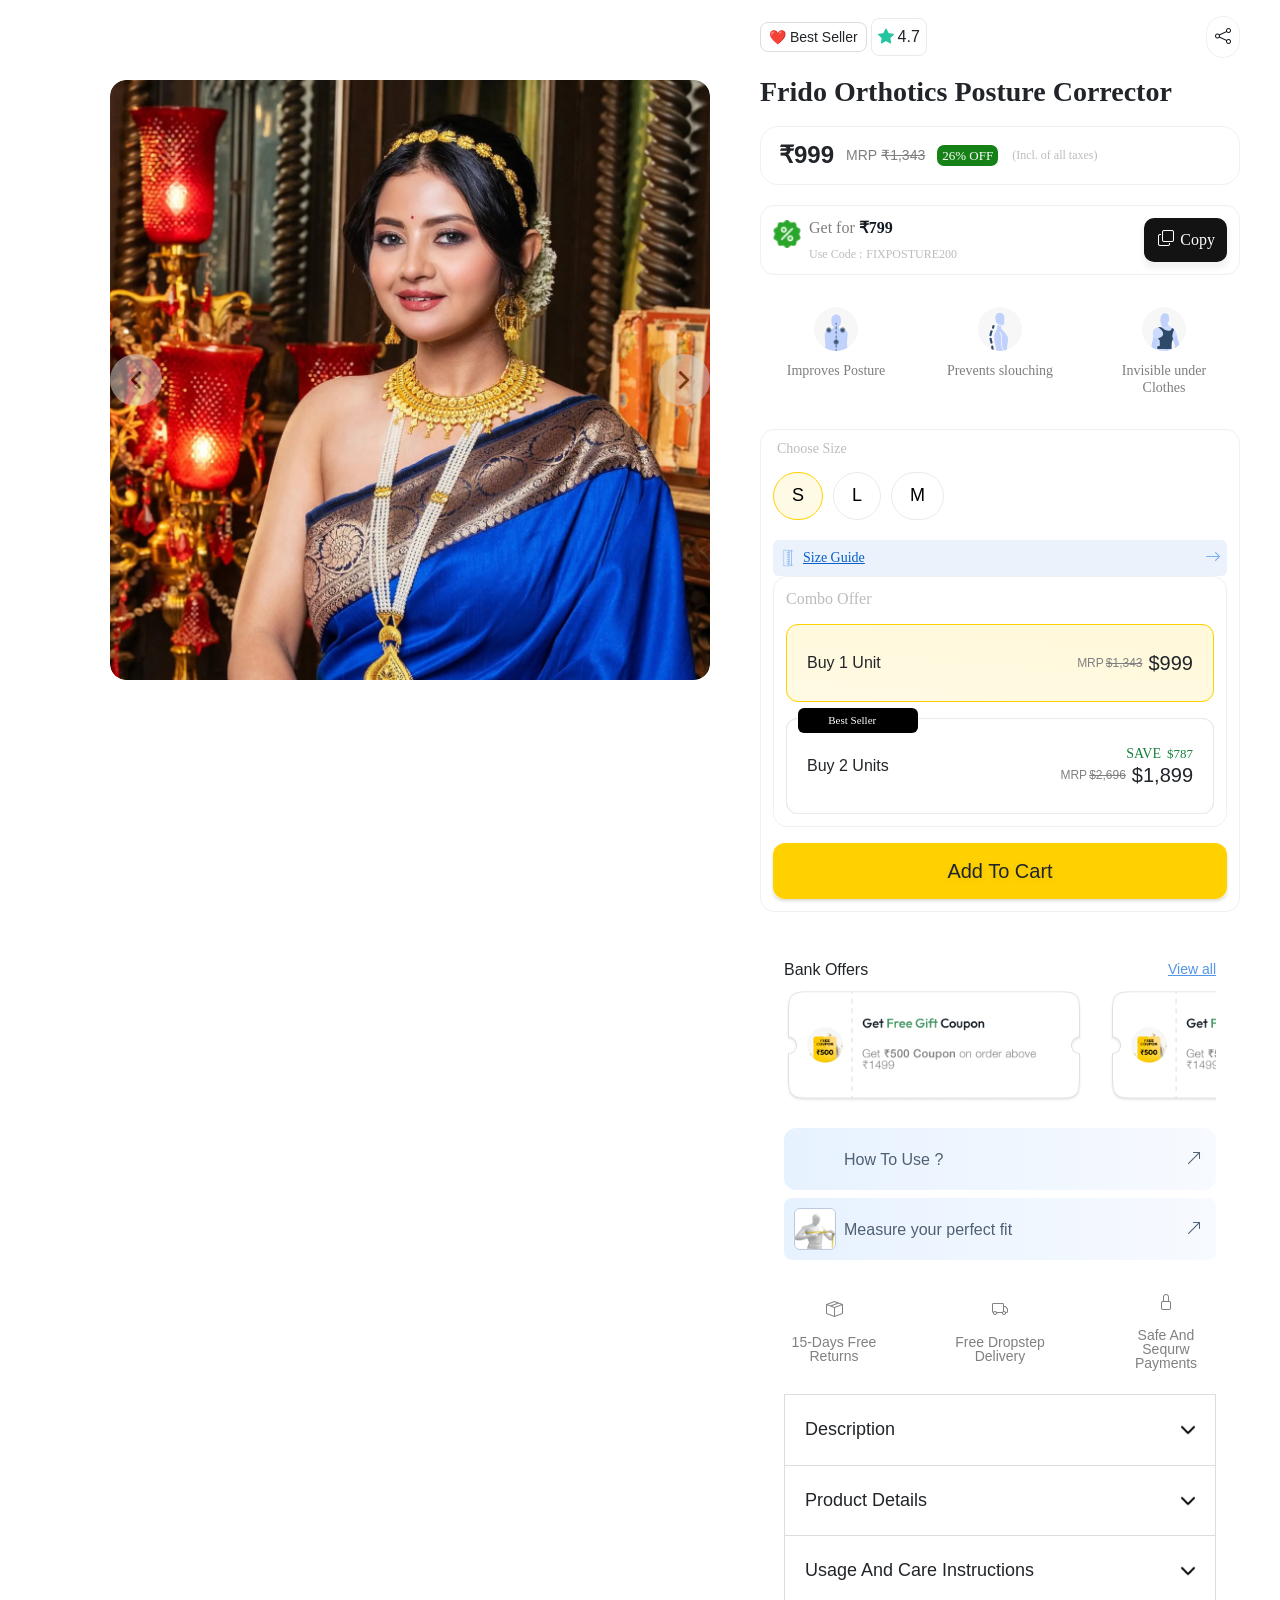
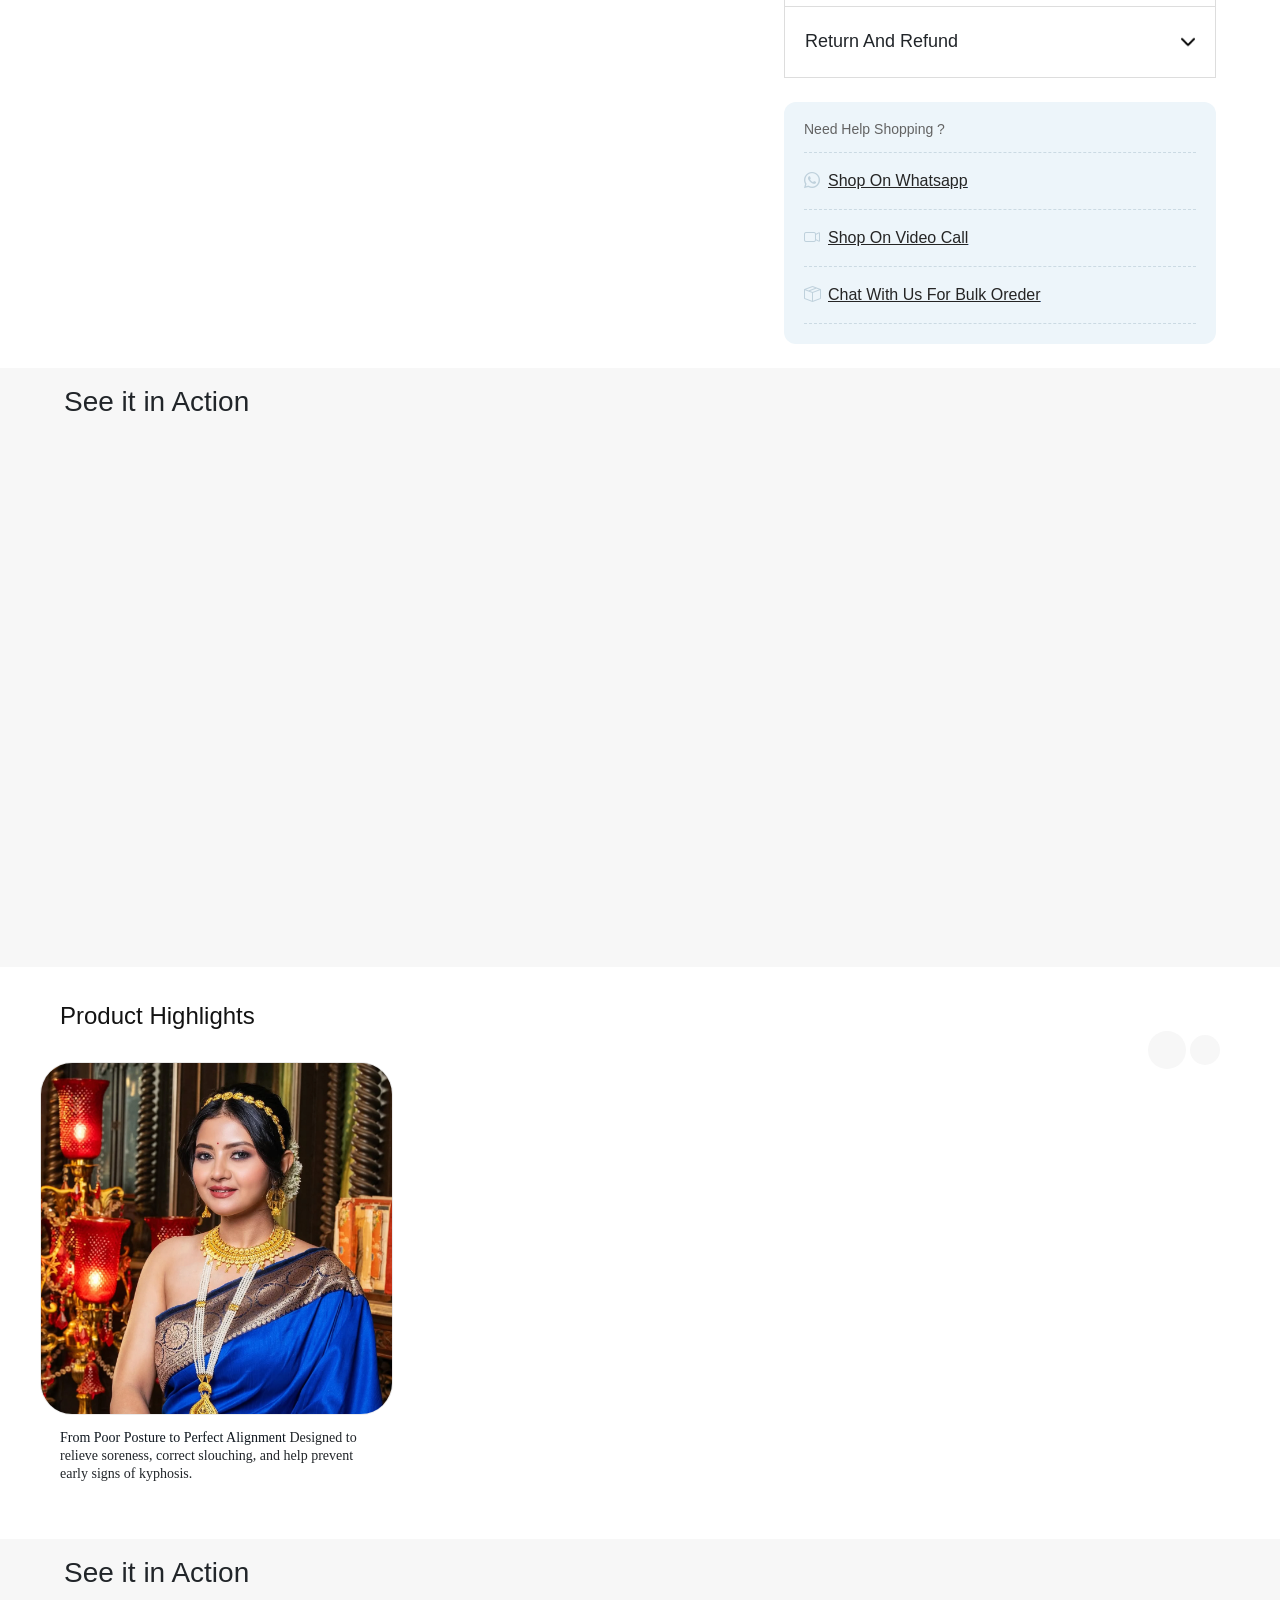
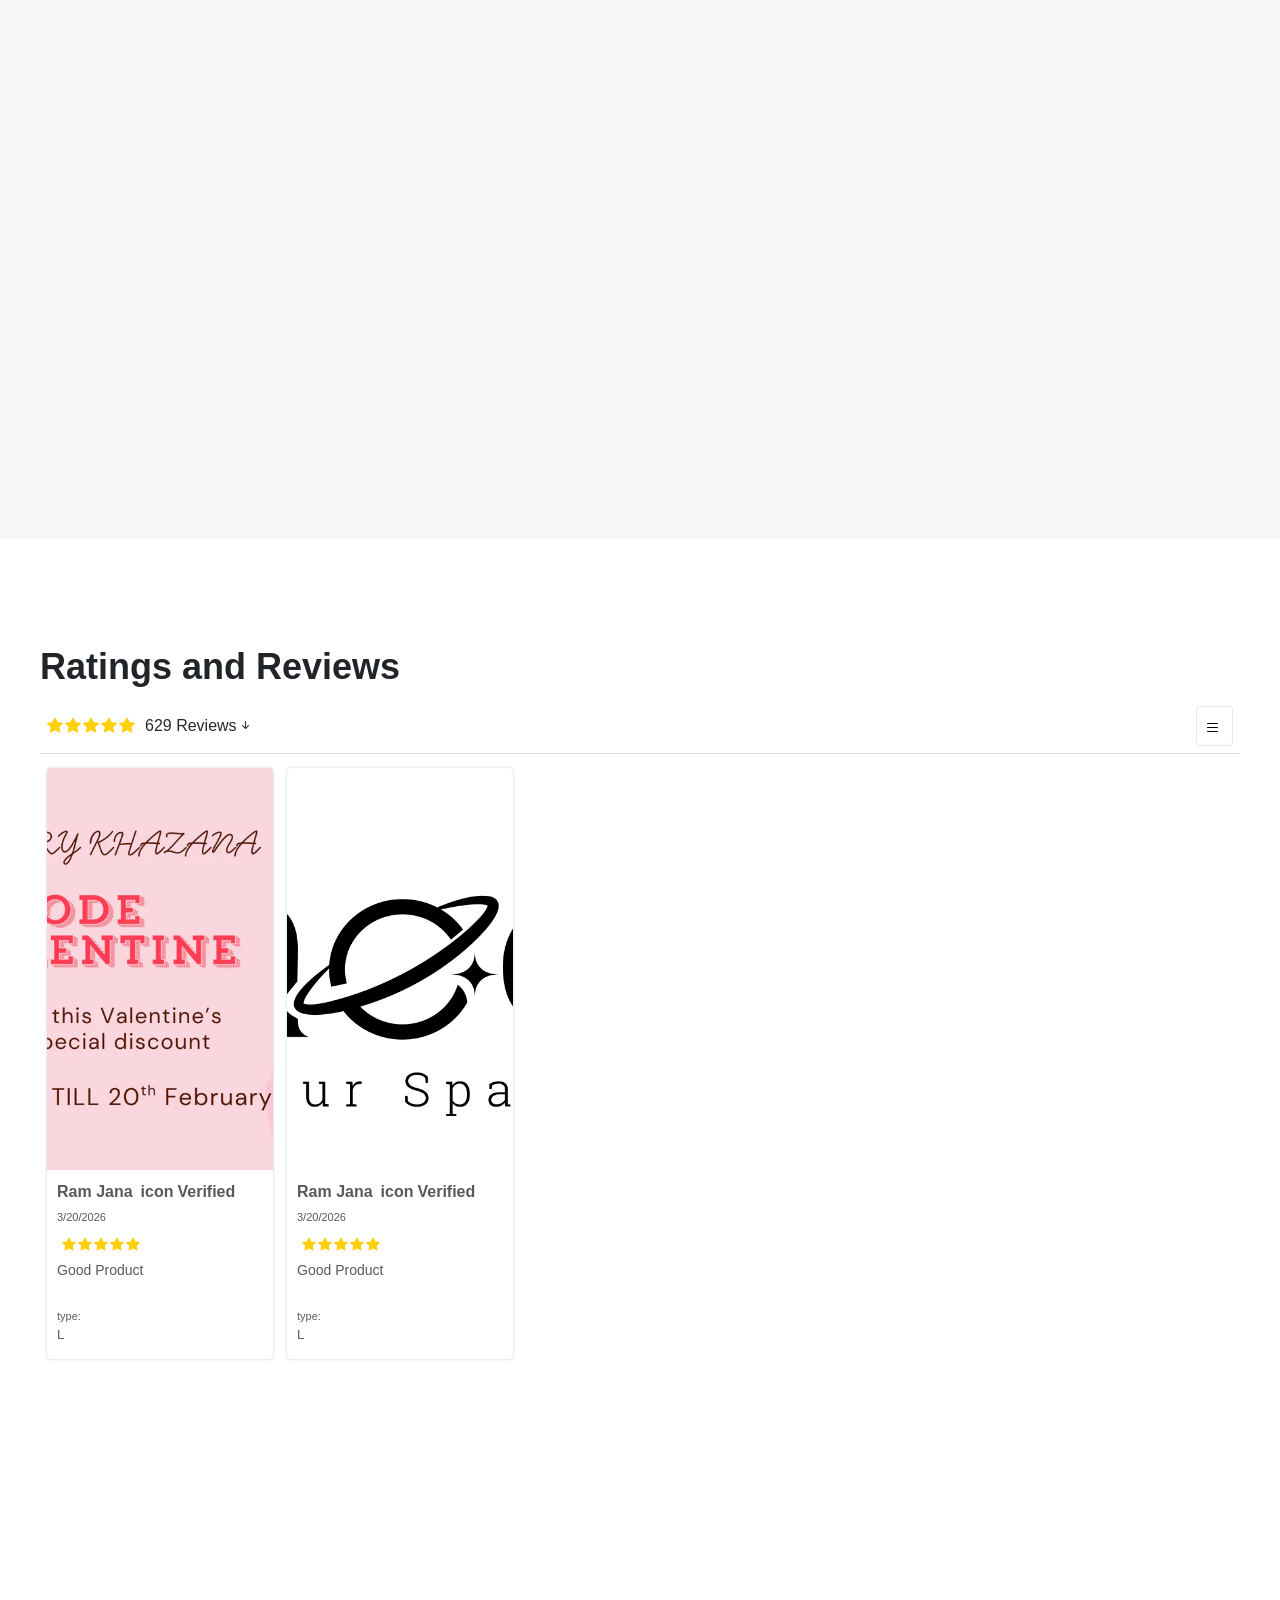
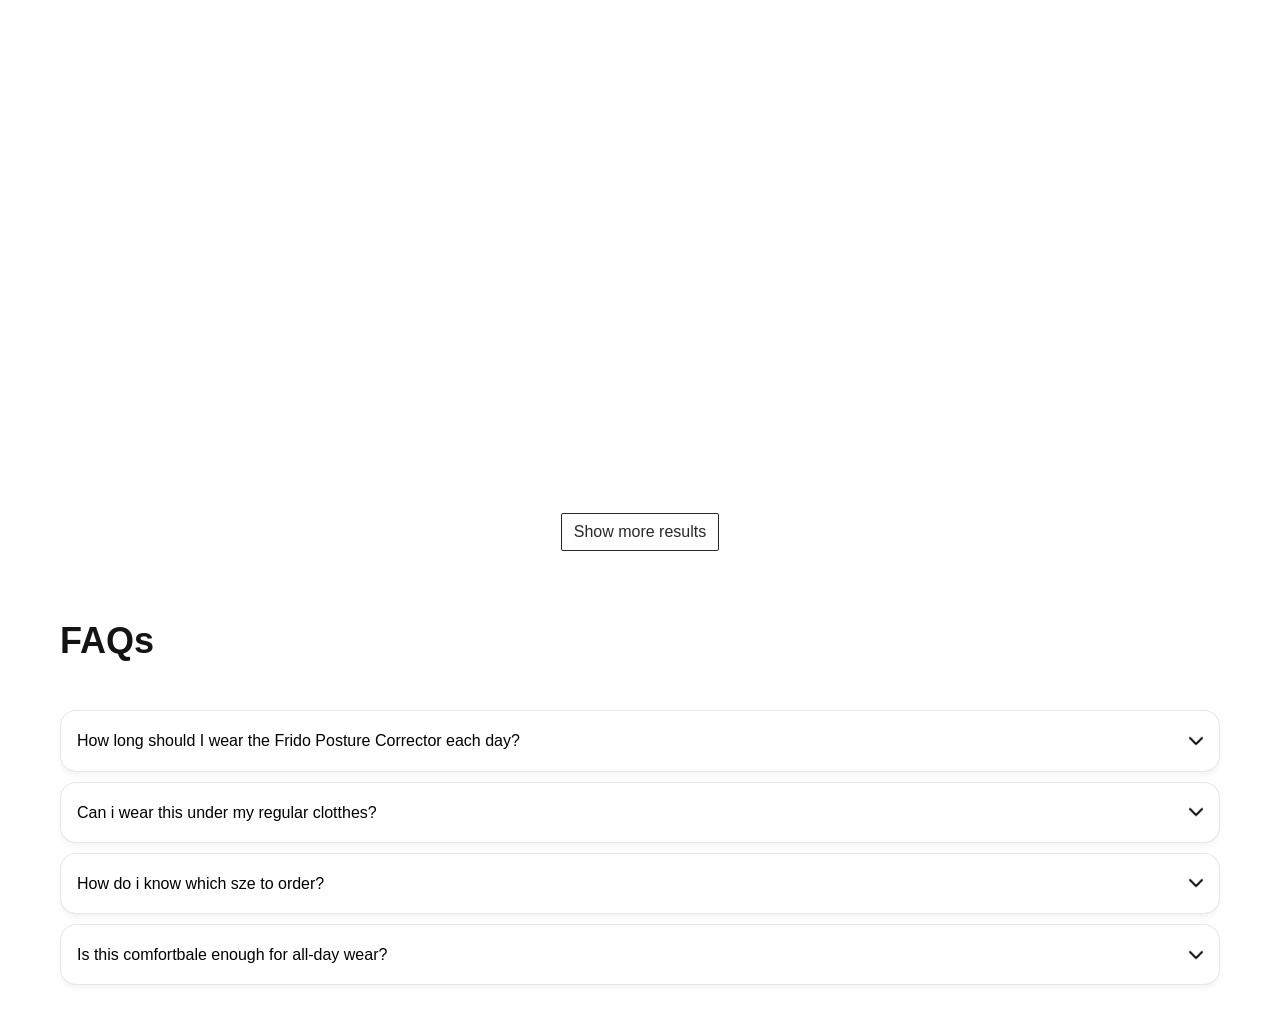
==== dynamicproduct.html @ c316cebf "add project files" ====
<!DOCTYPE html>
<html lang="en">

<head>
    <meta charset="UTF-8">
    <meta name="viewport" content="width=device-width, initial-scale=1.0">
    <link rel="stylesheet" href="https://cdnjs.cloudflare.com/ajax/libs/font-awesome/6.5.0/css/all.min.css">
    <!-- Bootstrap CSS -->
    <link href="https://cdn.jsdelivr.net/npm/bootstrap@5.3.2/dist/css/bootstrap.min.css" rel="stylesheet">
    <link href="https://cdn.jsdelivr.net/npm/bootstrap-icons@1.11.3/font/bootstrap-icons.css" rel="stylesheet">
    <title>Document</title>
    <link rel="stylesheet" href="style.css">
</head>

<body>
    <div class="dynamic-product-main-container">
        <div class="product-main-container">
            <div class="pdp-main-product-block-new-ui-8-with-popup__gallery te-f8jrfo6osm5hekrrkyj0e44r">
                <div class="te-uwbyuqatv0jugqw4daj7b4wr">
                    <div class="te-h9f8ikujef0hje6wuckg6wpu embla">
                        <div class="embla__viewport">
                            <div class="embla__container">
                                <div class="embla__slide">
                                    <div class="te-yhs1ol6xwya6o5dcxqiejfsl">
                                        <div class="te-imo853hisbppagnkl82onn81">
                                            <img class="te-imo853hisbppagnkl82onn81 pdp-gallery-carousel-fopc__media ts-muted"
                                                src="/image/insta2.webp" style="object-fit: cover; aspect-ratio: 1;"
                                                autoplay muted loop></img>
                                        </div>
                                    </div>
                                    <!-- <div class="pdp-gallery-carousel-fopc__media te-yhs1ol6xwya6o5dcxqiejfsl ts-muted">
                                        <div class="pdp-gallery-carousel-fopc__media te-imo853hisbppagnkl82onn81 ts-muted" style="aspect-ratio: 1/1;">
                                            <video src="/image/1.mp4" style="object-fit: cover; width: 100%;" autoplay muted loop></video>
                                        </div>
                                    </div> -->
                                </div>
                            </div>
                        </div>
                    </div>
                    <button class="pdp-gallery-carousel-fopc__prev te-zw5dba8phy1opxes9pst50y2 ts-muted" type="button">
                        <img src="/image/left-arrow.png" style="height: 18px; width: 18px;" alt="">
                    </button>
                    <button class="pdp-gallery-carousel-fopc__next te-kau29jotrhu34f2clp4bkg9s ts-muted" type="button">
                        <img src="/image/right-arrow.png" style="height: 18px; width: 18px;" alt="">
                    </button>
                    <div class="te-xtkb2112yq6h01wow3h6rppf ts-muted"></div>
                    <div class="te-oumrr1y5u5o7h6npk3psskau">
                        <div class="te-blits33kl8u30q1z82mdvoox">
                            <div class="embla pdp-carousel-slider-dt__carousel te-eahl1leod6dd7q9m8y4gcdbw ts-muted">
                                <div class="embla__viewport">
                                    <div class="embla__container">
                                        <div class="embla__slide">
                                            <div class="te-cqcg3dq9k89e3492y3rv70ce ts-muted">
                                                <button class="te-cqcg3dq9k89e3492y3rv70ce ts-muted" type="button">
                                                    <div class="pdp-carousel-slider-dt__thumb te-hekoc2sf9kld871zxxaaoj7v ts-muted"
                                                        style="width: 60px; height: 60px; border-color: black; aspect-ratio: 1;">
                                                        <video
                                                            style="border-radius: 8px; object-fit: cover; width: 100%; height: 100%;"
                                                            src="/image/1.mp4" muted></video>
                                                    </div>
                                                </button>
                                            </div>
                                        </div>

                                        <div class="embla__slide">
                                            <div class="te-cqcg3dq9k89e3492y3rv70ce ts-muted">
                                                <button class="te-cqcg3dq9k89e3492y3rv70ce ts-muted" type="button">
                                                    <div class="pdp-carousel-slider-dt__thumb te-hekoc2sf9kld871zxxaaoj7v ts-muted"
                                                        style="width: 60px; height: 60px; border-color: black; aspect-ratio: 1;">
                                                        <video
                                                            style="border-radius: 8px; object-fit: cover; width: 100%; height: 100%;"
                                                            src="/image/1.mp4" muted></video>
                                                    </div>
                                                </button>
                                            </div>
                                        </div>

                                    </div>
                                </div>
                            </div>
                        </div>
                    </div>
                </div>
            </div>
            <div class="te-vqrvcqah64i901d0e2tr9y1x ts-floating-atc-hide">
                <div class="te-wvamdcqsjuhgs7975b7j0mau ts-floating-atc-hide">
                    <div class="te-gxzb65oqfcc6cqlno790205g ts-floating-atc-hide">
                        <div class="te-fwpmrupoyizjwo1090rsdk7u">
                            <div class="te-ph20qc8hk5q9b4au54hxzwzu">
                                <div class="frido-orthotics-posture-corrector te-w16irxtat4yh553tnq3edgi0">
                                    <p class="te-gzrwky16qmcvnu2vdnwxtmia">
                                        ❤️ Best Seller
                                    </p>
                                </div>
                                <div class="te-qpl5rv5i5ymehd830m845b5r">
                                    <i class="bi bi-star-fill" style="color: #22c5a0; width: 16px;"></i>
                                    <div class="rating-stats te-y8njynw48g2fiso4ejeu1by3">
                                        <div class="loox-rating">
                                            <div class="loox-rating-content">
                                            </div>
                                        </div>
                                    </div>
                                </div>
                            </div>
                            <a data-discover="true" aria-current="page"
                                class="te-krs7cds3oasrfqhwl7vs3qko is-nav-link-active"
                                href="/products/frido-orthotics-posture-corrector?utm_source=web_share_btn&amp;utm_medium=frido-orthotics-posture-corrector">
                                <i class="bi bi-share" style="color: #101820; height: 18px; width: 18px;"></i>
                            </a>
                        </div>
                        <div class="te-vteqbbm5aeii9pcu38uked8t">
                            <h1 class="te-o4uxp7hzj82izcc0e2cxo6d5">
                                Frido Orthotics Posture Corrector
                            </h1>
                        </div>
                        <div class="te-pyvkct6kwvgb6o70nurr4ejw">
                            <div class="te-lj82km4twdur4q7u664ahon7">
                                <div class="te-fkd823be9yhqzt4dk2yuc9na">
                                    <div class="te-yyu2uut89jxzoqb1k6p8xfxq">
                                        <p class="te-xgt41rqr9wbg1bd83mi3tjau">₹999</p>
                                        <p class="te-uth0ilzxnosjds028ocpkkrd">MRP</p>
                                        <p class="te-etgbm7v94mqsfxxkhal1ij7u">₹1,343</p>
                                        <div class="te-dcmjfu7kq83afof2frzdnfh8">
                                            <p class="te-uu2iteaufqm8lpv3vw3v4qkf">26% OFF</p>
                                        </div>
                                    </div>
                                    <p class="te-yhc795aqtl8vradge6wzxw7b">
                                        (Incl. of all taxes)
                                    </p>
                                </div>
                            </div>
                        </div>
                        <div class="te-vppjawbl2351heqw8oga6lg0 ts-floating-atc-hide" style="width: 100%;">
                            <div class="te-rtrv6fwqko8ql4xs24v7iczs">
                                <div class="te-tp6qxchhhauddxttcjch0zso ts-floating-atc-hide">
                                    <div class="te-c2qvifgo4axwr3a7j1dbr0xz ts-floating-atc-hide">
                                        <div class="te-s6jqixo5zgh3vjrtlp08l8ny ts-floating-atc-hide">
                                            <img src="/image/discount.png" style="height: 28px; width: 28px;" alt="">
                                            <div class="te-dqygvzmwc5t9wixiw9j0kwqf ts-floating-atc-hide">
                                                <div class="te-a9zubg5irrgrzzo2rrvhch7g ts-floating-atc-hide">
                                                    <p class="te-ihcfse0kbf2xkdfyjg0lgobx ts-floating-atc-hide">
                                                        Get for
                                                    </p>
                                                    <p class="te-m6mu3bc8kc1c1kgz9unj3abk">
                                                        ₹799
                                                    </p>
                                                </div>
                                                <div class="te-cm4bighnkdd0cdperz6wxnst">
                                                    <p class="te-zsa0o43a0iqtqmbefl892gtj">Use Code :</p>
                                                    <p class="te-f4ruzd0j29hqw14lbdnlw1pf ts-floating-atc-hide">
                                                        FIXPOSTURE200</p>
                                                </div>
                                            </div>
                                        </div>
                                        <div class="te-nkw1eru1efcmbtd2lsu0dvch ts-floating-atc-hide">
                                            <button class="te-z6g9kartl5a83coh1zsxek05 ts-floating-atc-hide">
                                                <div class="te-pckjjnphrcvdb060y3j5qzjw ts-floating-atc-hide">
                                                    <i class="bi bi-copy"
                                                        style="color: white; height: 20px; width: 20px;"></i>
                                                    <p class="te-t3wej5xa7lrgculd23ya87ja ts-floating-atc-hide">Copy</p>
                                                </div>
                                            </button>
                                        </div>

                                    </div>
                                </div>
                            </div>
                        </div>
                        <ul class="te-cpidqvk1o3erm59s0hxo6xmi">
                            <li class="te-bj37uc3yhzfdsdnopfqz3blz">
                                <img class="te-q4cq1p720d4dgwi0ix78l0ya" src="/image/des-person.svg" alt="">
                                <div class="te-v9vgvq7c6v2wpx93xw6ascwd">Improves Posture</div>
                            </li>
                            <li class="te-bj37uc3yhzfdsdnopfqz3blz">
                                <img class="te-q4cq1p720d4dgwi0ix78l0ya" src="/image/prevent.svg" alt="">
                                <div class="te-v9vgvq7c6v2wpx93xw6ascwd">Prevents slouching</div>
                            </li>
                            <li class="te-bj37uc3yhzfdsdnopfqz3blz">
                                <img class="te-q4cq1p720d4dgwi0ix78l0ya" src="/image/invisible.svg" alt="">
                                <div class="te-v9vgvq7c6v2wpx93xw6ascwd">Invisible under Clothes</div>
                            </li>
                        </ul>
                        <div class="te-w4nua2st6oorgack6v4knagl ts-floating-atc-hide">
                            <div class="kandid-ask-ai-reference-div te-oq3i305a7gi7tx9ucnukqm89"></div>
                        </div>
                    </div>
                    <div class="te-ccj8okuazs6mv9j842s8vp4x ts-floating-atc-hide">
                        <div class="te-nu0cbq3bungy53jefrke3ex7 ts-floating-atc-hide">
                            <div class="te-cgjyo0iw0pfp7z280o67n11s ts-floating-atc-hide">
                                <div class="te-gl0weyef8vuynmgnkfum33uz ts-floating-atc-hide">
                                    <div class="te-aubmdfjgklbc1owa0j8kqpin ts-floating-atc-hide">
                                        <p class="te-kikqn2i3jy5inznef6b6xdye ts-floating-atc-hide">Choose Size</p>
                                    </div>
                                </div>
                                <div
                                    class="pdp-main-product-block-new-ui-8-with-popup__options te-sjb2lqnchvjnswnz3byvc5x9 ts-floating-atc-hide">
                                    <div class="te-sjtbytkix9x1tf2u66d4kfh0 ts-floating-atc-hide">
                                        <div class="te-pvbb74aiz3wyxf1effjv5hmd ts-floating-atc-hide">
                                            <div class="te-or0wn6cfni01pbl3rwqrhvpf ts-floating-atc-hide"
                                                style="background: rgba(255, 250, 230, 1); border: 1.5px solid rgba(255, 209, 0, 1); height: 48px; justify-content: center;">
                                                <p class="te-vj57pkcqwjub10gz73h92buj ts-floating-atc-hide">
                                                    S
                                                </p>
                                            </div>
                                        </div>
                                    </div>
                                    <div class="te-sjtbytkix9x1tf2u66d4kfh0 ts-floating-atc-hide">
                                        <div class="te-pvbb74aiz3wyxf1effjv5hmd ts-floating-atc-hide">
                                            <div class="te-or0wn6cfni01pbl3rwqrhvpf ts-floating-atc-hide"
                                                style="background: white; border: 1.5px solid rgba(234, 234, 234, 1); height: 48px; justify-content: center;">
                                                <p class="te-vj57pkcqwjub10gz73h92buj ts-floating-atc-hide">
                                                    L
                                                </p>
                                            </div>
                                        </div>
                                    </div>
                                    <div class="te-sjtbytkix9x1tf2u66d4kfh0 ts-floating-atc-hide">
                                        <div class="te-pvbb74aiz3wyxf1effjv5hmd ts-floating-atc-hide">
                                            <div class="te-or0wn6cfni01pbl3rwqrhvpf ts-floating-atc-hide"
                                                style="background: white; border: 1.5px solid rgba(234, 234, 234, 1); height: 48px; justify-content: center;">
                                                <p class="te-vj57pkcqwjub10gz73h92buj ts-floating-atc-hide">
                                                    M
                                                </p>
                                            </div>
                                        </div>
                                    </div>
                                </div>
                                <div class="1 te-zjvmfw1fqzvuc6hjx3x1ncs4 ts-floating-atc-hide">
                                    <div class="te-brrxwlzkcgli375znjssqfp1">
                                        <button class="te-c4nt9e2rnjnuhoose56j5c86" type="button">
                                            <div class="te-jwy1x0ntg8v6x4atpj0at6tr">
                                                <img src="/image/length.png"
                                                    style="color: #7aadec; height: 18px; width: 18px;" alt="">
                                                <p class="te-c92ad81v38h1125apgpizvzz">Size Guide</p>
                                            </div>
                                            <i class="bi bi-arrow-right" style="color: #7aadec;"></i>
                                        </button>
                                        <dialog style="background:none" class="te-uqjsiju608ckestpk37levyp"></dialog>
                                    </div>
                                </div>
                                <div class="te-bg3gsrc48md3gvpy9oumn17k ts-floating-atc-hide">
                                    <div class="te-lved23342ibg1h73ygtkmh2q ts-floating-atc-hide">
                                        <p class="te-fo17h0rtfp3zj0z54919cg4a ts-floating-atc-hide">
                                            Combo Offer
                                        </p>
                                    </div>
                                    <div class="te-u2at94k83d6hvpjvp41cozm9 ts-floating-atc-hide">
                                        <div class="te-egh0i95waweerybh0h85so8j ts-floating-atc-hide"
                                            style="background:#fff1b2">
                                            <button
                                                style="border:1.5px solid #ffd100;background:linear-gradient(185.23deg, #FFF5C9 -153.37%, #FFF9DF 52.38%, #FFFBEB 165.83%)"
                                                class="te-pvzb1623v3cmzu5vp8hfkc0f ts-floating-atc-hide" type="button">
                                                <div class="te-srtycway5wpkvzyii1c9p4lk ts-floating-atc-hide">
                                                    <div class="te-ywqwt0tfsjpgwvqjswbshs5u ts-floating-atc-hide">
                                                        <p class="te-v63whngjv2mmi3f6jubqul2n ts-floating-atc-hide">Buy
                                                            1 Unit</p>
                                                    </div>
                                                    <div class="te-p4vxk5xeredbd2mrb3iwtmmn ts-floating-atc-hide">
                                                        <div class="te-bt81m77vl3chbqxdbgxkyeg1 ts-floating-atc-hide">
                                                            <div
                                                                class="te-ixpzaxda9at8hgern1twi2fw ts-floating-atc-hide">
                                                                <p
                                                                    class="te-y4wnj3q5eo42jsp4fpqn28o3 ts-floating-atc-hide">
                                                                    MRP</p>
                                                                <p
                                                                    class="te-df6uori51umpkieysk4dl6a7 ts-floating-atc-hide">
                                                                    $1,343</p>
                                                            </div>
                                                            <p class="te-bw26xini9xbvty51d4fb7f7f ts-floating-atc-hide">
                                                                $999</p>
                                                        </div>
                                                    </div>
                                                </div>
                                            </button>
                                        </div>
                                        <div style="background:#dddddd"
                                            class="te-egh0i95waweerybh0h85so8j ts-floating-atc-hide">
                                            <div class="te-t548wprh5m07lob9cbz7ym6w ts-floating-atc-hide">
                                                <p class="te-jp54bik59ulab9wneq51zuox ts-floating-atc-hide">
                                                    Best Seller
                                                </p>
                                            </div>
                                            <button style="border: 1.5px solid #EAEAEA;"
                                                class="te-pvzb1623v3cmzu5vp8hfkc0f ts-floating-atc-hide">
                                                <div class="te-srtycway5wpkvzyii1c9p4lk ts-floating-atc-hide">
                                                    <div class="te-ywqwt0tfsjpgwvqjswbshs5u ts-floating-atc-hide">
                                                        <p class="te-v63whngjv2mmi3f6jubqul2n ts-floating-atc-hide">Buy
                                                            2 Units</p>
                                                    </div>
                                                    <div class="te-p4vxk5xeredbd2mrb3iwtmmn ts-floating-atc-hide">
                                                        <div class="te-jj6l895aeq2fm68ttzxtq126 ts-floating-atc-hide">
                                                            <p class="te-o0fw3exqjbfsx39u9wlromxz ts-floating-atc-hide">
                                                                SAVE</p>
                                                            <p class="te-ya62klgzq9jnihscfsioes9m ts-floating-atc-hide">
                                                                $787</p>
                                                        </div>
                                                        <div class="te-bt81m77vl3chbqxdbgxkyeg1 ts-floating-atc-hide">
                                                            <div
                                                                class="te-ixpzaxda9at8hgern1twi2fw ts-floating-atc-hide">
                                                                <p
                                                                    class="te-y4wnj3q5eo42jsp4fpqn28o3 ts-floating-atc-hide">
                                                                    MRP</p>
                                                                <p
                                                                    class="te-df6uori51umpkieysk4dl6a7 ts-floating-atc-hide">
                                                                    $2,696</p>
                                                            </div>
                                                            <p class="te-bw26xini9xbvty51d4fb7f7f ts-floating-atc-hide">
                                                                $1,899</p>
                                                        </div>
                                                    </div>
                                                </div>
                                            </button>
                                        </div>
                                    </div>
                                </div>
                                <div class="te-l7y9e66clj6f4su81qfw9mtm ts-floating-atc-hide"></div>
                                <div class="te-lymmm7o8jtoyks04jl0fnynp ts-floating-atc-hide">
                                    <div class="te-ofmk3bc6q363ao3le7edxjqv">
                                        <button type="button"
                                            class="button__button-wrapper btn-ml btn-primary  te-i79cw6pb1bdmjcnfz8d9vxa8">
                                            <span class="button__button-border te-zzi0jxttk6y2ae9jpph4hit2">
                                                <span class="button__button te-axdh9f4gec09mk7lb1yuqsz9">
                                                    <span class="button__content-wrapper te-v0g6ad2bcl3ri131fppk9183">
                                                        <p class="button__text te-oze822zlmy4a0rh4hh93squw" style="font-size:undefinedpx; font-weight: 500;">Add To Cart
                                                        </p>
                                                    </span>
                                                </span>
                                            </span>
                                        </button>
                                        <dialog class="sample-dialog te-qhebfcsmhumcsa1nur4ohd3q"></dialog>
                                    </div>
                                </div>
                            </div>
                        </div>
                    </div>
                    <div class="te-h40zrnvm92d2ynwykqrh9omy ts-floating-atc-hide" style="overflow: hidden;">
                        <div class="te-gjp4e4w98fdf84faokj3wkgg ts-floating-atc-hide">
                            <div class="te-x5fdo5473b9rp4b0ucz64mc0 ts-floating-atc-hide"></div>
                            <div class="te-n3zxsb15xgafkpr44hczpen5 ts-viewallclose">
                                <div class="te-xrcgakf9g7i8i9exrbc5hy41 ts-viewallclose">
                                    <div class="te-dif33etv8m8uydcx4is7jg2b ts-viewallclose">
                                        <p class="te-ttg2ohfdz3bng98aozpg21jv ts-viewallclose">Bank Offers</p>
                                        <button class="te-xyaoq1576vbse0tkxysv16wd ts-viewallclose">
                                            <p class="te-jtxglkyoy7tlzt4b5q920g0f ts-viewallclose">View all</p>
                                        </button>
                                    </div>
                                    <div
                                        class="frido-orthotics-posture-corrector te-kdjb9zzkgyxo9ypubq6qecop ts-viewallclose">
                                        <div class="te-mcxyb3ka3skpnfz4tulsfd7c ts-viewallclose">
                                            <button class="te-t994a3fhzzm6ls44hcegaj8s ts-viewallclose">
                                                <img src="/image/cuppon.png"
                                                    style="aspect-ratio: 2.6013986013986012; max-width: 300px;"
                                                    class="te-k7c6ei2u7wusqjugwbvkz7kv ts-viewallclose" alt="">
                                            </button>
                                            <dialog class="te-c12kx3ppckny70c2v0y1yh9y ts-viewallclose"></dialog>
                                        </div>
                                        <div class="te-mcxyb3ka3skpnfz4tulsfd7c ts-viewallclose">
                                            <button class="te-t994a3fhzzm6ls44hcegaj8s ts-viewallclose">
                                                <img src="/image/cuppon.png"
                                                    style="aspect-ratio: 2.6013986013986012; max-width: 300px;"
                                                    class="te-k7c6ei2u7wusqjugwbvkz7kv ts-viewallclose" alt="">
                                            </button>
                                            <dialog class="te-c12kx3ppckny70c2v0y1yh9y ts-viewallclose"></dialog>
                                        </div>
                                        <div class="te-mcxyb3ka3skpnfz4tulsfd7c ts-viewallclose">
                                            <button class="te-t994a3fhzzm6ls44hcegaj8s ts-viewallclose">
                                                <img src="/image/cuppon.png"
                                                    style="aspect-ratio: 2.6013986013986012; max-width: 300px;"
                                                    class="te-k7c6ei2u7wusqjugwbvkz7kv ts-viewallclose" alt="">
                                            </button>
                                            <dialog class="te-c12kx3ppckny70c2v0y1yh9y ts-viewallclose"></dialog>
                                        </div>
                                    </div>
                                </div>
                            </div>
                            <div class="te-z9jm4kyzgzvcic5d75yed5rs ts-floating-atc-hide">
                                <div class="te-mfeom2nkqhkpu1si998ztbwz">
                                    <button style="background: linear-gradient(90deg, #E7F2FF 0%, #F7FAFF 99.54%);"
                                        class="product-installation-guide-variant-1-fopc te-dgjspb5rq5n4kutu160fpqjm">
                                        <div class="te-emyadu4cw0h1sb50b6tni2dj">
                                            <div style="width: 42px; height: 42px; aspect-ratio: 1;"
                                                class="te-ywq3rhzqsgqwzkhmmmz9u9fu">
                                                <video src="/image/1.mp4" autoplay muted loop
                                                    style="object-fit: cover; height: 100%; width: 100%; border-radius: 8px;"></video>
                                            </div>
                                            <p class="te-ru87ry2wxxtikoiuqjq4yd82">How To Use ?</p>
                                        </div>
                                        <i class="bi bi-arrow-up-right"
                                            style="color: #506073; width: 24px; height: 24px; font-weight: 600;"></i>
                                    </button>
                                    <div class="te-o5xxh2fedyw181snw4vedlea">
                                        <!-- <dialog style="linear-gradient(180deg, #FFFFFF 0%, rgba(237, 237, 237, 0.98) 100%)" class="te-k1bsrtkg74hafx1jhmsg3mt2"></dialog> -->
                                    </div>
                                </div>
                                <div class="te-brrxwlzkcgli375znjssqfp1">
                                    <button style="background: linear-gradient(90deg, #E7F2FF 0%, #F7FAFF 99.54%)"
                                        class="te-cem7ki9nfklj8l9xyglv73qx">
                                        <div class="te-fax0pjbvo6xidqbb8xn0kbop">
                                            <img src="/image/mez.webp"
                                                style="width: 42px; height: 42px; aspect-ratio: 0.9095477386934674;"
                                                class="te-a36a6w9umhobbykvgw0ca9bl" alt="">
                                            <p class="te-zvs6pz4zmqsthmmf6yanb01d">Measure your perfect fit</p>
                                        </div>
                                        <i class="bi bi-arrow-up-right"
                                            style="color: #506073; width: 24px; height: 24px; font-weight: 600;"></i>
                                    </button>
                                    <dialog class="te-uqjsiju608ckestpk37levyp" style="background: none;"></dialog>
                                </div>
                            </div>
                            <div class="te-ew4qfydawos1421i6m7or7qw">
                                <div class="te-i9g0ovn12wocg2yxdvb2qp5t">
                                    <i class="bi bi-box-seam"
                                        style="color: grey; width: 36px; height: 36px; opacity: 1; display: flex; justify-content: center; align-items: center;"></i>
                                    <p class="te-hag8rqlp9dnkahp37prtoitt">15-Days Free Returns</p>
                                </div>
                                <div class="te-byr2dypes64cunk86cvt3nhw">
                                    <i class="bi bi-truck"
                                        style="color: grey; width: 36px; height: 36px; opacity: 1; display: flex; justify-content: center; align-items: center;"></i>
                                    <p class="te-hag8rqlp9dnkahp37prtoitt">Free Dropstep Delivery</p>
                                </div>
                                <div class="te-ctkxo144wn1fpvy1s8febxw4">
                                    <i class="bi bi-lock"
                                        style="color: grey; width: 36px; height: 36px; opacity: 1; display: flex; justify-content: center; align-items: center;"></i>
                                    <p class="te-hag8rqlp9dnkahp37prtoitt">Safe And Sequrw Payments</p>
                                </div>
                            </div>
                            <div class="te-uxidyykjjlav4vom3t9muztk">
                                <div class="te-qykm1xc1rdhkx8lqmp0tc5ve" style="width: 100%;">
                                    <div class="te-mybd35y3rxry79rif2ez55dk">
                                        <div class="te-w9qz4yxel4vpzoiyb29hu1ds">
                                            <div style="border-color:#DDDDDD;border-bottom-width:1px;border-style:solid"
                                                class="simple-accordion te-m1goh0dgq0wjz5g8z9n1f9r9 ts-close">
                                                <button type="button" class="te-vfy66a31tnb97vz6evudtevc">
                                                    <div class="te-cj3ynbxe8mkdddl7dfjn8fdn ts-open">
                                                        <h2 class="te-mww45v4mfgguzu8pqqp24jow">Description</h2>
                                                    </div>
                                                    <div
                                                        class="simple-accordion__marker te-s9xn84jxetmnufvosuuscylf ts-close">
                                                        <img src="/image/arrow-down-sign-to-navigate.png"
                                                            style="width: 14px; height: 14px;" alt="">
                                                    </div>
                                                </button>
                                                <!-- <div
                                                    class="simple-accordion__content simple-accordion__content--open te-qy2a8z1iof7vpkdbni1gviyv ts-open mb-4">
                                                    <div class="te-k8womht2sc98ooo6as5oitg0 ts-open">
                                                        <div
                                                            class="product-info-accordion__richtext te-aeimtxnbrzuujnz4rbdvldq1">
                                                            <p>
                                                                <strong>Invisible Support for Natural Alignment
                                                                    :</strong>
                                                                <span>
                                                                    Slim, lightweight design (just 115g) remains
                                                                    completely
                                                                    undetectable under regular clothing. Strategically
                                                                    engineered to gently pull shoulders back into proper
                                                                    alignment. Helps train your muscles to maintain
                                                                    correct
                                                                    posture even when not wearing the corrector. Perfect
                                                                    for
                                                                    office settings, meetings, and public environments
                                                                    where
                                                                    discretion matters. </span>
                                                            </p>
                                                        </div>
                                                    </div>
                                                </div> -->
                                            </div>

                                            <div style="border-color:#DDDDDD;border-bottom-width:1px;border-style:solid"
                                                class="simple-accordion te-m1goh0dgq0wjz5g8z9n1f9r9 ts-close">
                                                <button type="button" class="te-vfy66a31tnb97vz6evudtevc">
                                                    <div class="te-cj3ynbxe8mkdddl7dfjn8fdn ts-open">
                                                        <h2 class="te-mww45v4mfgguzu8pqqp24jow">Product Details</h2>
                                                    </div>
                                                    <div
                                                        class="simple-accordion__marker te-s9xn84jxetmnufvosuuscylf ts-close">
                                                        <img src="/image/arrow-down-sign-to-navigate.png"
                                                            style="width: 14px; height: 14px;" alt="">
                                                    </div>
                                                </button>
                                                <!-- <div
                                                    class="simple-accordion__content simple-accordion__content--open te-qy2a8z1iof7vpkdbni1gviyv ts-open">
                                                    <div class="te-k8womht2sc98ooo6as5oitg0 ts-open">
                                                        <div class="te-w0nkn9o33edfulqf5le632v2">
                                                            <p class="te-sjp9x3918m7khj22527urog2">MRP(Inclusive of all
                                                                taxes)</p>
                                                            <p class="INR te-hk1u0lo2j2s7dw8t6m5idmqh">$ 1343</p>
                                                        </div>
                                                    </div>
                                                </div> -->
                                            </div>

                                            <div style="border-color:#DDDDDD;border-bottom-width:1px;border-style:solid"
                                                class="simple-accordion te-m1goh0dgq0wjz5g8z9n1f9r9 ts-close">
                                                <button type="button" class="te-vfy66a31tnb97vz6evudtevc">
                                                    <div class="te-cj3ynbxe8mkdddl7dfjn8fdn ts-open">
                                                        <h2 class="te-mww45v4mfgguzu8pqqp24jow">Usage And Care
                                                            Instructions</h2>
                                                    </div>
                                                    <div
                                                        class="simple-accordion__marker te-s9xn84jxetmnufvosuuscylf ts-close">
                                                        <img src="/image/arrow-down-sign-to-navigate.png"
                                                            style="width: 14px; height: 14px;" alt="">
                                                    </div>
                                                </button>
                                                <!-- <div
                                                    class="simple-accordion__content simple-accordion__content--open te-qy2a8z1iof7vpkdbni1gviyv ts-open mb-4">
                                                    <div class="te-k8womht2sc98ooo6as5oitg0 ts-open">
                                                        <div
                                                            class="product-info-accordion__richtext te-aeimtxnbrzuujnz4rbdvldq1">
                                                            <p>Usage</p>
                                                            <p>
                                                                1. For best results, Wear it for 15–20 minutes/day, then
                                                                gradually increase it to 1-2 hours/days as tolerated.
                                                            </p>
                                                        </div>
                                                    </div>
                                                </div> -->
                                            </div>

                                            <div style="border-color:#DDDDDD;border-bottom-width:1px;border-style:solid"
                                                class="simple-accordion te-m1goh0dgq0wjz5g8z9n1f9r9 ts-close">
                                                <button type="button" class="te-vfy66a31tnb97vz6evudtevc">
                                                    <div class="te-cj3ynbxe8mkdddl7dfjn8fdn ts-open">
                                                        <h2 class="te-mww45v4mfgguzu8pqqp24jow">Return And Refund</h2>
                                                    </div>
                                                    <div
                                                        class="simple-accordion__marker te-s9xn84jxetmnufvosuuscylf ts-close">
                                                        <img src="/image/arrow-down-sign-to-navigate.png"
                                                            style="width: 14px; height: 14px;" alt="">
                                                    </div>
                                                </button>
                                                <!-- <div
                                                    class="simple-accordion__content simple-accordion__content--open te-qy2a8z1iof7vpkdbni1gviyv ts-open mb-4">
                                                    <div class="te-k8womht2sc98ooo6as5oitg0 ts-open">
                                                        <div
                                                            class="product-info-accordion__richtext te-aeimtxnbrzuujnz4rbdvldq1">
                                                            <p>The Frido Posture Corrector is backed by a hassle-free
                                                                15-days return policy. If you're unsatisfied, you can
                                                                return it within 15 days of purchase for a full refund
                                                                or exchange.
                                                            </p>
                                                        </div>
                                                    </div>
                                                </div> -->
                                            </div>
                                        </div>
                                    </div>
                                </div>
                            </div>
                            <div style="border-radius:12px" class="te-xo6kg90sn2syeq6clpywjn4d">
                                <div class="te-m7k0artf947psycei63av96j">
                                    <p class="te-lhq2ttoxrzav7xg7yckf1nm2">Need Help Shopping ?</p>
                                </div>
                                <div class="te-s5prj5cp48ltezzekdtrvpwy">
                                    <a href="" class="te-edpxk1xasmp6vntq51o51ik2">
                                        <i class="bi bi-whatsapp"
                                            style="color: #bfd1dc; width: 100%; height: 100%; min-width: 24px; min-height: 24px; max-width: 24px; max-height: 24px;">
                                        </i>
                                        <p class="te-b1ii13x5z0l8wwyg5mk58uii">Shop On Whatsapp</p>
                                    </a>
                                </div>
                                <div class="te-s5prj5cp48ltezzekdtrvpwy">
                                    <a href="" class="te-edpxk1xasmp6vntq51o51ik2">
                                        <i class="bi bi-camera-video"
                                            style="color: #bfd1dc; width: 100%; height: 100%; min-width: 24px; min-height: 24px; max-width: 24px; max-height: 24px;">
                                        </i>
                                        <p class="te-b1ii13x5z0l8wwyg5mk58uii">Shop On Video Call</p>
                                    </a>
                                </div>
                                <div class="te-s5prj5cp48ltezzekdtrvpwy">
                                    <a href="" class="te-edpxk1xasmp6vntq51o51ik2">
                                        <i class="bi bi-box-seam"
                                            style="color: #bfd1dc; width: 100%; height: 100%; min-width: 24px; min-height: 24px; max-width: 24px; max-height: 24px;">
                                        </i>
                                        <p class="te-b1ii13x5z0l8wwyg5mk58uii">Chat With Us For Bulk Oreder</p>
                                    </a>
                                </div>
                            </div>
                        </div>
                    </div>
                    <div class="te-kp3awd05aazkutm2mapa1c5i ts-floating-atc-show">
                        <div class="te-pjrnr0r51e0p3cun35wwsn1l ts-floating-atc-show">
                            <div class="te-wc9cvu3xlh87h2uhgxthbs7x ts-floating-atc-show">
                                <div class="te-cbb3y04xwgzjz2pgblv7tcdw ts-floating-atc-show">
                                    <div class="te-ofmk3bc6q363ao3le7edxjqv">
                                        <button type="button" style="border-radius:undefinedpx"
                                            class="button__button-wrapper btn-ml btn-primary  te-i79cw6pb1bdmjcnfz8d9vxa8">
                                            <span class="button__button-border te-zzi0jxttk6y2ae9jpph4hit2"><span
                                                    class="button__button te-axdh9f4gec09mk7lb1yuqsz9">
                                                    <span class="button__content-wrapper te-v0g6ad2bcl3ri131fppk9183">
                                                        <p style="font-size:undefinedpx; font-weight: 500;"
                                                            class="button__text te-oze822zlmy4a0rh4hh93squw">ADD TO CART
                                                        </p>
                                                    </span>
                                                </span>
                                            </span>
                                        </button>
                                        <dialog class="sample-dialog te-qhebfcsmhumcsa1nur4ohd3q"></dialog>
                                    </div>
                                </div>
                            </div>
                        </div>
                    </div>
                </div>
            </div>
        </div>
    </div>

    <!-- see it in action  -->
    <div class="video-collection-pdp te-jeqgyoh9ehlh2dg0pdd0mjko ts-muted">
        <div class="te-kpy18ckqls3dzdjr9n5wqfa5 ts-muted">
            <h2 class="te-gb3m3i2nztelsno80ap97czt ts-muted">
                See it in Action
            </h2>
            <div class="te-d173ykmbl4dxugxn7clt4h8w ts-muted">
                <div class="video-collection-pdp__video te-ne7qrtiwwkemxgg6ks086jih ts-muted"
                    style="aspect-ratio: 0.57 / 1">
                    <video src="/image/1.mp4" autoplay loop muted></video>
                </div>
                <div class="video-collection-pdp__video te-ne7qrtiwwkemxgg6ks086jih ts-muted"
                    style="aspect-ratio: 0.57 / 1">
                    <video src="/image/1.mp4" autoplay loop muted></video>
                </div>
                <div class="video-collection-pdp__video te-ne7qrtiwwkemxgg6ks086jih ts-muted"
                    style="aspect-ratio: 0.57 / 1">
                    <video src="/image/1.mp4" autoplay loop muted></video>
                </div>
            </div>
        </div>
    </div>

    <!-- Product highlight  -->
    <div class="te-utz99mm8v7labrslrdk7r45p ts-default">
        <div class="te-cc51cn4zqwlodxjwourm37v1 ts-default">
            <div class="embla product-highlight-fragment-v26__carousel te-jgpi79wj02hsom53uyaz0l97 ts-default">
                <div class="embla__viewport">
                    <div class="embla__container" style="transform: translate3d(0px, 0px, 0px);">
                        <div class="embla__slide">
                            <div class="te-j4hmlfayhh68np6qn8eyd059 ts-default">
                                <img src="/image/insta2.webp" style="aspect-ratio:1" alt="" loading="lazy"
                                    class="slide-media te-bsfq2wl6sagueydikus9zx9t ts-default">
                                <div class="te-us4zc9dz6594q9cvtwuhngot ts-default">
                                    <span style="color: var(--Brand-Colors-Black, #101820); font-weight: 400;">
                                        From Poor Posture to Perfect Alignment
                                    </span>
                                    <span class="color: var(--Neutral-N600, #BCBCBC); font-weight: 400;">
                                        Designed to relieve soreness, correct slouching, and help prevent early signs of
                                        kyphosis.
                                    </span>
                                </div>
                            </div>
                        </div>
                    </div>
                </div>
            </div>
            <div class="te-dleage2tzew7hy08ofye0oai ts-default">
                <div class="te-htu02w8o83immenasgjizz91 ts-default">
                    <h2 class="te-uffjit9ia88j6k9bctbv0lko ts-default">
                        Product Highlights
                    </h2>
                    <div class="te-xcr942nbf3hkt7199os2f2k7 ts-default">
                        <button class="te-xv4apsq2jaqzz5bjap8z0eiq ts-default" type="button">
                            <svg viewBox="0 0 7 10" xmlns="http://www.w3.org/2000/svg"
                                data-testid="te-n7k161yg1sq5kg71aakj5vcx ts-default"
                                class="te-n7k161yg1sq5kg71aakj5vcx ts-default t-icon">
                                <use
                                    xlink:href="/svg/s/files/1/0553/0419/2034/files/leftarrow-8ff763d2daabc76f16b46d663f5f78af948e1032764393c542c88b1139d00f24.svg?v=1756188530#icon">
                                </use>
                            </svg>
                        </button>
                        <button class="te-nur1kcfzlxx5iuem00mpbmws ts-default" type="button">
                            <svg viewBox="0 0 6 10" xmlns="http://www.w3.org/2000/svg"
                                data-testid="te-oy3cfh0m2jfnj6osphflo5bm ts-default"
                                class="te-oy3cfh0m2jfnj6osphflo5bm ts-default t-icon">
                                <use
                                    xlink:href="/svg/s/files/1/0553/0419/2034/files/rightarrow-c16b9f0fce624d0b4cfbf6b5fa2500fca081f7cb77b6d074977fd808c6e22d38.svg?v=1756188553#icon">
                                </use>
                            </svg>
                        </button>
                    </div>
                </div>
            </div>
        </div>
    </div>


    <!-- see it in action  -->
    <div class="video-collection-pdp te-jeqgyoh9ehlh2dg0pdd0mjko ts-muted">
        <div class="te-kpy18ckqls3dzdjr9n5wqfa5 ts-muted">
            <h2 class="te-gb3m3i2nztelsno80ap97czt ts-muted">
                See it in Action
            </h2>
            <div class="te-d173ykmbl4dxugxn7clt4h8w ts-muted">
                <div class="video-collection-pdp__video te-ne7qrtiwwkemxgg6ks086jih ts-muted"
                    style="aspect-ratio: 0.57 / 1">
                    <video src="/image/1.mp4" autoplay loop muted></video>
                </div>
                <div class="video-collection-pdp__video te-ne7qrtiwwkemxgg6ks086jih ts-muted"
                    style="aspect-ratio: 0.57 / 1">
                    <video src="/image/1.mp4" autoplay loop muted></video>
                </div>
                <div class="video-collection-pdp__video te-ne7qrtiwwkemxgg6ks086jih ts-muted"
                    style="aspect-ratio: 0.57 / 1">
                    <video src="/image/1.mp4" autoplay loop muted></video>
                </div>
            </div>
        </div>
    </div>
    <div class="te-wii9yzdhkgwyoqzd5kr182kg ts-default">
        <div class="te-qgpujyz56okp8w9w12jrauk2 ts-default"></div>
        <div class="te-ib66oa9vb54jlaug70lczye5 ts-default">
            <h2 class="te-cnbhrqidk2lgztzitmln2pt4 ts-default">
                Ratings and Reviews
            </h2>
            <div class="te-bhvrcnysresn9jfwt9ve4wql ts-default" style="height: 1485px;">
                <!-- <iframe
                    style="overflow: hidden; height: 1485px; width: 100%; box-shadow: unset; outline: unset; color-scheme: none;"
                    src="" frameborder="0"> -->
                <div
                    style="overflow: hidden; height: 1485px; width: 100%; box-shadow: unset; outline: unset; color-scheme: none;">
                    <div id="header" class="minimal-header">
                        <div class="summary">
                            <button type="button" class="summary-content b">
                                <span style=" margin-right: 10px; display: inline-flex; align-items: center;">
                                    <ul
                                        style="display: inline-flex; margin: unset; padding: unset; text-indent: unset; list-style-type: none; gap: 2px;">
                                        <li>
                                            <i class="bi bi-star-fill"
                                                style="color: #FCD00B; width: 1rem; height: 1rem;"></i>
                                        </li>
                                        <li>
                                            <i class="bi bi-star-fill"
                                                style="color: #FCD00B; width: 1rem; height: 1rem;"></i>
                                        </li>
                                        <li>
                                            <i class="bi bi-star-fill"
                                                style="color: #FCD00B; width: 1rem; height: 1rem;"></i>
                                        </li>
                                        <li>
                                            <i class="bi bi-star-fill"
                                                style="color: #FCD00B; width: 1rem; height: 1rem;"></i>
                                        </li>
                                        <li>
                                            <i class="bi bi-star-fill"
                                                style="color: #FCD00B; width: 1rem; height: 1rem;"></i>
                                        </li>
                                    </ul>
                                </span>
                                <span class="summary-text">
                                    <span>629 Reviews</span>
                                    <div style="align-self: center;">
                                        <i class="bi bi-arrow-down-short"></i>
                                    </div>
                                </span>
                            </button>
                        </div>
                        <nav class="menu">
                            <button class="menu-icon header-btn" id="menu-btn">
                                <span id="menu-icon-svg">
                                    <i class="bi bi-list"></i>
                                </span>
                            </button>
                        </nav>
                    </div>
                    <div style="position: relative; height: 1331.75px;" class="grid-col-6" id="grid">
                        <div class="grid-item-wrap has-img" style="position: absolute; left: 0px; top: 0px;">
                            <div class="grid-item clearfix">
                                <div class="item-img box" style="position: relative;">
                                    <div class="image-aspect-ratio-wrapper" style="max-height: 402px;">
                                        <div style="padding: 178%;">
                                            <img style="background: action;" class="action" src="/image/banner21.webp"
                                                alt="">
                                        </div>
                                    </div>
                                    <div class="main action">
                                        <div class="box">
                                            <div class="block title">
                                                Ram Jana
                                                <span style="display: flex; align-items: center; gap: 4px;">
                                                    icon
                                                    <span
                                                        class="font-style: normal; font-weight: 400; font-size: 12px; line-height: 18px; white-space: nowrap;">Verified</span>
                                                </span>
                                            </div>
                                            <div class="block time">3/20/2026</div>
                                            <div class="block stars">
                                                <ul
                                                    style="display: inline-flex; margin: unset; padding: unset; text-indent: unset; list-style-type: none; gap: 2px;">
                                                    <li>
                                                        <i class="bi bi-star-fill"
                                                            style="color: #FCD00B; width: 16px;"></i>
                                                    </li>
                                                    <li>
                                                        <i class="bi bi-star-fill"
                                                            style="color: #FCD00B; width: 16px;"></i>
                                                    </li>
                                                    <li>
                                                        <i class="bi bi-star-fill"
                                                            style="color: #FCD00B; width: 16px;"></i>
                                                    </li>
                                                    <li>
                                                        <i class="bi bi-star-fill"
                                                            style="color: #FCD00B; width: 16px;"></i>
                                                    </li>
                                                    <li>
                                                        <i class="bi bi-star-fill"
                                                            style="color: #FCD00B; width: 16px;"></i>
                                                    </li>
                                                </ul>
                                            </div>
                                            <div class="block">
                                                <div class="pre-wrap main-text">Good Product</div>
                                            </div>
                                            <div class="block"></div>
                                            <div style="margin-top: 8px;" class="block">
                                                <div class="metadata">
                                                    <div class="small text-muted">type:</div>
                                                    <div class="value">L</div>
                                                </div>
                                            </div>
                                        </div>
                                    </div>
                                </div>
                            </div>
                        </div>
                        <div class="grid-item-wrap has-img" style="position: absolute; left: 240px; top: 0px;">
                            <div class="grid-item clearfix">
                                <div class="item-img box" style="position: relative;">
                                    <div class="image-aspect-ratio-wrapper" style="max-height: 402px;">
                                        <div style="padding: 178%;">
                                            <img style="background: action;" class="action" src="/image/nav-logo.png"
                                                alt="">
                                        </div>
                                    </div>
                                    <div class="main action">
                                        <div class="box">
                                            <div class="block title">
                                                Ram Jana
                                                <span style="display: flex; align-items: center; gap: 4px;">
                                                    icon
                                                    <span
                                                        class="font-style: normal; font-weight: 400; font-size: 12px; line-height: 18px; white-space: nowrap;">Verified</span>
                                                </span>
                                            </div>
                                            <div class="block time">3/20/2026</div>
                                            <div class="block stars">
                                                <ul
                                                    style="display: inline-flex; margin: unset; padding: unset; text-indent: unset; list-style-type: none; gap: 2px;">
                                                    <li>
                                                        <i class="bi bi-star-fill"
                                                            style="color: #FCD00B; width: 16px;"></i>
                                                    </li>
                                                    <li>
                                                        <i class="bi bi-star-fill"
                                                            style="color: #FCD00B; width: 16px;"></i>
                                                    </li>
                                                    <li>
                                                        <i class="bi bi-star-fill"
                                                            style="color: #FCD00B; width: 16px;"></i>
                                                    </li>
                                                    <li>
                                                        <i class="bi bi-star-fill"
                                                            style="color: #FCD00B; width: 16px;"></i>
                                                    </li>
                                                    <li>
                                                        <i class="bi bi-star-fill"
                                                            style="color: #FCD00B; width: 16px;"></i>
                                                    </li>
                                                </ul>
                                            </div>
                                            <div class="block">
                                                <div class="pre-wrap main-text">Good Product</div>
                                            </div>
                                            <div class="block"></div>
                                            <div style="margin-top: 8px;" class="block">
                                                <div class="metadata">
                                                    <div class="small text-muted">type:</div>
                                                    <div class="value">L</div>
                                                </div>
                                            </div>
                                        </div>
                                    </div>
                                </div>
                            </div>
                        </div>
                    </div>
                    <div style="text-align: center; padding: 20px 0 10px;">
                        <button class="btn lx-btn lx-primary load-more-button load-more-button-size-undefined">
                            Show more results
                        </button>
                    </div>
                </div>
                <!-- </iframe> -->
            </div>
        </div>
    </div>
    <div class="te-tian84bh3ofmou0ysbzlp75r ts-default">
        <div class="te-zuuxz2sj21svdz2k41pjv00y">
            <h2 class="te-d6u0kli2wrjnzrjg6pmp6oq8 ts-default">
                FAQs
            </h2>
            <div
                class="fragment.props.product.metafields.tectonic.productFAQs.field.data.faqsData te-g5020xbgpttzuhfmq2m61u8f ts-default">
                <div class="simple-accordion te-m1goh0dgq0wjz5g8z9n1f9r9 ts-close"
                    style="  border-color: #EAEAEA; border-bottom-width: 1px; border-style: solid; border: 1px solid rgba(16, 24, 32, 0.10); background: #FFF; box-shadow: 0px 4px 4px 0px rgba(0, 0, 0, 0.04); border-radius: 16px;">
                    <button style="padding: 16px;" class="te-vfy66a31tnb97vz6evudtevc ts-close">
                        <div class="te-cj3ynbxe8mkdddl7dfjn8fdn ts-close">
                            <h3 class="te-isrho04swddt2i453jsict9f ts-default">How long should I wear the Frido Posture
                                Corrector each day?</h3>
                        </div>
                        <div class="simple-accordion__marker te-s9xn84jxetmnufvosuuscylf ts-close">
                            <img src="/image/arrow-down-sign-to-navigate.png" style="width: 14px; height: 14px;" alt="">
                        </div>
                    </button>
                    <!-- <div
                        class="simple-accordion__content simple-accordion__content--open te-qy2a8z1iof7vpkdbni1gviyv ts-open">
                        <div class="fr-faq-rt te-cd19qdi1ym75hg70jd6kyf9y ts-default">
                            We recommend starting with short daily sessions and gradually increasing the duration over
                            time. The corrector works by training your muscles, so consistent use in small intervals is
                            more effective than wearing it for long stretches occasionally.
                        </div>
                    </div> -->
                    <div></div>
                </div>
                <div class="simple-accordion te-m1goh0dgq0wjz5g8z9n1f9r9 ts-close"
                    style="  border-color: #EAEAEA; border-bottom-width: 1px; border-style: solid; border: 1px solid rgba(16, 24, 32, 0.10); background: #FFF; box-shadow: 0px 4px 4px 0px rgba(0, 0, 0, 0.04); border-radius: 16px;">
                    <button style="padding: 16px;" class="te-vfy66a31tnb97vz6evudtevc ts-close">
                        <div class="te-cj3ynbxe8mkdddl7dfjn8fdn ts-close">
                            <h3 class="te-isrho04swddt2i453jsict9f ts-default">Can i wear this under my regular
                                clotthes?</h3>
                        </div>
                        <div class="simple-accordion__marker te-s9xn84jxetmnufvosuuscylf ts-close">
                            <img src="/image/arrow-down-sign-to-navigate.png" style="width: 14px; height: 14px;" alt="">
                        </div>
                    </button>
                    <!-- <div
                        class="simple-accordion__content simple-accordion__content--open te-qy2a8z1iof7vpkdbni1gviyv ts-open">
                        <div class="fr-faq-rt te-cd19qdi1ym75hg70jd6kyf9y ts-default">
                            We recommend starting with short daily sessions and gradually increasing the duration over
                            time. The corrector works by training your muscles, so consistent use in small intervals is
                            more effective than wearing it for long stretches occasionally.
                        </div>
                    </div> -->
                    <div></div>
                </div>

                <div class="simple-accordion te-m1goh0dgq0wjz5g8z9n1f9r9 ts-close"
                    style="  border-color: #EAEAEA; border-bottom-width: 1px; border-style: solid; border: 1px solid rgba(16, 24, 32, 0.10); background: #FFF; box-shadow: 0px 4px 4px 0px rgba(0, 0, 0, 0.04); border-radius: 16px;">
                    <button style="padding: 16px;" class="te-vfy66a31tnb97vz6evudtevc ts-close">
                        <div class="te-cj3ynbxe8mkdddl7dfjn8fdn ts-close">
                            <h3 class="te-isrho04swddt2i453jsict9f ts-default">How do i know which sze to order?</h3>
                        </div>
                        <div class="simple-accordion__marker te-s9xn84jxetmnufvosuuscylf ts-close">
                            <img src="/image/arrow-down-sign-to-navigate.png" style="width: 14px; height: 14px;" alt="">
                        </div>
                    </button>
                    <!-- <div
                        class="simple-accordion__content simple-accordion__content--open te-qy2a8z1iof7vpkdbni1gviyv ts-open">
                        <div class="fr-faq-rt te-cd19qdi1ym75hg70jd6kyf9y ts-default">
                            We recommend starting with short daily sessions and gradually increasing the duration over
                            time. The corrector works by training your muscles, so consistent use in small intervals is
                            more effective than wearing it for long stretches occasionally.
                        </div>
                    </div> -->
                    <div></div>
                </div>

                <div class="simple-accordion te-m1goh0dgq0wjz5g8z9n1f9r9 ts-close"
                    style="  border-color: #EAEAEA; border-bottom-width: 1px; border-style: solid; border: 1px solid rgba(16, 24, 32, 0.10); background: #FFF; box-shadow: 0px 4px 4px 0px rgba(0, 0, 0, 0.04); border-radius: 16px;">
                    <button style="padding: 16px;" class="te-vfy66a31tnb97vz6evudtevc ts-close">
                        <div class="te-cj3ynbxe8mkdddl7dfjn8fdn ts-close">
                            <h3 class="te-isrho04swddt2i453jsict9f ts-default">Is this comfortbale enough for all-day
                                wear?</h3>
                        </div>
                        <div class="simple-accordion__marker te-s9xn84jxetmnufvosuuscylf ts-close">
                            <img src="/image/arrow-down-sign-to-navigate.png" style="width: 14px; height: 14px;" alt="">
                        </div>
                    </button>
                    <!-- <div
                        class="simple-accordion__content simple-accordion__content--open te-qy2a8z1iof7vpkdbni1gviyv ts-open">
                        <div class="fr-faq-rt te-cd19qdi1ym75hg70jd6kyf9y ts-default">
                            We recommend starting with short daily sessions and gradually increasing the duration over
                            time. The corrector works by training your muscles, so consistent use in small intervals is
                            more effective than wearing it for long stretches occasionally.
                        </div>
                    </div> -->
                    <div></div>
                </div>
            </div>
        </div>
    </div>
    <!-- <dialog id="sizeConfirmDialog" class="sample-dialog te-qhebfcsmhumcsa1nur4ohd3q" data-auto-show="true">
        <div class="te-svroan7f3l0oi4gzsity9hlt ts-open">
            <div class="te-iaut35f2saxkuc2mzuw9nva2 ts-open">
                <p class="te-bdape7ywty3avpenog6z457c ts-open">Confirm Size Selection</p>
                <button type="button" data-dialog-close>
                    <svg viewBox="0 0 24 24" xmlns="http://www.w3.org/2000/svg"
                        data-testid="te-ieert41ltlwwx2mwcdyzgtmx ts-open"
                        class="te-ieert41ltlwwx2mwcdyzgtmx ts-open t-icon">
                        <use
                            xlink:href="/svg/s/files/1/0553/0419/2034/files/x-fcb8cc55579ea6ab5fa28fbedd0bca7f17a5854b11db704a5ef04030d2ebf764.svg?v=1738145953#icon">
                        </use>
                    </svg>
                </button>
            </div>
            <div class="te-gytxhcg2cbcw23le9aeoa19o ts-open">
                <div class="te-fup0dj5207yqsg83b7ixq7w5 ts-open">
                    <div class="te-t1b7ln6t3csfg6yp24a8hasa ts-open">
                        <div class="te-gw5a8xkyy2cfdkpl1xbzmhza ts-open">
                            <p style="color: #bcbcbc; font-weight: 300; font-size: 14px;"># Unit 1</p>
                            <div class="te-kb72khdwi2byul427tgne9na ts-open">
                                <div class="te-q2r6ec151c8xxer58vvtu5iu ts-open">
                                    <div class="pdp-main-product-block__options te-a1nkz0ahr9083l7ut0y4t5rt ts-open hide-scrollbar">
                                        <div class="te-ghmurj39y2e5iy3cj8ycfmgh ts-open">
                                            <div class="te-hfhj4cxprxtcie6q9mbf5ctm ts-open"
                                                style="background: rgb(255, 236, 150);">
                                                <div class="te-zf9utsk5jlbvnyczf86b282n ts-open"
                                                    style="background: rgba(255, 250, 230, 1); border: 1.5px solid rgba(255, 209, 0, 1); height: 47px; width: 33%; min-width: 150px; max-width: 160px; justify-content: center;">
                                                    <p class="te-humjpa2xsr1f1uq5waj3owq4 ts-open">
                                                        S
                                                    </p>
                                                </div>
                                            </div>
                                        </div>
                                        <div class="te-ghmurj39y2e5iy3cj8ycfmgh ts-open">
                                            <div class="te-hfhj4cxprxtcie6q9mbf5ctm ts-open">
                                                <div style="height: 47px; width: 33%; min-width: 150px; max-width: 160px; justify-content: center;" class="te-zf9utsk5jlbvnyczf86b282n ts-open">
                                                    <p class="te-humjpa2xsr1f1uq5waj3owq4 ts-open">
                                                        M
                                                    </p>
                                                </div>
                                            </div>
                                        </div>
                                        <div class="te-ghmurj39y2e5iy3cj8ycfmgh ts-open">
                                            <div class="te-hfhj4cxprxtcie6q9mbf5ctm ts-open">
                                                <div style="height: 47px; width: 33%; min-width: 150px; max-width: 160px; justify-content: center;" class="te-zf9utsk5jlbvnyczf86b282n ts-open">
                                                    <p class="te-humjpa2xsr1f1uq5waj3owq4 ts-open">
                                                        L
                                                    </p>
                                                </div>
                                            </div>
                                        </div>
                                    </div>
                                </div>
                            </div>
                        </div>
                    </div>
                    <div class="te-zjuxrjc1wc3lhzpuepk83v24">
                        <button class="te-gnd0f5ldyqz0hu0n8t6ub16b" type="button">
                            <div class="te-va248toh6xcwzr2li41z8jvu">
                                <svg viewBox="0 0 24 24" xmlns="http://www.w3.org/2000/svg"
                                    data-testid="te-y4dssqbjvkb7xfrqnpcuhc53"
                                    class="te-y4dssqbjvkb7xfrqnpcuhc53 t-icon">
                                    <use
                                        xlink:href="/svg/s/files/1/0553/0419/2034/files/ruler-measure-2-ac7c38159dba32badaae41294e5da7d86e884ac6b262011407e6588065ee952f.svg?v=1763636414#icon">
                                    </use>
                                </svg>
                                <p class="te-p4gprh5mg209vobejf79tfl2">Size Guide</p>
                            </div>
                            <svg viewBox="0 0 24 24" xmlns="http://www.w3.org/2000/svg"
                                data-testid="te-r6jpcb3e0y8j7czkwypxgmvr" class="te-r6jpcb3e0y8j7czkwypxgmvr t-icon">
                                <use
                                    xlink:href="/svg/s/files/1/0553/0419/2034/files/arrow-right-18a81dfc7db7cb792d9ffc290580ff619a8e172112194790f992b6e792b8a2c2.svg?v=1738844391#icon">
                                </use>
                            </svg>
                        </button>
                    </div>
                    <div class="te-h34wibr9nx77fastr2cre62c ts-open">
                        <button class="button__button-wrapper btn-ml btn-primary  te-i79cw6pb1bdmjcnfz8d9vxa8">
                            <span class="button__button-border te-zzi0jxttk6y2ae9jpph4hit2">
                                <span class="button__button te-axdh9f4gec09mk7lb1yuqsz9">
                                    <span class="button__content-wrapper te-v0g6ad2bcl3ri131fppk9183">
                                        <p class="button__text te-oze822zlmy4a0rh4hh93squw" style="font-size:undefinedpx; font-weight: 500;">
                                            Add To Cart
                                        </p>
                                    </span>
                                </span>
                            </span>
                        </button>
                    </div>
                </div>
            </div>
        </div>
    </dialog> -->

    <script src="script.js"></script>
</body>

</html>
---- style.css ----
﻿body {
  font-family: 'Poppins', sans-serif;
  margin: 0;
}

/* Hide scrollbar for Chrome, Safari and Opera */
.hide-scrollbar::-webkit-scrollbar {
  display: none;
}

/* Hide scrollbar for IE, Edge */
.hide-scrollbar {
  -ms-overflow-style: none;
}

/* Hide scrollbar for Firefox */
.hide-scrollbar {
  scrollbar-width: none;
}

ol,
ul,
menu {
  list-style: none;
  margin: 0;
  padding: 0;
}

.h1,
.h2,
.h3,
.h4,
.h5,
.h6,
h1,
h2,
h3,
h4,
h5,
h6,
p {
  margin: 0;
}

button {
  border: none;
  outline: none;
}

img,
svg,
video,
canvas,
audio,
iframe,
embed,
object {
  display: block;
  vertical-align: middle;
}

.line-clamp-1 {
  display: -webkit-box;
  -webkit-line-clamp: 1;
  /* number of lines */
  -webkit-box-orient: vertical;
  overflow: hidden;
}

/* banners  */
.banner {
  width: 100%;
  height: auto;
  object-fit: cover;
  display: block;
}

/* Top Bar */
.top-bar {
  font-size: 14px;
  padding: 6px 0;
  overflow: hidden;
  position: relative;

}

.marquee {
  white-space: nowrap;
  display: inline-block;
  animation: marqueeMove 15s linear infinite;
}


@keyframes marqueeMove {
  0% {
    transform: translateX(0%);
  }

  100% {
    transform: translateX(-50%);
  }
}

/* Navbar */
.desktop-nav-hide {
  display: flex !important;
}

.mobile-nav-hide {
  display: none !important;
}

@media (max-width: 1111px) {
  .desktop-nav-hide {
    display: none !important;
  }

  .mobile-nav-hide {
    display: flex !important;

  }
}

.navbar {
  background: #fff;
  box-shadow: 0 2px 6px rgba(0, 0, 0, 0.05);
}

.mobile-nav-text {
  color: #000;
  font-size: 13px;
  text-decoration: none;
  min-height: 50px;
  padding: 5px 0 5px 15px;
  display: flex;
  align-items: center;
  justify-content: flex-start;
  position: relative;
  opacity: 1;
  font-weight: 400;
  letter-spacing: 0.05em;
  text-transform: none;
}

.nav-link-text {
  color: #444;
  font-size: 12px;
  font-family: 'Poppins', sans-serif;
  font-weight: 700;
  text-transform: Uppercase;
  position: relative;
  line-height: 40px;
  padding: 0 15px;
  min-height: 55px;
  display: flex;
  align-items: center;
  text-decoration: none;
}

.nav-link-text:hover {
  color: #7e0f0d;
}


.nav-container {
  width: 100%;
  padding: 55px 0px;
  margin: auto;
  display: flex;
  align-items: center;
  justify-content: space-between;
  min-height: 40px;
}


.menu-toggle {
  display: none;
  font-size: 28px;
  cursor: pointer;
}


#navMenu {
  display: flex;
  justify-content: space-between;
  align-items: center;
  flex: 1;
}

#navMenu ul {
  display: flex;
  justify-content: center;
  align-items: center;
  flex: 1;
  margin: 0px;
  padding: 0px;
  list-style: none;
}

/* MOBILE */

@media (max-width: 1111px) {
  #navMenu {
    display: none;
  }
}

@media (max-width:1111px) {

  .nav-menu {
    display: none;
  }

  .menu-toggle {
    display: block;
  }

}

/* OFFCANVAS */
.custom-mobile-menu {
  position: relative;
}

.custom-close {
  background-color: #183e40;
  position: absolute;
  top: 15px;
  right: -40px;
  cursor: pointer;
  width: 40px;
  height: 40px;
  opacity: 1;

  display: flex;
  justify-content: center;
  align-items: center;
}

.custom-close-btn {
  filter: invert(1);
  width: 14px;
  height: 14px;

  padding: 0;
  margin-right: 3px !important;
  background-size: 14px;
  background-position: center;
}

#mobileMenu {
  width: 90dvw;
  max-width: 400px;
  font-family: 'Poppins', sans-serif;
}

/* HEADER */

.offcanvas-header {
  border-bottom: 1px solid #eee;
  padding: 15px 20px;
}

.offcanvas-header img {
  height: 45px;
}

/* SEARCH */

.mobile-search {
  background: #f8f8f8;
}

.mobile-search i {
  font-size: 16px;
  color: #777;
  margin-right: 8px;
}

.mobile-search input {
  background: transparent;
}

/* MENU LINKS */

.mobile-links a {
  text-decoration: none;
  color: #333;
  font-weight: 500;
  font-size: 15px;
  padding: 10px 0;
  border-bottom: 1px solid #f1f1f1;
  transition: all 0.3s ease;
}

.mobile-links a:hover {
  color: #7e0f0d;
  padding-left: 6px;
}

/* ICONS */

.mobile-icons i {
  font-size: 20px;
  cursor: pointer;
  color: #333;
  transition: 0.3s;
}

.mobile-icons i:hover {
  color: #7e0f0d;
  transform: scale(1.15);
}

/* SPACING */

.offcanvas-body {
  padding: 20px;
}


/* Hero */
.hero-third-banner {
  display: block;
}

.hero-third-banner-copy {
  display: none;
}

@media (max-width: 767px) {
  .hero-third-banner {
    display: none;
  }

  .hero-third-banner-copy {
    display: block;
  }
}

.hero-section {
  background: linear-gradient(to right, #ffe6f0, #fff);
  padding: 0px 0;
  width: 100%;
}

.hero-text h1 {
  font-size: 42px;
  font-weight: 600;
  color: #7e0f0d;
}

.btn-buy {
  background: #7e0f0d;
  color: #fff;
  padding: 10px 25px;
  border-radius: 30px;
  border: none;
}

/* Section Title */
.section-title {
  text-align: center;
  margin: 20px 0px;
}

/* Categories */
.category-card img {
  width: 100%;
  border-radius: 12px;
}

.category-card p {
  text-align: center;
  margin-top: 10px;
  font-weight: 500;
}

/* Products */
.product-card {
  background: #fff;
  overflow: hidden;
  transition: 0.3s;
}


.product-card img {
  width: 100%;
  border-radius: 8px;
}

.product-image-wrap {
  position: relative;
  border-radius: 8px;
  overflow: hidden;
}

.product-actions {
  position: absolute;
  bottom: 12px;
  opacity: 0;
  transform: translateY(12px);
  transition: opacity 0.25s ease, transform 0.25s ease;
  pointer-events: none;
  z-index: 2;
  display: flex;
  justify-content: center;
  width: 100%;
}

/* .product-image-wrap:focus-within .product-actions */
.product-image-wrap:hover .product-actions {
  opacity: 1;
  transform: translateY(0);
  pointer-events: auto;
}

.action-buttons {
  display: flex;
  align-items: center;
  gap: 8px;
}

.action-btn {
  width: 40px;
  height: 40px;
  border: none;
  border-radius: 6px;
  background: #fff;
  color: #000;
  display: inline-flex;
  align-items: center;
  justify-content: center;
  font-size: 22px;
  cursor: pointer;
  position: relative;
  transition: transform 0.2s ease, background-color 0.2s ease, color 0.2s ease;
}

.action-btn:hover {
  background: #f75b5b;
  color: #fff;
}

.action-btn::after {
  content: attr(data-tooltip);
  position: absolute;
  left: 50%;
  bottom: calc(100% + 10px);
  transform: translateX(-50%);
  background: #000;
  color: #fff;
  font-size: 12px;
  font-family: 'Poppins', sans-serif;
  white-space: nowrap;
  padding: 5px 10px;
  opacity: 0;
  visibility: hidden;
  transition: opacity 0.2s ease;
  pointer-events: none;
}

.action-btn::before {
  content: "";
  position: absolute;
  left: 50%;
  bottom: calc(100% + 5px);
  transform: translateX(-50%);
  border-left: 5px solid transparent;
  border-right: 5px solid transparent;
  border-top: 5px solid #000;
  opacity: 0;
  visibility: hidden;
  transition: opacity 0.2s ease;
  pointer-events: none;
}

.action-btn:hover::after,
.action-btn:hover::before,
.action-btn:focus-visible::after,
.action-btn:focus-visible::before {
  opacity: 1;
  visibility: visible;
}


.product-info {
  margin-top: 15px;
  text-align: center;
}

.product-name {
  font-weight: 600;
  font-size: 12px;
  color: black;
  font-family: 'Poppins', sans-serif;
  margin-bottom: 5px;
}

.product-name:hover {
  color: #7e0f0d;
  cursor: pointer;
}

.price {
  font-weight: 600;
  font-size: 12px;
  font-family: 'Poppins', sans-serif;
  margin-bottom: 15px;
}

.btn-cart {
  background-color: #7e0f0d;
  color: #ffffff;
  width: 100%;
  height: 30px;
  padding: 10px 0;
  border: none;
  font-weight: 600;
  font-family: 'Poppins', sans-serif;
  position: relative;
  transition: all 0.3s ease;
  display: flex;
  align-items: center;
  justify-content: center;
  font-size: 13px;
}

.custom-col-5 {
  flex: 0 0 50%;
  max-width: 50%;
}

@media (min-width: 768px) {
  .custom-col-5 {
    flex: 0 0 33.33%;
    max-width: 33.33%;
  }
}

@media (min-width: 1200px) {
  .custom-col-5 {
    flex: 0 0 20%;
    max-width: 20%;
  }
}

/* shine effect  */
.shine-wrapper {
  position: relative;
  overflow: hidden;
  display: inline-block;
}

.shine-wrapper img {
  display: block;
  width: 100%;
}

.shine-wrapper::before {
  content: "";
  position: absolute;
  top: 0;
  left: -100%;
  width: 2%;
  height: 100%;
  background: linear-gradient(120deg,
      rgba(255, 255, 255, 0) 0%,
      rgba(255, 255, 255, 0.4) 50%,
      rgba(255, 255, 255, 0) 100%);
  transform: skewX(-25deg);

  animation: shine 20s linear infinite;
}

@keyframes shine {
  0% {
    left: -100%;
  }

  20% {
    left: 125%;
  }

  100% {
    left: 125%;
  }
}

.hide-scrollbar {
  scrollbar-width: none;
  /* Firefox */
  -ms-overflow-style: none;
  /* IE & old Edge */
}

.hide-scrollbar::-webkit-scrollbar {
  display: none;
  /* Chrome, Safari, Edge */
}




/* Image Section */
.image-strip {
  background: #f2f2f2;
}

.img-box {
  position: relative;
  overflow: hidden;
}

.img-box img {
  width: 100%;
  border-radius: 4px;
}

.icon-circle {
  position: absolute;
  top: 10px;
  right: 10px;
  background: white;
  width: 35px;
  height: 35px;
  border-radius: 50%;
  display: flex;
  align-items: center;
  justify-content: center;
  font-size: 16px;
  box-shadow: 0 2px 6px rgba(0, 0, 0, 0.2);
}

/* Feature Bar */
.feature-bar {
  background: #8c0b0b;
  color: white;
  padding: 20px 0;
}

.feature-item h6 {
  font-weight: 700;
  margin-bottom: 5px;
  font-size: 14px;
  letter-spacing: 1px;
}

.feature-item p {
  margin: 0;
  font-size: 14px;
}

.border-line {
  border-left: 1px dotted rgba(255, 255, 255, 0.5);
  border-right: 1px dotted rgba(255, 255, 255, 0.5);
}



.footer-section {
  background: #8c0b0b;
  color: #fff;
}

.footer-block {
  display: flex;
  width: 100%;
  -ms-flex-align: stretch;
  align-items: stretch;
  flex-wrap: wrap;
  margin-bottom: -30px;
  padding: 50px 0px;
}

.footer-top-contain {
  display: flex;
  width: 100%;
  -ms-flex-align: stretch;
  align-items: stretch;
  flex-wrap: wrap;
  margin-bottom: -30px;
  padding: 50px 0;
}

.footer-top {
  display: flex;
  width: 100%;
  -ms-flex-align: stretch;
  align-items: stretch;
  flex-wrap: wrap;
  margin-bottom: -30px;
  margin-left: -30px;
  padding: 50px 0px;
}

.footer-top-item {
  flex: 0 0 auto;
  margin-bottom: 30px;
  padding-left: 30px;
  max-width: 100%;
}

.footer-top-item-nop {
  flex: 0 0 auto;
  margin-bottom: 30px;
  max-width: 100%;
}

@media (min-width: 768px) {

  .footer-first-section {
    width: 33.33333%;
  }

  .footer-second-section {
    width: 20%;
  }

  .footer-third-section {
    width: 20%;
  }

  .footer-subscribe-section {
    width: 25%;
  }

}

@media only screen and (max-width: 1024px) {
  .footer-first-section {
    width: 50%;
  }

  .footer-second-section {
    width: 50%;
  }

  .footer-third-section {
    width: 50%;
  }

  .footer-subscribe-section {
    width: 50%;
  }
}

.bottom-navbar {
  display: none;
}

@media only screen and (max-width: 766px) {
  body {
    padding-bottom: 56px;
  }

  .bottom-navbar {
    display: block;
  }

  .footer-first-section {
    width: 100% !important;
    padding: 12px 0;
    margin: 0;
  }

  .footer-second-section {
    width: 100% !important;
    padding: 12px 0;
    margin: 0;
    border-top: 1px solid rgba(255, 255, 255, 0.1);
  }

  .footer-third-section {
    width: 100% !important;
    padding: 12px 0;
    margin: 0;
    border-top: 1px solid rgba(255, 255, 255, 0.1);
  }

  .footer-subscribe-section {
    width: 100% !important;
    padding: 12px 0;
    margin: 0;
    border-top: 1px solid rgba(255, 255, 255, 0.1);
  }
}

@media only screen and (max-width: 766px) {
  .footer-top {
    margin: 0;
    padding: 15px 0;
  }
}

.footer-logo {
  max-width: 150px;
}

.footer-text {
  font-size: 12px;
  font-family: 'Poppins', sans-serif;
  margin-bottom: 15px;
}

.footer-title {
  font-weight: 700;
  margin-bottom: 10px;
  font-size: 13px;
  letter-spacing: 1px;
  font-family: 'Poppins', sans-serif;
}

.footer-toggle {
  width: 100%;
  border: 0;
  background: transparent;
  color: #fff;
  padding: 0;
  display: flex;
  align-items: center;
  justify-content: space-between;
  text-align: left;
}

.footer-toggle i {
  display: none;
}

.footer-copyright-text {
  font-size: 12px;
  text-align: justify;
  font-family: 'Poppins', sans-serif;
}

@media(max-width:766px) {

  .footer-copyright-text {
    text-align: center;
  }

}

.commitment-section {
  flex: 0 0 auto;
  margin-bottom: 30px;
  padding-left: 30px;
  max-width: 100%;
}

@media only screen and (max-width: 766px) {
  .commitment-section {
    width: 100% !important;
    padding: 12px 0;
    margin: 0;
    border-top: 1px solid rgba(255, 255, 255, 0.1);
  }
}

.footer-links {
  list-style: none;
  padding: 0;
  font-size: 12px;
  font-family: 'Poppins', sans-serif;
}

.footer-links li {
  margin-bottom: 7px;
  font-size: 12px;
  font-family: 'Poppins', sans-serif;
  font-weight: 500;
}

.footer-links a {
  color: #fff;
  text-decoration: none;
  font-size: 12px;
  font-family: 'Poppins', sans-serif;
}

.footer-links a:hover {
  text-decoration: underline;
}

@media only screen and (max-width: 766px) {
  .footer-collapsible .footer-toggle {
    margin-bottom: 0;
    padding: 8px 0;
  }

  .footer-collapsible .footer-toggle i {
    display: inline-block;
    transition: transform 0.25s ease;
  }

  .footer-collapsible .footer-links {
    max-height: 0;
    overflow: hidden;
    margin: 0;
    transition: max-height 0.28s ease;
  }

  .footer-collapsible.open .footer-links {
    max-height: 260px;
    margin-top: 8px;
  }

  .footer-collapsible.open .footer-toggle i {
    transform: rotate(180deg);
  }
}

.subscribe-form {
  display: flex;
  flex-direction: column;
  gap: 15px;
}

.subscribe-form input {
  color: #ffffff;
  background-color: #7e0f0d;
  margin-bottom: 10px;
  height: 38px;
  padding-top: 0;
  padding-bottom: 0;
  width: 100%;
  display: table-cell;
  vertical-align: middle;
  margin: 0;
  max-width: 450px;
  line-height: 1.2;
  padding: 8px 15px;
  font-size: 13px;
  font-family: var(--ft1);
  border: 1px solid #fff;
}

.subscribe-form input::placeholder {
  color: #ddd;
}

.subscribe-form button {
  font-size: 11px;
  color: #111;
  background-color: #ffffff;
  border: 1px solid transparent;
  width: fit-content;
  height: 38px;
  padding-top: 0;
  padding-bottom: 0;
  font-weight: 500;
  text-transform: uppercase;
  display: inline-block;
  text-decoration: none;
  text-align: center;
  vertical-align: middle;
  cursor: pointer;
  line-height: 1;
  transition: all 0.3s ease-in-out;
  padding: 10px 24px;
  user-select: none;
  appearance: none;
  border-radius: 0;
  letter-spacing: 1px;
  font-family: 'Poppins', sans-serif;
}

.subscribe-form button:hover {
  border: 1px solid #ffffff;
  background: none;
  color: #ffffff;
}

.social-icons a {
  color: #fff;
  margin-right: 15px;
  font-size: 18px;
}

.payment-icons img {
  height: 35px;
  margin-right: 5px;
  background: #fff;
  border-radius: 5px;
}


/* reviews */

.review-wrapper {
  overflow: auto;
  position: relative;
}

.review-track {
  display: flex;
  gap: 25px;
  width: max-content;
  animation: scrollReviews 60s linear infinite;
  animation-play-state: running;
}

.review-card {
  min-width: 400px;
  background: #f7f7f7;
  padding: 20px 25px;
  border-radius: 60px;
  display: flex;
  align-items: center;
  gap: 15px;
  box-shadow: 0 3px 10px rgba(0, 0, 0, 0.05);
}

.review-card img {
  width: 60px;
  height: 60px;
  border-radius: 50%;
  object-fit: cover;
}

.review-card h6 {
  margin: 0;
  font-weight: 600;
}

.review-card p {
  margin: 0;
  font-size: 14px;
  color: #555;
}

.stars {
  color: #f4a100;
  font-size: 14px;
  margin-left: 5px;
}

/* Right to Left Animation */
@keyframes scrollReviews {
  0% {
    transform: translateX(0);
  }

  100% {
    transform: translateX(-50%);
  }
}

.review-track:hover {
  animation-play-state: paused;
}

.zoom-up {
  transition: transform 0.3s ease;
}

.zoom-up:hover {
  transform: scale(1.05);
}

/* pujo form  */
.puja-card {
  background: white;
  border-radius: 30px;
  padding: 20px;
  box-shadow: 0 10px 30px rgba(0, 0, 0, 0.08);
}

/* Tabs */

.puja-tabs {
  display: flex;
  gap: 30px;
  border-bottom: 1px solid #eee;
  padding-bottom: 10px;
  margin-bottom: 15px;
  flex-wrap: wrap;
}

.puja-tabs span {
  font-weight: 500;
  cursor: pointer;
  color: #555;
}

.puja-tabs span.active {
  color: #d11a2a;
  border-bottom: 2px solid #d11a2a;
  padding-bottom: 6px;
}

/* Form */

.puja-form {
  display: flex;
  gap: 15px;
  flex-wrap: wrap;
  align-items: center;
}

.puja-input {
  flex: 1;
  min-width: 180px;
  background: #f7f7f7;
  border-radius: 30px;
  padding: 10px 15px;
  display: flex;
  align-items: center;
  gap: 10px;
}

.puja-input input {
  border: none;
  background: transparent;
  outline: none;
  width: 100%;
}

.puja-btn {
  background: black;
  color: white;
  border: none;
  padding: 12px 28px;
  border-radius: 30px;
  font-weight: 600;
}

/* Mobile */

@media(max-width:768px) {

  .puja-form {
    flex-direction: column;
    align-items: stretch;
  }

  .puja-btn {
    width: 100%;
  }

}

/* pujo form  */

/* shop by budget  */
.budget-section {
  display: grid;
  grid-template-columns: repeat(6, 1fr);
  width: fit-content;
  margin: auto;
}

.budget {
  width: 100%;
  aspect-ratio: 1/1;
  object-fit: cover;
}

/* mobile */
@media (max-width:767.98px) {
  .budget-section {
    grid-template-columns: repeat(3, 1fr);
  }
}

/* shop by budget  */


/* instagram  */

.instagram-row {
  display: flex;
  gap: 16px;
}

.insta-card {
  position: relative;
  flex: 0 0 16.6667%;
  padding: 0 7.5px 15px;
  aspect-ratio: auto 2430 / 2430;
  cursor: pointer;
}

.insta-card img {
  width: 100%;
  aspect-ratio: 1/1;
  object-fit: cover;
  display: block;
}

.insta-icon {
  position: absolute;
  top: 12px;
  right: 12px;
  background: white;
  width: 35px;
  height: 35px;
  border-radius: 50%;
  display: flex;
  align-items: center;
  justify-content: center;
  font-size: 20px;
}

@media (max-width:1024px) {
  .insta-card {
    flex: 0 0 33.333%;
  }
}

@media (max-width:767px) {
  .insta-card {
    flex: 0 0 50%;
  }
}

.insta-arrow {
  position: absolute;
  top: 50%;
  transform: translateY(-50%);
  background: white;
  border: none;
  width: 30px;
  height: 30px;
  border-radius: 50%;
  box-shadow: 0 3px 8px rgba(0, 0, 0, .15);
  display: none;
  align-items: center;
  justify-content: center;
  z-index: 50;
}

.video-review-last {
  aspect-ratio: 9/16;
  border-radius: 5px;
  flex-shrink: 0;
  margin-bottom: 8px;
  flex: 1 0 0;
}

.video-review {
  aspect-ratio: 9/16;
  border-radius: 5px;
  flex-shrink: 0;
  margin-bottom: 8px;
  margin-right: 16px;
  flex: 1 0 0;
}

@media (min-width: 1024px) {
  .video-review {

    margin-bottom: 16px;
    margin-right: 8px;
  }

  .video-review-last {
    margin-bottom: 16px;

  }

}

/* mobile */
.video-review {
  width: calc(50% - 8px);
}

.video-review-last {
  width: calc(50% - 8px);


}

/* tablet */
@media (min-width:768px) {
  .video-review {
    width: calc(25% - 12px);
  }

  .video-review-last {
    width: calc(25% - 12px);
  }
}



/* desktop */
@media (min-width:1024px) {
  .video-review {
    width: calc(16.666% - 14px);
  }

  .video-review-last {
    width: calc(16.666% - 14px);
  }
}

.video-review-page-width {
  margin: 0 auto;
  padding-left: 15px;
  padding-right: 15px;
  padding-top: 27px;
  padding-bottom: 27px;
  max-width: 1600px;
}

@media only screen and (min-width: 766px) {
  .video-review-page-width {
    padding-left: 20px;
    padding-right: 20px;
    padding-top: 36px;
    padding-bottom: 36px;
  }
}

/* dynamic product */
@media screen and (min-width: 1024px) {
  .dynamic-product-main-container {
    align-items: start;
    display: flex;
    justify-content: center;
    flex-wrap: nowrap;
    flex-direction: row;
    column-gap: 2.5rem;
  }
}

.product-main-container {
  display: flex;
  flex-direction: column;
  flex-wrap: nowrap;
}

@media screen and (min-width: 1024px) {
  .product-main-container {
    padding-block-start: 1rem;
    width: 100%;
    max-width: 1200px;
    position: relative;
    align-items: start;
    display: flex;
    flex-direction: row;
    justify-content: space-between;
    flex-wrap: nowrap;
    column-gap: 2.5rem;
  }
}

.te-uwbyuqatv0jugqw4daj7b4wr {
  position: relative;
}

@media screen and (min-width: 1024px) {
  .pdp-main-product-block-new-ui-8-with-popup__gallery {
    flex-grow: 1;
    max-width: 600px;
  }
}

@media screen and (min-width: 1024px) {
  .te-f8jrfo6osm5hekrrkyj0e44r {
    margin-inline-start: 70px;
    width: 100%;
    max-width: 600px;
    position: sticky;
    inset-block-start: 5rem;
    display: flex;
    flex-direction: row;
    flex-wrap: nowrap;
  }
}

.te-h9f8ikujef0hje6wuckg6wpu {
  width: 100%;
}

@media screen and (min-width: 1024px) {
  .te-h9f8ikujef0hje6wuckg6wpu {
    display: flex;
    flex-direction: row;
    flex-wrap: nowrap;
  }
}


.embla {
  position: relative;
}

.embla__viewport {
  overflow: hidden;
}

.embla__container {
  display: flex;
  transform: translate3d(0px, 0px, 0px);
}

.embla__slide {
  flex: 0 0 100%;
  min-width: 0;
  transform: translate3d(0px, 0px, 0px);
}

.te-yhs1ol6xwya6o5dcxqiejfsl {
  align-items: center;
  display: flex;
  flex-direction: column;
  flex-wrap: wrap;
  justify-content: start;
}

@media screen and (min-width: 1024px) {
  .te-yhs1ol6xwya6o5dcxqiejfsl {
    width: 100%;
    display: flex;
    flex-direction: row;
    flex-wrap: wrap;
  }
}

.te-imo853hisbppagnkl82onn81 {
  width: 100%;
  display: flex;
  flex-direction: column;
  flex-wrap: nowrap;
}

@media screen and (min-width: 1024px) {
  .te-imo853hisbppagnkl82onn81 {
    border-start-start-radius: 1rem;
    border-start-end-radius: 1rem;
    border-end-start-radius: 1rem;
    border-end-end-radius: 1rem;
    width: 100%;
    overflow-x: hidden;
    overflow-y: hidden;
    display: flex;
    flex-direction: row;
    flex-wrap: nowrap;
  }
}


.pdp-gallery-carousel-fopc__prev {
  top: 50%;
  left: 0;
  position: absolute;
  transform: translateY(-50%);
  transition: .1s linear;
}

@media screen and (min-width: 1024px) {

  .te-kau29jotrhu34f2clp4bkg9s,
  .te-zw5dba8phy1opxes9pst50y2 {
    width: 52px;
    height: 52px;
    opacity: .5;
  }
}

.te-zw5dba8phy1opxes9pst50y2 {
  background-color: #d5d5d5;
  border-start-start-radius: 999px;
  border-start-end-radius: 999px;
  border-end-start-radius: 999px;
  border-end-end-radius: 999px;
  width: 40px;
  height: 40px;
  position: absolute;
  opacity: .8;
  align-items: center;
  display: flex;
  justify-content: center;
  flex-wrap: nowrap;
  flex-direction: row;
}

button,
[role='button'] {
  cursor: pointer;
}

a,
button,
input:where([type='button']),
input:where([type='reset']),
input:where([type='submit']) {
  -webkit-appearance: button;
  background-color: transparent;
  background-image: none;
  outline: none;
}

button,
select {
  text-transform: none;
}

button,
input,
optgroup,
select,
textarea {
  font-family: inherit;
  font-feature-settings: inherit;
  font-variation-settings: inherit;
  font-size: 100%;
  font-weight: inherit;
  line-height: inherit;
  letter-spacing: inherit;
  color: inherit;
  margin: 0;
  padding: 0;
}

.te-xtkb2112yq6h01wow3h6rppf {
  padding-inline-start: var(--spacing-4);
  padding-inline-end: var(--spacing-4);
  position: absolute;
  inset-inline-start: 0;
  inset-inline-end: 0;
  inset-block-end: var(--spacing-4);
}

@media screen and (min-width: 1024px) {
  .te-xtkb2112yq6h01wow3h6rppf {
    display: none;
  }
}

.te-oumrr1y5u5o7h6npk3psskau {
  display: none;
}

@media screen and (min-width: 1024px) {
  .te-oumrr1y5u5o7h6npk3psskau {
    max-height: 550px;
    position: absolute;
    inset-inline-start: -70px;
    inset-block-start: 0;
    inset-block-end: 0;
    display: block;
  }
}

.te-blits33kl8u30q1z82mdvoox {
  display: flex;
  flex-direction: row-reverse;
  flex-wrap: nowrap;
}

@media screen and (min-width: 1024px) {
  .te-blits33kl8u30q1z82mdvoox {
    height: 600px;
    align-items: start;
    display: flex;
    flex-direction: column;
    justify-content: start;
    flex-wrap: nowrap;
    row-gap: 6px;
  }
}

@media screen and (min-width: 1024px) {
  .te-eahl1leod6dd7q9m8y4gcdbw {
    height: 100%;
  }
}

.pdp-carousel-slider-dt__carousel .embla__container {
  flex-direction: column;
  gap: 0.625rem;
  height: 100%;
}

.pdp-carousel-slider-dt__carousel .embla__slide {
  flex: 0 0 auto;
}

@media screen and (min-width: 1024px) {
  .te-cqcg3dq9k89e3492y3rv70ce {
    width: 60px;
    height: 60px;
  }
}

.pdp-carousel-slider-dt__thumb {
  object-fit: cover;
}

.pdp-gallery-carousel-fopc__next {
  top: 50%;
  right: 0;
  position: absolute;
  transform: translateY(-50%);
  transition: .1s linear;
}

@media screen and (min-width: 1024px) {

  .te-kau29jotrhu34f2clp4bkg9s,
  .te-zw5dba8phy1opxes9pst50y2 {
    width: 52px;
    height: 52px;
    opacity: .5;
  }
}

.te-kau29jotrhu34f2clp4bkg9s {
  background-color: #d5d5d5;
  border-start-start-radius: 999px;
  border-start-end-radius: 999px;
  border-end-start-radius: 999px;
  border-end-end-radius: 999px;
  width: 40px;
  height: 40px;
  position: absolute;
  opacity: .8;
  align-items: center;
  display: flex;
  justify-content: center;
  flex-wrap: nowrap;
  flex-direction: row;
}

/* product details  */
@media screen and (min-width: 1024px) {
  .te-vqrvcqah64i901d0e2tr9y1x {
    width: 100%;
    max-width: 480px;
  }
}

@media screen and (min-width: 1024px) {
  .te-wvamdcqsjuhgs7975b7j0mau {
    display: flex;
    flex-direction: row;
    flex-wrap: wrap;
  }
}

.te-gxzb65oqfcc6cqlno790205g {
  padding-inline-start: 1.25rem;
  padding-inline-end: 1.25rem;
  padding-block-start: 1.25rem;
  padding-block-end: 1.25rem;
  display: flex;
  flex-direction: column;
  flex-wrap: nowrap;
  row-gap: 1.25rem;
}

@media screen and (min-width: 1024px) {
  .te-gxzb65oqfcc6cqlno790205g {
    padding-block-start: 0;
    padding-block-end: 0;
    padding-inline-start: 0;
    padding-inline-end: 0;
    width: 100%;
  }
}

.te-fwpmrupoyizjwo1090rsdk7u {
  width: 100%;
  align-items: center;
  display: flex;
  flex-wrap: wrap;
  justify-content: space-between;
  flex-direction: row;
  column-gap: 0.75rem;
}

@media screen and (min-width: 1024px) {
  .te-w16irxtat4yh553tnq3edgi0 {
    padding-block-start: 0.5rem;
    padding-inline-start: 0.375rem;
    padding-inline-end: 0.375rem;
    padding-block-end: 0.5rem;
  }
}

.te-w16irxtat4yh553tnq3edgi0 {
  padding-block-start: 0.375rem;
  padding-block-end: 0.375rem;
  padding-inline-start: 0.5rem;
  padding-inline-end: 0.5rem;
  border-block-start-width: 1px;
  border-block-end-width: 1px;
  border-inline-start-width: 1px;
  border-inline-end-width: 1px;
  border-block-start-style: solid;
  border-block-end-style: solid;
  border-inline-start-style: solid;
  border-inline-end-style: solid;
  border-block-start-color: rgba(221, 221, 221, 1);
  border-block-end-color: rgba(221, 221, 221, 1);
  border-inline-start-color: rgba(221, 221, 221, 1);
  border-inline-end-color: rgba(221, 221, 221, 1);
  border-start-start-radius: 0.5rem;
  border-start-end-radius: 0.5rem;
  border-end-start-radius: 0.5rem;
  border-end-end-radius: 0.5rem;
  align-items: center;
  display: flex;
  justify-content: center;
  flex-wrap: nowrap;
  flex-direction: row;
  column-gap: 0.25rem;
}

.te-gzrwky16qmcvnu2vdnwxtmia {
  font-weight: 500;
  font-size: 14px;
  line-height: 120%;
  letter-spacing: 0;
  font-family: Outfit, 'Segoe UI', sans-serif;
}

.te-krs7cds3oasrfqhwl7vs3qko {
  padding-block-start: 0.5rem;
  padding-block-end: 0.5rem;
  padding-inline-start: 0.5rem;
  padding-inline-end: 0.5rem;
  border-block-start-width: 1px;
  border-block-end-width: 1px;
  border-inline-start-width: 1px;
  border-inline-end-width: 1px;
  border-block-start-style: solid;
  border-block-end-style: solid;
  border-inline-start-style: solid;
  border-inline-end-style: solid;
  border-block-start-color: rgba(240, 240, 240, 1);
  border-block-end-color: rgba(240, 240, 240, 1);
  border-inline-start-color: rgba(240, 240, 240, 1);
  border-inline-end-color: rgba(240, 240, 240, 1);
  border-start-start-radius: 999px;
  border-start-end-radius: 999px;
  border-end-start-radius: 999px;
  border-end-end-radius: 999px;
  align-items: center;
  display: block;
  justify-content: center;
}

.te-vteqbbm5aeii9pcu38uked8t {
  align-items: start;
  display: flex;
  justify-content: space-between;
  flex-wrap: nowrap;
  flex-direction: row;
  column-gap: 0.5em;
}

@media screen and (min-width: 1024px) {
  .te-o4uxp7hzj82izcc0e2cxo6d5 {
    font-weight: 600;
    font-size: 32px;
    line-height: 100%;
    letter-spacing: 0;
    font-family: Outfit;
  }
}

.te-o4uxp7hzj82izcc0e2cxo6d5 {
  font-weight: 600;
  font-size: 28px;
  line-height: 100%;
  letter-spacing: 0;
  font-family: Outfit;
}

.te-pyvkct6kwvgb6o70nurr4ejw {
  padding-inline-start: 0.25rem;
  padding-inline-end: 0.25rem;
  padding-block-end: 0.25rem;
  padding-block-start: 0.25rem;
  border-block-start-width: 1px;
  border-block-end-width: 1px;
  border-inline-start-width: 1px;
  border-inline-end-width: 1px;
  border-block-start-style: solid;
  border-block-end-style: solid;
  border-inline-start-style: solid;
  border-inline-end-style: solid;
  border-block-start-color: rgba(240, 240, 240, 1);
  border-block-end-color: rgba(240, 240, 240, 1);
  border-inline-start-color: rgba(240, 240, 240, 1);
  border-inline-end-color: rgba(240, 240, 240, 1);
  border-start-start-radius: 18px;
  border-start-end-radius: 18px;
  border-end-start-radius: 18px;
  border-end-end-radius: 18px;
  align-items: start;
  display: flex;
  flex-direction: column;
  justify-content: start;
  flex-wrap: nowrap;
}

@media screen and (min-width: 1024px) {
  .te-lj82km4twdur4q7u664ahon7 {
    width: 100%;
    max-height: 49px;
  }
}

.te-lj82km4twdur4q7u664ahon7 {
  padding-inline-end: 0;
  padding-block-start: 14px;
  padding-inline-start: 14px;
  padding-block-end: 14px;
  border-start-start-radius: 20px;
  border-start-end-radius: 20px;
  width: 100%;
  display: flex;
  justify-content: space-between;
  flex-wrap: nowrap;
  flex-direction: row;
}

.te-fkd823be9yhqzt4dk2yuc9na {
  display: flex;
  flex-direction: column;
  flex-wrap: nowrap;
  row-gap: 0.25rem;
}

@media screen and (min-width: 1024px) {
  .te-fkd823be9yhqzt4dk2yuc9na {
    align-items: center;
    display: flex;
    flex-direction: row;
    justify-content: start;
    flex-wrap: nowrap;
    row-gap: 0.25rem;
    column-gap: 0.375rem;
  }
}



.te-yyu2uut89jxzoqb1k6p8xfxq {
  align-items: center;
  display: inline-flex;
  flex-wrap: wrap;
  justify-content: start;
}

@media screen and (min-width: 1024px) {
  .te-yhc795aqtl8vradge6wzxw7b {
    padding-inline-start: 0.5rem;
    color: rgba(188, 188, 188, 1);
    font-weight: 300;
    font-size: 14px;
    line-height: 120%;
    letter-spacing: 0;
    font-family: Outfit, 'Segoe UI', sans-serif;
  }
}

.te-yhc795aqtl8vradge6wzxw7b {
  color: rgba(188, 188, 188, 1);
  font-weight: 300;
  font-size: 12px;
  line-height: 120%;
  letter-spacing: 0;
  font-family: Outfit;
}

@media screen and (min-width: 1024px) {
  .te-xgt41rqr9wbg1bd83mi3tjau {
    font-weight: 600;
    font-size: 24px;
    line-height: 120%;
    letter-spacing: 0;
    font-family: Outfit, 'Segoe UI', sans-serif;
  }
}

.te-xgt41rqr9wbg1bd83mi3tjau {
  margin-inline-end: 12px;
  font-weight: 600;
  font-size: 24px;
  line-height: 120%;
  letter-spacing: 0;
  font-family: Outfit, 'Segoe UI', sans-serif;
}

@media screen and (min-width: 1024px) {
  .te-uth0ilzxnosjds028ocpkkrd {
    font-weight: 400;
    font-size: 16px;
    line-height: 120%;
    letter-spacing: 0;
    font-family: Outfit, 'Segoe UI', sans-serif;
  }
}

.te-uth0ilzxnosjds028ocpkkrd {
  margin-inline-end: 4px;
  color: rgba(126, 126, 126, 1);
  font-weight: 300;
  font-size: 14px;
  line-height: 120%;
  letter-spacing: 0;
  font-family: Outfit, 'Segoe UI', sans-serif;
}

@media screen and (min-width: 1024px) {
  .te-etgbm7v94mqsfxxkhal1ij7u {
    color: rgba(126, 126, 126, 1);
    font-weight: 400;
    text-decoration: line-through;
    font-size: 18px;
    line-height: 120%;
    letter-spacing: 0;
    font-family: Outfit, 'Segoe UI', sans-serif;
  }
}

.te-etgbm7v94mqsfxxkhal1ij7u {
  margin-inline-end: 12px;
  color: rgba(126, 126, 126, 1);
  font-weight: 400;
  text-decoration: line-through;
  font-size: 14px;
  line-height: 120%;
  letter-spacing: 0;
  font-family: Outfit, 'Segoe UI', sans-serif;
}

.te-dcmjfu7kq83afof2frzdnfh8 {
  padding-inline-start: 5px;
  padding-inline-end: 5px;
  padding-block-start: 0.25rem;
  padding-block-end: 0.25rem;
  color: rgba(255, 255, 255, 1);
  background-color: #168117;
  border-start-start-radius: 7px;
  border-start-end-radius: 7px;
  border-end-start-radius: 7px;
  border-end-end-radius: 7px;
  align-items: center;
  display: flex;
  flex-direction: row;
  justify-content: center;
  flex-wrap: nowrap;
}

.te-uu2iteaufqm8lpv3vw3v4qkf {
  font-weight: 500;
  font-size: 13px;
  line-height: 100%;
  letter-spacing: -2.5%;
  font-family: Outfit;
}

@media screen and (min-width: 1024px) {
  .te-vppjawbl2351heqw8oga6lg0 {
    padding-block-start: 0;
  }
}

@media screen and (min-width: 1024px) {
  .te-rtrv6fwqko8ql4xs24v7iczs {
    width: 100%;
  }
}

@media screen and (min-width: 1024px) {
  .te-tp6qxchhhauddxttcjch0zso {
    cursor: default;
  }
}

@media screen and (min-width: 1024px) {
  .te-c2qvifgo4axwr3a7j1dbr0xz {
    align-items: center;
    display: flex;
    flex-direction: row;
    justify-content: space-between;
    flex-wrap: nowrap;
    column-gap: 0.25rem;
  }
}

.te-c2qvifgo4axwr3a7j1dbr0xz {
  padding-block-start: 0.75rem;
  padding-block-end: 0.75rem;
  padding-inline-start: 0.75rem;
  padding-inline-end: 0.75rem;
  color: rgba(0, 0, 0, 1);
  background-color: rgba(255, 255, 255, 1);
  border-block-start-width: 1px;
  border-block-end-width: 1px;
  border-inline-start-width: 1px;
  border-inline-end-width: 1px;
  border-block-start-style: solid;
  border-block-end-style: solid;
  border-inline-start-style: solid;
  border-inline-end-style: solid;
  border-block-start-color: rgba(240, 240, 240, 1);
  border-block-end-color: rgba(240, 240, 240, 1);
  border-inline-start-color: rgba(240, 240, 240, 1);
  border-inline-end-color: rgba(240, 240, 240, 1);
  border-start-start-radius: 14px;
  border-start-end-radius: 14px;
  border-end-start-radius: 14px;
  border-end-end-radius: 14px;
  box-shadow: none;
  align-items: center;
  display: flex;
  justify-content: space-between;
  flex-wrap: nowrap;
  flex-direction: row;
  column-gap: 0.25rem;
}

@media screen and (min-width: 1024px) {
  .te-s6jqixo5zgh3vjrtlp08l8ny {
    align-items: start;
    display: flex;
    justify-content: start;
    flex-wrap: nowrap;
    flex-direction: row;
    column-gap: 0.75rem;
  }
}

.te-s6jqixo5zgh3vjrtlp08l8ny {
  align-items: start;
  display: flex;
  justify-content: start;
  flex-wrap: nowrap;
  flex-direction: row;
  column-gap: 0.5rem;
}

.te-dqygvzmwc5t9wixiw9j0kwqf {
  line-height: 100%;
  display: flex;
  flex-direction: column;
  flex-wrap: nowrap;
  row-gap: 0.75rem;
  column-gap: 0.25rem;
}

.te-a9zubg5irrgrzzo2rrvhch7g {
  font-size: 16px;
  display: flex;
  flex-wrap: nowrap;
  flex-direction: row;
  column-gap: 0.25rem;
}

.te-ihcfse0kbf2xkdfyjg0lgobx {
  color: #7e7e7e;
  text-align: center;
  font-size: 16px;
  font-family: Outfit;
}

.te-m6mu3bc8kc1c1kgz9unj3abk {
  color: #101820;
  font-weight: 700;
  text-align: center;
  font-size: 16px;
  font-family: Outfit;
}

@media screen and (min-width: 1024px) {
  .te-cm4bighnkdd0cdperz6wxnst {
    padding-inline-end: 0.25rem;
    display: flex;
    flex-wrap: nowrap;
    flex-direction: row;
    column-gap: 0.25rem;
  }
}

.te-cm4bighnkdd0cdperz6wxnst {
  color: #bcbcbc;
  font-size: 12px;
  line-height: 100%;
  cursor: pointer;
  display: flex;
  flex-wrap: nowrap;
  flex-direction: row;
  column-gap: 0.25rem;
}

.te-zsa0o43a0iqtqmbefl892gtj {
  font-weight: 300;
  text-align: center;
  font-family: Outfit;
  cursor: default;
}

.te-f4ruzd0j29hqw14lbdnlw1pf {
  font-weight: 500;
  text-align: center;
  font-family: Outfit;
}

.te-pckjjnphrcvdb060y3j5qzjw {
  padding-inline-start: 0.75rem;
  padding-block-start: 0.75rem;
  padding-block-end: 0.75rem;
  padding-inline-end: 0.75rem;
  color: rgba(255, 255, 255, 1);
  line-height: 100%;
  font-family: Outfit;
  background-color: #131313;
  border-start-start-radius: 10px;
  border-start-end-radius: 10px;
  border-end-start-radius: 10px;
  border-end-end-radius: 10px;
  box-shadow: 0 5px 5px 2px rgba(0, 0, 0, .05);
  align-items: center;
  display: flex;
  justify-content: start;
  flex-wrap: nowrap;
  flex-direction: row;
  column-gap: 0.25rem;
}


/* see it in action  */
@media screen and (min-width: 1024px) {
  .video-collection-pdp {
    --slide-size: 360px;
    --slide-height: 700px;
  }
}

@media screen and (min-width: 1024px) {
  .te-jeqgyoh9ehlh2dg0pdd0mjko {
    align-items: center;
    display: flex;
    justify-content: center;
    flex-wrap: nowrap;
    flex-direction: row;
  }
}

.te-jeqgyoh9ehlh2dg0pdd0mjko {
  background-color: rgba(247, 247, 247, 1);
  width: 100%;
}

@media screen and (min-width: 1024px) {
  .te-kpy18ckqls3dzdjr9n5wqfa5 {
    padding-block-start: 3rem;
    padding-block-end: 3rem;
    width: 100%;
    max-width: 1200px;
  }
}

.te-kpy18ckqls3dzdjr9n5wqfa5 {
  padding-block-start: 1.25rem;
  padding-block-end: 1.25rem;
  width: 100%;
}

@media screen and (min-width: 1024px) {
  .te-gb3m3i2nztelsno80ap97czt {
    padding-inline-start: 0;
    font-weight: 500;
    font-size: 32px;
    line-height: 100%;
    letter-spacing: 0;
    font-family: Outfit, 'Segoe UI', sans-serif;
  }
}

.te-gb3m3i2nztelsno80ap97czt {
  padding-inline-start: 1.5rem;
  padding-inline-end: 1.5rem;
  font-weight: 500;
  font-size: 28px;
  line-height: 100%;
  letter-spacing: 0;
  font-family: Outfit, 'Segoe UI', sans-serif;
}

@media screen and (min-width: 1024px) {
  .te-d173ykmbl4dxugxn7clt4h8w {
    padding-block-start: 2.5rem;
    padding-block-end: 2.5rem;
    padding-inline-start: 0;
    padding-inline-end: 0;
    width: 100%;
    overflow-y: auto;
  }
}

.te-d173ykmbl4dxugxn7clt4h8w {
  padding-inline-start: 1.25rem;
  padding-inline-end: 1.25rem;
  padding-block-start: 1.25rem;
  padding-block-end: 1.25rem;
  width: 100%;
  overflow-y: auto;
  display: flex;
  flex-wrap: nowrap;
  flex-direction: row;
  column-gap: 1.25rem;
}


@media screen and (min-width: 1024px) {
  .te-ne7qrtiwwkemxgg6ks086jih {
    width: 360px;
  }
}

.video-collection-pdp__video {
  --squircle-smooth: 0.8;
  --squircle-radius: 16px;
}

.te-ne7qrtiwwkemxgg6ks086jih {
  width: 280px;
  height: 100%;
  min-width: 280px;
  max-width: 280px;
  cursor: pointer;
  display: flex;
  flex-direction: column;
  flex-wrap: nowrap;
}

.video-collection-pdp video {
  width: 100%;
  height: 100%;
  object-fit: cover;
  object-position: center;
  border-radius: 16px;
}

@media screen and (min-width: 1024px) {
  .te-utz99mm8v7labrslrdk7r45p {
    border-start-start-radius: 1.5rem;
    border-start-end-radius: 1.5rem;
  }
}

.te-utz99mm8v7labrslrdk7r45p {
  background-color: rgba(255, 255, 255, 1);
  border-start-start-radius: 1rem;
  border-start-end-radius: 1rem;
  z-index: 1;
  position: relative;
}

.te-cc51cn4zqwlodxjwourm37v1 {
  padding-block-start: 20px;
  padding-block-end: 20px;
  display: flex;
  flex-direction: column;
  flex-wrap: nowrap;
  row-gap: 2rem;
}

@media screen and (min-width: 1024px) {
  .te-cc51cn4zqwlodxjwourm37v1 {
    margin-inline-start: auto;
    margin-inline-end: auto;
    padding-block-end: 1.5rem;
    padding-block-start: 95px;
    max-width: 1200px;
  }
}



.product-highlight-fragment-v26__carousel .embla__slide {
  flex: 0 0 353px;
}

.product-highlight-fragment-v26__carousel .embla__container {
  flex-direction: row;
  gap: 8px;
  height: 100%;
}

@media screen and (min-width: 1024px) {
  .te-j4hmlfayhh68np6qn8eyd059 {
    max-width: 353px;
    display: flex;
    flex-direction: column;
    flex-wrap: nowrap;
    row-gap: 14px;
  }
}

@media screen and (min-width: 1024px) {
  .te-us4zc9dz6594q9cvtwuhngot {
    font-weight: 400;
    font-size: 16px;
    line-height: 130%;
    letter-spacing: 0;
    font-family: Outfit;
  }
}

.te-us4zc9dz6594q9cvtwuhngot {
  padding-inline-start: 20px;
  padding-inline-end: 20px;
  font-weight: 400;
  font-size: 14px;
  line-height: 130%;
  letter-spacing: 0;
  font-family: Outfit;
}

.te-dleage2tzew7hy08ofye0oai {
  align-items: start;
  display: flex;
  flex-direction: row;
  justify-content: center;
  flex-wrap: nowrap;
  column-gap: 10px;
}

@media screen and (min-width: 1024px) {
  .te-htu02w8o83immenasgjizz91 {
    padding-inline-end: 1.25rem;
    width: 100%;
    max-width: 1200px;
    position: absolute;
    inset-block-start: 2rem;
    align-items: center;
    display: flex;
    flex-direction: row;
    justify-content: space-between;
    flex-wrap: nowrap;
  }
}

@media screen and (min-width: 1024px) {
  .te-uffjit9ia88j6k9bctbv0lko {
    padding-block-end: 0;
    padding-block-start: 0;
    padding-inline-start: 0;
    color: #131313;
    font-weight: 500;
    font-size: 36px;
    line-height: 120%;
    letter-spacing: 0;
    font-family: Outfit, 'Segoe UI', sans-serif;
  }
}

.te-uffjit9ia88j6k9bctbv0lko {
  padding-inline-start: 1.25rem;
  padding-inline-end: 1.25rem;
  color: #131313;
  font-weight: 500;
  font-size: 24px;
  line-height: 140%;
  letter-spacing: 0;
  font-family: Outfit, 'Segoe UI', sans-serif;
}

@media screen and (min-width: 1024px) {
  .te-xcr942nbf3hkt7199os2f2k7 {
    padding-inline-start: 10px;
    padding-inline-end: 0;
    background-color: rgba(255, 255, 255, 1);
    position: static;
  }
}

.te-xcr942nbf3hkt7199os2f2k7 {
  padding-inline-start: 10px;
  padding-inline-end: 20px;
  background-color: rgba(255, 255, 255, 1);
  position: absolute;
  inset-inline-end: 0;
  inset-block-start: 32px;
  align-items: center;
  display: flex;
  justify-content: start;
  flex-wrap: nowrap;
  flex-direction: row;
  column-gap: 3.75px;
}

@media screen and (min-width: 1024px) {

  .te-nur1kcfzlxx5iuem00mpbmws,
  .te-xv4apsq2jaqzz5bjap8z0eiq {
    width: 38px;
    height: 38px;
  }
}

.te-xv4apsq2jaqzz5bjap8z0eiq {
  background-color: #f7f7f7;
  border-start-start-radius: 715px;
  border-start-end-radius: 715px;
  border-end-start-radius: 715px;
  border-end-end-radius: 715px;
  width: 30px;
  height: 30px;
  align-items: center;
  display: flex;
  justify-content: center;
  flex-wrap: nowrap;
  flex-direction: row;
}

@media screen and (min-width: 1024px) {

  .te-nur1kcfzlxx5iuem00mpbmws,
  .te-xv4apsq2jaqzz5bjap8z0eiq {
    width: 38px;
    height: 38px;
  }
}

.te-nur1kcfzlxx5iuem00mpbmws {
  background-color: #f7f7f7;
  border-start-start-radius: 714px;
  border-start-end-radius: 714px;
  border-end-start-radius: 714px;
  border-end-end-radius: 714px;
  width: 30px;
  height: 30px;
  align-items: center;
  display: flex;
  justify-content: center;
  flex-wrap: nowrap;
  flex-direction: row;
}

.te-bsfq2wl6sagueydikus9zx9t {
  background-color: #f7f7f7;
  border-block-start-width: 1px;
  border-block-end-width: 1px;
  border-inline-start-width: 1px;
  border-inline-end-width: 1px;
  border-block-start-style: solid;
  border-block-end-style: solid;
  border-inline-start-style: solid;
  border-inline-end-style: solid;
  border-block-start-color: rgba(234, 234, 234, 1);
  border-block-end-color: rgba(234, 234, 234, 1);
  border-inline-start-color: rgba(234, 234, 234, 1);
  border-inline-end-color: rgba(234, 234, 234, 1);
  border-start-start-radius: 32px;
  border-start-end-radius: 32px;
  border-end-start-radius: 32px;
  border-end-end-radius: 32px;
  width: 100%;
  display: flex;
  flex-direction: column;
  flex-wrap: nowrap;
}

/* reviews  */
@media screen and (min-width: 1024px) {
  .te-ib66oa9vb54jlaug70lczye5 {
    width: 100%;
    max-width: 1200px;
  }
}

.te-cnbhrqidk2lgztzitmln2pt4 {
  font-weight: 600;
  font-size: 28px;
  line-height: 110%;
  letter-spacing: 0;
  font-family: Outfit, 'Segoe UI', sans-serif;
}

@media screen and (min-width: 1024px) {
  .te-cnbhrqidk2lgztzitmln2pt4 {
    font-weight: 600;
    font-size: 36px;
    line-height: 110%;
    letter-spacing: 0;
    font-family: Outfit, 'Segoe UI', sans-serif;
    width: 100%;
    align-items: center;
    display: block;
    justify-content: start;
  }
}

.te-tian84bh3ofmou0ysbzlp75r {
  z-index: 1;
  position: relative;
}

@media screen and (min-width: 1024px) {
  .te-tian84bh3ofmou0ysbzlp75r {
    width: 100%;
    align-items: start;
    display: flex;
    justify-content: center;
    flex-wrap: nowrap;
    flex-direction: row;
  }
}

@media screen and (min-width: 1024px) {
  .te-zuuxz2sj21svdz2k41pjv00y {
    width: 100%;
    max-width: 1200px;
  }
}

.te-d6u0kli2wrjnzrjg6pmp6oq8 {
  padding-block-start: 1.25rem;
  padding-block-end: 2.5rem;
  padding-inline-start: 1.25rem;
  color: #131313;
  font-weight: 500;
  text-align: start;
  font-size: 28px;
  line-height: 120%;
  letter-spacing: 0;
  font-family: Outfit, 'Segoe UI', sans-serif;
}

@media screen and (min-width: 1024px) {
  .te-d6u0kli2wrjnzrjg6pmp6oq8 {
    padding-block-start: 3rem;
    padding-block-end: 3rem;
    padding-inline-start: 1.25rem;
    padding-inline-end: 1.25rem;
    color: #131313;
    font-weight: 600;
    text-align: start;
    font-size: 36px;
    line-height: 120%;
    letter-spacing: 0;
    font-family: Outfit, 'Segoe UI', sans-serif;
  }
}

.te-g5020xbgpttzuhfmq2m61u8f {
  padding-inline-start: 1.25rem;
  padding-inline-end: 1.25rem;
  padding-block-end: 2rem;
  display: flex;
  flex-direction: column;
  flex-wrap: nowrap;
  row-gap: 0.625rem;
}



.te-m1goh0dgq0wjz5g8z9n1f9r9 {
  border-block-start-width: 0;
  border-block-end-width: 0;
  border-inline-start-width: 0;
  border-inline-end-width: 0;
  border-block-start-style: solid;
  border-block-end-style: solid;
  border-inline-start-style: solid;
  border-inline-end-style: solid;
}

@media screen and (min-width: 1024px) {
  .te-vfy66a31tnb97vz6evudtevc {
    padding-block-start: 1.5rem;
    padding-block-end: 1.5rem;
    padding-inline-start: 1.25rem;
    padding-inline-end: 1.25rem;
  }
}

.te-vfy66a31tnb97vz6evudtevc {
  padding-block-start: 1.5rem;
  padding-block-end: 1.5rem;
  padding-inline-start: 1.25rem;
  padding-inline-end: 1.25rem;
  text-align: start;
  width: 100%;
  align-items: center;
  display: flex;
  justify-content: start;
  flex-wrap: nowrap;
  flex-direction: row;
  column-gap: 1rem;
}

.te-cj3ynbxe8mkdddl7dfjn8fdn {
  width: 100%;
  display: flex;
  flex-wrap: nowrap;
  flex-direction: row;
}

@media screen and (min-width: 1024px) {
  .te-isrho04swddt2i453jsict9f {
    padding-block-start: 0.25rem;
    padding-block-end: 0.25rem;
    color: rgba(0, 0, 0, 1);
    font-weight: 500;
    font-size: 20px;
    line-height: 120%;
    letter-spacing: 0;
    font-family: Outfit, 'Segoe UI', sans-serif;
  }
}

.te-isrho04swddt2i453jsict9f {
  color: rgba(0, 0, 0, 1);
  font-weight: 500;
  font-size: var(--font-size-base);
  line-height: 120%;
  letter-spacing: 0;
  font-family: Outfit, 'Segoe UI', sans-serif;
}

.simple-accordion__marker {
  display: grid;
  place-content: center;
}

.te-s9xn84jxetmnufvosuuscylf {
  padding-inline-start: 1rem;
  border-inline-start-width: 1px;
  border-block-start-style: none;
  border-block-end-style: none;
  border-inline-start-style: none;
  border-inline-end-style: none;
  border-block-start-color: rgba(247, 247, 247, 1);
  border-block-end-color: rgba(247, 247, 247, 1);
  border-inline-start-color: rgba(247, 247, 247, 1);
  border-inline-end-color: rgba(247, 247, 247, 1);
}

.simple-accordion__content--open {
  grid-template-rows: 1fr;
}

.simple-accordion__content {
  display: grid;
  grid-template-rows: 0fr;
  transition: grid-template-rows .5s;
}

@media screen and (min-width: 1024px) {
  .te-qy2a8z1iof7vpkdbni1gviyv {
    padding-inline-start: 1.25rem;
    padding-inline-end: 1.25rem;
  }
}

@media screen and (min-width: 1024px) {
  .te-cd19qdi1ym75hg70jd6kyf9y {
    padding-block-end: 1.5rem;
    padding-block-start: 0.25rem;
    font-weight: 300;
    font-size: 16px;
    line-height: 120%;
    letter-spacing: 0;
    font-family: Outfit, 'Segoe UI', sans-serif;
  }
}

.te-cd19qdi1ym75hg70jd6kyf9y {
  padding-block-start: 0.25rem;
  padding-block-end: 1.5rem;
  color: #636363;
  font-weight: 300;
  text-align: start;
  font-size: 14px;
  line-height: 120%;
  letter-spacing: 0;
  font-family: Outfit, 'Segoe UI', sans-serif;
}

/* modal  */
/* ad to cart modal  */

@media (min-width: 641px) {
  .sample-dialog[open] {
    animation: sample-dialog-zoom-in 500ms varcubic-bezier(0.25, 0, 0.3, 1) forwards;
    overflow-y: hidden;
    overflow-x: hidden;
  }
}

@media (min-width: 641px) {
  .sample-dialog {
    position: fixed;
    top: 50%;
    left: 50%;
    max-width: 580px;
    transform: translate(-50%, -50%);
  }
}

.sample-dialog {
  width: 100%;
  border-radius: 32px;
  margin: 0;
  overflow-y: auto;
}

dialog {
  padding: 0;
  margin: 0;
  max-width: unset;
  max-height: unset;
}

@media screen and (min-width: 1024px) {
  .te-svroan7f3l0oi4gzsity9hlt {
    padding-inline-start: 1.25rem;
    padding-inline-end: 1.25rem;
    padding-block-start: 20px;
    padding-block-end: 20px;
    display: flex;
    flex-direction: column;
    flex-wrap: nowrap;
    row-gap: 0;
  }
}

.te-svroan7f3l0oi4gzsity9hlt {
  padding-inline-start: 1.25rem;
  padding-inline-end: 1.25rem;
  padding-block-start: 1.25rem;
  padding-block-end: 35px;
  display: flex;
  flex-direction: column;
  flex-wrap: nowrap;
  row-gap: 12px;
}

.te-iaut35f2saxkuc2mzuw9nva2 {
  align-items: center;
  display: flex;
  flex-direction: row;
  justify-content: space-between;
  flex-wrap: nowrap;
  column-gap: 32px;
}

.te-bdape7ywty3avpenog6z457c {
  font-weight: 400;
  font-size: 20px;
  line-height: 100%;
  letter-spacing: 0;
  font-family: Outfit;
}

.te-t1b7ln6t3csfg6yp24a8hasa {
  padding-block-end: 1.25rem;
  width: 100%;
}

.te-gw5a8xkyy2cfdkpl1xbzmhza {
  padding-block-end: 12px;
  padding-block-start: 12px;
  padding-inline-start: 12px;
  padding-inline-end: 12px;
  border-block-start-width: 1px;
  border-block-end-width: 1px;
  border-inline-start-width: 1px;
  border-inline-end-width: 1px;
  border-block-start-style: solid;
  border-block-end-style: solid;
  border-inline-start-style: solid;
  border-inline-end-style: solid;
  border-block-start-color: rgba(240, 240, 240, 1);
  border-block-end-color: rgba(240, 240, 240, 1);
  border-inline-start-color: rgba(240, 240, 240, 1);
  border-inline-end-color: rgba(240, 240, 240, 1);
  border-start-start-radius: 14px;
  border-start-end-radius: 14px;
  border-end-start-radius: 14px;
  border-end-end-radius: 14px;
  width: 100%;
}

@media screen and (min-width: 1024px) {
  .te-kb72khdwi2byul427tgne9na {
    visibility: visible;
  }
}

.te-kb72khdwi2byul427tgne9na {
  width: 100%;
  display: flex;
  flex-direction: column;
  flex-wrap: nowrap;
}


.te-a1nkz0ahr9083l7ut0y4t5rt {
  padding-block-start: 14px;
  width: 100%;
  min-width: 100%;
  overflow-x: auto;
  align-items: start;
  display: flex;
  flex-wrap: wrap;
  justify-content: start;
  flex-direction: row;
  row-gap: 10px;
  column-gap: 10px;
}

@media screen and (min-width: 1024px) {
  .te-a1nkz0ahr9083l7ut0y4t5rt {
    width: 100%;
    min-width: 100%;
    overflow-x: auto;
    display: flex;
    justify-content: space-between;
    flex-wrap: nowrap;
    flex-direction: row;
    column-gap: 8px;
  }
}

.te-ghmurj39y2e5iy3cj8ycfmgh {
  visibility: visible;
}

.te-hfhj4cxprxtcie6q9mbf5ctm {
  background-color: #ddd;
  border-start-start-radius: 100px;
  border-start-end-radius: 100px;
  border-end-start-radius: 100px;
  border-end-end-radius: 100px;
  position: relative;
}


@media screen and (min-width: 1024px) {
  .te-zf9utsk5jlbvnyczf86b282n {
    padding-block-start: 0;
    padding-block-end: 0;
    padding-inline-start: 74px;
    padding-inline-end: 74px;
    border-block-start-width: 1.5px;
    border-block-end-width: 1.5px;
    border-inline-start-width: 1.5px;
    border-inline-end-width: 1.5px;
    border-block-start-style: solid;
    border-block-end-style: solid;
    border-inline-start-style: solid;
    border-inline-end-style: solid;
    border-block-start-color: rgba(234, 234, 234, 1);
    border-block-end-color: rgba(234, 234, 234, 1);
    border-inline-start-color: rgba(234, 234, 234, 1);
    border-inline-end-color: rgba(234, 234, 234, 1);
  }
}

.te-zf9utsk5jlbvnyczf86b282n {
  padding-block-start: 0;
  padding-block-end: 0;
  padding-inline-end: 0.625rem;
  padding-inline-start: 0.625rem;
  background-color: white;
  border-block-start-width: 1px;
  border-block-end-width: 1px;
  border-inline-start-width: 1px;
  border-inline-end-width: 1px;
  border-block-start-style: solid;
  border-block-end-style: solid;
  border-inline-start-style: solid;
  border-inline-end-style: solid;
  border-block-start-color: rgba(240, 240, 240, 1);
  border-block-end-color: rgba(240, 240, 240, 1);
  border-inline-start-color: rgba(240, 240, 240, 1);
  border-inline-end-color: rgba(240, 240, 240, 1);
  border-start-start-radius: 100px;
  border-start-end-radius: 100px;
  border-end-start-radius: 100px;
  border-end-end-radius: 100px;
  min-width: 34px;
  align-items: center;
  display: flex;
  flex-direction: row;
  flex-wrap: wrap;
  justify-content: start;
}

.te-humjpa2xsr1f1uq5waj3owq4 {
  padding-inline-start: 0.5rem;
  padding-inline-end: 0.5rem;
  color: rgba(0, 0, 0, 1);
  font-weight: 500;
  font-style: normal;
  text-align: center;
  font-size: 16px;
  line-height: 100%;
  letter-spacing: 0;
  font-family: Outfit, 'Segoe UI', sans-serif;
  border-start-start-radius: 0.5rem;
  border-start-end-radius: 0.5rem;
  border-end-start-radius: 0.5rem;
  border-end-end-radius: 0.5rem;
  align-items: start;
  display: flex;
  justify-content: center;
  flex-wrap: nowrap;
  flex-direction: row;
}

@media screen and (min-width: 1024px) {
  .te-zjuxrjc1wc3lhzpuepk83v24 {
    align-items: center;
    display: flex;
    flex-direction: column;
    justify-content: start;
    flex-wrap: nowrap;
  }
}

.te-zjuxrjc1wc3lhzpuepk83v24 {
  font-family: Outfit;
}

.te-gnd0f5ldyqz0hu0n8t6ub16b {
  padding-inline-start: 0.375rem;
  padding-block-start: 0.375rem;
  padding-inline-end: 0.375rem;
  padding-block-end: 0.375rem;
  background-color: #ebf2fc;
  border-start-start-radius: 0.375rem;
  border-start-end-radius: 0.375rem;
  border-end-start-radius: 0.375rem;
  border-end-end-radius: 0.375rem;
  width: 100%;
  align-items: center;
  display: flex;
  justify-content: start;
  flex-wrap: nowrap;
  flex-direction: row;
}

.te-va248toh6xcwzr2li41z8jvu {
  width: 100%;
  align-items: center;
  display: flex;
  justify-content: start;
  flex-wrap: nowrap;
  flex-direction: row;
  column-gap: 0.375rem;
}

.te-y4dssqbjvkb7xfrqnpcuhc53 {
  color: #065fcb;
  max-height: 22px;
}

.te-p4gprh5mg209vobejf79tfl2 {
  color: #065fcb;
  font-weight: 500;
  text-decoration: underline;
  font-size: 14px;
  font-family: Outfit;
  height: 100%;
}

.te-r6jpcb3e0y8j7czkwypxgmvr {
  color: #7aadec;
  width: 100%;
  height: 100%;
  min-width: 18px;
  max-width: 18px;
}

.te-h34wibr9nx77fastr2cre62c {
  padding-block-start: 1.25rem;
}


.button__button-wrapper.btn-primary {
  --button-background-color: rgba(255, 209, 0, 1);
  --button-hover-background-color: rgba(230, 188, 0, 1);
}

.button__button-wrapper.btn-ml {
  --button-padding: 13px;
  --button-font-size: 20px;
  --button-icon-size: 20px;
  --button-border-radius: 12px;
}

@media screen and (min-width: 1024px) {
  .te-i79cw6pb1bdmjcnfz8d9vxa8 {
    width: 100%;
    max-width: 100%;
  }
}

.button__button-wrapper {
  --button-padding: 12px;
  --button-border-radius: 14px;
  --button-border-color: transparent;
  --button-focus-border-radius: 14px;
  --button-focus-border-color: transparent;
  --button-font-color: rgba(230, 188, 0, 1);
  --button-box-shadow-color: rgba(0, 0, 0, 0.12);
  font-family: Outfit, 'Segoe UI', sans-serif;
  border-radius: 14px;
}

.te-i79cw6pb1bdmjcnfz8d9vxa8 {
  padding-block-end: 0;
  font-weight: 600;
  text-transform: none;
  background-color: rgba(188, 188, 188, 1);
  border-start-start-radius: 10px;
  border-start-end-radius: 10px;
  border-end-start-radius: 10px;
  border-end-end-radius: 10px;
  width: 100%;
  cursor: pointer;
  box-shadow: 0 2px 3px 0 rgba(171, 168, 155, .4);
  display: flex;
  flex-direction: column;
  flex-wrap: nowrap;
}

.button__button-border {
  border-radius: 12px;
  background-color: rgba(255, 209, 0, 1);
}

.te-zzi0jxttk6y2ae9jpph4hit2 {
  width: 100%;
}

.button__button {
  padding: 13px;
  color: rgba(0, 0, 0, 1);
  font-size: 20px;
  --squircle-smooth: 9;
  border-radius: 12px;
  background-color: rgba(255, 209, 0, 1);
  filter: drop-shadow(0px 2px 3px rgba(0, 0, 0, .08));
}

.te-axdh9f4gec09mk7lb1yuqsz9 {
  position: relative;
  align-items: center;
  display: flex;
  flex-direction: column;
  justify-content: center;
  flex-wrap: nowrap;
  column-gap: 0.5rem;
}

.te-v0g6ad2bcl3ri131fppk9183 {
  align-items: center;
  display: flex;
  justify-content: center;
  flex-wrap: nowrap;
  flex-direction: row;
  column-gap: 0.5rem;
}

.sample-dialog::backdrop {
  backdrop-filter: blur(0.25rem);
  background-color: rgba(0, 0, 0, .75);
  animation: sample-dialog-fade-in var(--sample-dialog-duration) var(--sample-dialog-easing) forwards;
}

user agent stylesheet dialog:-internal-dialog-in-top-layer::backdrop {
  position: fixed;
  background-color: rgba(0, 0, 0, 0.1);
  inset: 0px;
}

user agent stylesheet dialog:-internal-dialog-in-top-layer {
  user-select: text;
  visibility: visible;
}

user agent stylesheet dialog:where(:modal) {
  interactivity: auto;
}

user agent stylesheet dialog {
  color: canvastext;
}

.te-cpidqvk1o3erm59s0hxo6xmi {
  padding-block-start: 0.75rem;
  padding-block-end: 0.75rem;
  display: grid;
  flex-direction: column;
  grid-template-columns: repeat(3, minmax(0, 1fr));
  row-gap: 1rem;
  column-gap: 0.75rem;
}

.te-bj37uc3yhzfdsdnopfqz3blz {
  align-items: center;
  display: flex;
  flex-direction: column;
  justify-content: start;
  flex-wrap: nowrap;
  row-gap: 0.75rem;
  column-gap: 0.75rem;
}

.te-q4cq1p720d4dgwi0ix78l0ya {
  background-color: #f7f7f7;
  border-start-start-radius: 100px;
  border-start-end-radius: 100px;
  border-end-start-radius: 100px;
  border-end-end-radius: 100px;
  width: 44px;
  height: 44px;
}

@media screen and (min-width: 1024px) {
  .te-v9vgvq7c6v2wpx93xw6ascwd {
    max-width: 120px;
  }
}

.te-v9vgvq7c6v2wpx93xw6ascwd {
  color: rgba(126, 126, 126, 1);
  font-weight: 400;
  text-align: center;
  font-size: 14px;
  line-height: 120%;
  letter-spacing: 0;
  font-family: Outfit;
}

.te-w4nua2st6oorgack6v4knagl {
  margin-block-start: -20px;
}

.te-ccj8okuazs6mv9j842s8vp4x {
  padding-inline-start: 1.25rem;
  padding-inline-end: 1.25rem;
}

@media screen and (min-width: 1024px) {
  .te-ccj8okuazs6mv9j842s8vp4x {
    padding-inline-start: 0;
    padding-inline-end: 0;
    padding-block-start: 20px;
    width: 100%;
  }
}

@media screen and (min-width: 1024px) {
  .te-nu0cbq3bungy53jefrke3ex7 {
    visibility: visible;
  }
}

.te-nu0cbq3bungy53jefrke3ex7 {
  padding-block-end: 1.25rem;
  display: flex;
  flex-direction: column;
  flex-wrap: nowrap;
}

.te-cgjyo0iw0pfp7z280o67n11s {
  padding-block-start: 0.75rem;
  padding-block-end: 0.75rem;
  padding-inline-start: 0.75rem;
  padding-inline-end: 0.75rem;
  border-block-start-width: 1px;
  border-block-end-width: 1px;
  border-inline-start-width: 1px;
  border-inline-end-width: 1px;
  border-block-start-style: solid;
  border-block-end-style: solid;
  border-inline-start-style: solid;
  border-inline-end-style: solid;
  border-block-start-color: rgba(240, 240, 240, 1);
  border-block-end-color: rgba(240, 240, 240, 1);
  border-inline-start-color: rgba(240, 240, 240, 1);
  border-inline-end-color: rgba(240, 240, 240, 1);
  border-start-start-radius: 14px;
  border-start-end-radius: 14px;
  border-end-start-radius: 14px;
  border-end-end-radius: 14px;
  width: 100%;
}

.te-gl0weyef8vuynmgnkfum33uz {
  margin-block-end: 16px;
  width: 100%;
  overflow-x: auto;
  align-items: center;
  display: flex;
  flex-wrap: wrap;
  justify-content: space-between;
  flex-direction: row;
}

.te-aubmdfjgklbc1owa0j8kqpin {
  align-items: center;
  display: flex;
  flex-wrap: nowrap;
  flex-direction: row;
}

@media screen and (min-width: 1024px) {
  .te-kikqn2i3jy5inznef6b6xdye {
    color: #bcbcbc;
    font-weight: 300;
    font-size: 16px;
    line-height: 100%;
    letter-spacing: 0;
    font-family: Outfit;
  }
}

.te-kikqn2i3jy5inznef6b6xdye {
  margin-inline-start: 4px;
  margin-inline-end: 4px;
  color: #bcbcbc;
  font-weight: 300;
  font-size: 14px;
  line-height: 100%;
  letter-spacing: 0;
  font-family: Outfit;
}

.te-sjb2lqnchvjnswnz3byvc5x9 {
  margin-block-end: 20px;
  width: 100%;
  min-width: 100%;
  overflow-x: auto;
  align-items: start;
  display: flex;
  flex-wrap: wrap;
  justify-content: start;
  flex-direction: row;
  row-gap: 10px;
  column-gap: 10px;
}

@media screen and (min-width: 1024px) {
  .te-sjb2lqnchvjnswnz3byvc5x9 {
    width: 100%;
    min-width: 100%;
    overflow-x: auto;
    display: flex;
    flex-wrap: wrap;
    flex-direction: row;
  }
}

.te-sjtbytkix9x1tf2u66d4kfh0 {
  position: relative;
  visibility: visible;
}

@media screen and (min-width: 1024px) {
  .te-sjtbytkix9x1tf2u66d4kfh0 {
    overflow-x: hidden;
    overflow-y: hidden;
    position: relative;
  }
}



@media screen and (min-width: 1024px) {
  .te-or0wn6cfni01pbl3rwqrhvpf {
    border-block-start-width: 1.5px;
    border-block-end-width: 1.5px;
    border-inline-start-width: 1.5px;
    border-inline-end-width: 1.5px;
    border-block-start-style: solid;
    border-block-end-style: solid;
    border-inline-start-style: solid;
    border-inline-end-style: solid;
    border-block-start-color: rgba(234, 234, 234, 1);
    border-block-end-color: rgba(234, 234, 234, 1);
    border-inline-start-color: rgba(234, 234, 234, 1);
    border-inline-end-color: rgba(234, 234, 234, 1);
    min-width: 34px;
  }
}

.te-or0wn6cfni01pbl3rwqrhvpf {
  padding-block-start: 0;
  padding-block-end: 0;
  padding-inline-start: 18px;
  padding-inline-end: 18px;
  background-color: #ffd100;
  border-block-start-width: 1.5px;
  border-block-end-width: 1.5px;
  border-inline-start-width: 1.5px;
  border-inline-end-width: 1.5px;
  border-block-start-style: solid;
  border-block-end-style: solid;
  border-inline-start-style: solid;
  border-inline-end-style: solid;
  border-block-start-color: rgba(240, 240, 240, 1);
  border-block-end-color: rgba(240, 240, 240, 1);
  border-inline-start-color: rgba(240, 240, 240, 1);
  border-inline-end-color: rgba(240, 240, 240, 1);
  border-start-start-radius: 100px;
  border-start-end-radius: 100px;
  border-end-start-radius: 100px;
  border-end-end-radius: 100px;
  min-width: 34px;
  align-items: center;
  display: flex;
  flex-direction: row;
  flex-wrap: wrap;
  justify-content: start;
}

.te-vj57pkcqwjub10gz73h92buj {
  color: rgba(0, 0, 0, 1);
  font-weight: 500;
  font-style: normal;
  text-align: center;
  font-size: 16px;
  line-height: 120%;
  letter-spacing: 0;
  font-family: Outfit, 'Segoe UI', sans-serif;
  border-start-start-radius: 0.5rem;
  border-start-end-radius: 0.5rem;
  border-end-start-radius: 0.5rem;
  border-end-end-radius: 0.5rem;
  align-items: start;
  display: flex;
  justify-content: center;
  flex-wrap: nowrap;
  flex-direction: row;
}

@media screen and (min-width: 1024px) {
  .te-vj57pkcqwjub10gz73h92buj {
    color: rgba(0, 0, 0, 1);
    font-weight: 500;
    font-style: normal;
    text-align: center;
    font-size: 18px;
    line-height: 120%;
    letter-spacing: 0;
    font-family: Outfit, 'Segoe UI', sans-serif;
  }
}

.te-zjvmfw1fqzvuc6hjx3x1ncs4 {
  margin-inline-start: auto;
  width: 100%;
}

@media screen and (min-width: 1024px) {
  .te-brrxwlzkcgli375znjssqfp1 {
    align-items: center;
    display: flex;
    flex-direction: column;
    justify-content: start;
    flex-wrap: nowrap;
  }
}

.te-brrxwlzkcgli375znjssqfp1 {
  font-family: Outfit;
}

.te-c4nt9e2rnjnuhoose56j5c86 {
  padding-inline-start: 0.375rem;
  padding-block-start: 0.375rem;
  padding-inline-end: 0.375rem;
  padding-block-end: 0.375rem;
  background-color: #ebf2fc;
  border-start-start-radius: 0.375rem;
  border-start-end-radius: 0.375rem;
  border-end-start-radius: 0.375rem;
  border-end-end-radius: 0.375rem;
  width: 100%;
  align-items: center;
  display: flex;
  justify-content: start;
  flex-wrap: nowrap;
  flex-direction: row;
}

.te-jwy1x0ntg8v6x4atpj0at6tr {
  width: 100%;
  align-items: center;
  display: flex;
  justify-content: start;
  flex-wrap: nowrap;
  flex-direction: row;
  column-gap: 0.375rem;
}

.te-c92ad81v38h1125apgpizvzz {
  color: #065fcb;
  font-weight: 500;
  text-decoration: underline;
  font-size: 14px;
  font-family: Outfit;
  height: 100%;
}

.te-ydx7uxcteagl4vhcyqjeijco {
  color: #7aadec;
  width: 100%;
  height: 100%;
  min-width: 18px;
  max-width: 18px;
}

@media screen and (min-width: 1024px) {
  .te-uqjsiju608ckestpk37levyp {
    height: 100%;
    position: static;
    align-items: center;
    display: flex;
    flex-direction: column;
    justify-content: center;
    flex-wrap: nowrap;
  }
}

.te-uqjsiju608ckestpk37levyp {
  width: 100%;
}

.te-bg3gsrc48md3gvpy9oumn17k {
  padding-block-start: 0.75rem;
  padding-block-end: 0.75rem;
  padding-inline-start: 0.75rem;
  padding-inline-end: 0.75rem;
  margin-block-end: 0.75rem;
  border-block-start-width: 1px;
  border-block-end-width: 1px;
  border-inline-start-width: 1px;
  border-inline-end-width: 1px;
  border-block-start-style: solid;
  border-block-end-style: solid;
  border-inline-start-style: solid;
  border-inline-end-style: solid;
  border-block-start-color: rgba(240, 240, 240, 1);
  border-block-end-color: rgba(240, 240, 240, 1);
  border-inline-start-color: rgba(240, 240, 240, 1);
  border-inline-end-color: rgba(240, 240, 240, 1);
  border-start-start-radius: 14px;
  border-start-end-radius: 14px;
  border-end-start-radius: 14px;
  border-end-end-radius: 14px;
}

.te-lved23342ibg1h73ygtkmh2q {
  padding-block-end: 16px;
  align-items: center;
  display: flex;
  justify-content: start;
  flex-wrap: nowrap;
  flex-direction: row;
}

.te-fo17h0rtfp3zj0z54919cg4a {
  margin-inline-end: 4px;
  color: #bcbcbc;
  font-weight: 300;
  font-size: 14px;
  line-height: 100%;
  letter-spacing: 0;
  font-family: Outfit;
}

@media screen and (min-width: 1024px) {
  .te-fo17h0rtfp3zj0z54919cg4a {
    font-weight: 300;
    font-size: 16px;
    line-height: 120%;
    letter-spacing: 0;
    font-family: Outfit;
  }
}

.te-u2at94k83d6hvpjvp41cozm9 {
  width: 100%;
  display: flex;
  flex-direction: column;
  flex-wrap: nowrap;
  row-gap: 1rem;
}

.te-egh0i95waweerybh0h85so8j {
  background-color: #ffec96;
  border-start-start-radius: 12px;
  border-start-end-radius: 12px;
  border-end-start-radius: 12px;
  border-end-end-radius: 12px;
  width: 100%;
  position: relative;
}

@media screen and (min-width: 1024px) {
  .te-egh0i95waweerybh0h85so8j {
    width: 100%;
  }
}

@media screen and (min-width: 1024px) {
  .te-pvzb1623v3cmzu5vp8hfkc0f {
    border-block-start-width: 1px;
    border-block-end-width: 1px;
    border-inline-start-width: 1px;
    border-inline-end-width: 1px;
    border-block-start-style: solid;
    border-block-end-style: solid;
    border-inline-start-style: solid;
    border-inline-end-style: solid;
    border-block-start-color: rgba(234, 234, 234, 1);
    border-block-end-color: rgba(234, 234, 234, 1);
    border-inline-start-color: rgba(234, 234, 234, 1);
    border-inline-end-color: rgba(234, 234, 234, 1);
  }
}

.te-pvzb1623v3cmzu5vp8hfkc0f {
  padding-inline-start: 20px;
  padding-inline-end: 20px;
  padding-block-end: 1.75rem;
  padding-block-start: 1.75rem;
  background-color: rgba(255, 255, 255, 1);
  border-block-start-width: 1px;
  border-block-end-width: 1px;
  border-inline-start-width: 1px;
  border-inline-end-width: 1px;
  border-block-start-style: solid;
  border-block-end-style: solid;
  border-inline-start-style: solid;
  border-inline-end-style: solid;
  border-block-start-color: rgba(240, 240, 240, 1);
  border-block-end-color: rgba(240, 240, 240, 1);
  border-inline-start-color: rgba(240, 240, 240, 1);
  border-inline-end-color: rgba(240, 240, 240, 1);
  border-start-start-radius: 12px;
  border-start-end-radius: 12px;
  border-end-start-radius: 12px;
  border-end-end-radius: 12px;
  width: 100%;
  display: flex;
  flex-wrap: nowrap;
  flex-direction: row;
}

.te-srtycway5wpkvzyii1c9p4lk {
  width: 100%;
  align-items: center;
  display: flex;
  justify-content: space-between;
  flex-wrap: nowrap;
  flex-direction: row;
}

@media screen and (min-width: 1024px) {
  .te-v63whngjv2mmi3f6jubqul2n {
    font-weight: 500;
    font-size: 18px;
    line-height: 120%;
    letter-spacing: 0;
    font-family: Outfit, 'Segoe UI', sans-serif;
  }
}

.te-v63whngjv2mmi3f6jubqul2n {
  font-weight: 500;
  font-size: 16px;
  line-height: 100%;
  letter-spacing: 0;
  font-family: Outfit;
}

.te-p4vxk5xeredbd2mrb3iwtmmn {
  align-items: end;
  display: flex;
  flex-direction: column;
  justify-content: center;
  flex-wrap: nowrap;
  row-gap: 0.25rem;
}

.te-bt81m77vl3chbqxdbgxkyeg1 {
  display: flex;
  flex-wrap: nowrap;
  flex-direction: row;
  column-gap: 0;
}

.te-ixpzaxda9at8hgern1twi2fw {
  align-items: center;
  display: flex;
  justify-content: end;
  flex-wrap: nowrap;
  flex-direction: row;
}

@media screen and (min-width: 1024px) {
  .te-ixpzaxda9at8hgern1twi2fw {
    align-items: center;
    display: flex;
    justify-content: end;
    flex-wrap: nowrap;
    flex-direction: row;
  }
}



.te-y4wnj3q5eo42jsp4fpqn28o3 {
  margin-inline-end: 2px;
  color: grey;
  font-weight: 500;
  font-size: 12px;
  line-height: 120%;
  letter-spacing: 0;
  font-family: Outfit, 'Segoe UI', sans-serif;
}

.te-df6uori51umpkieysk4dl6a7 {
  margin-inline-end: 0.375rem;
  color: grey;
  font-weight: 300;
  text-decoration: line-through;
  font-size: 12px;
  line-height: 120%;
  letter-spacing: 0;
  font-family: Outfit, 'Segoe UI', sans-serif;
}

.te-bw26xini9xbvty51d4fb7f7f {
  font-weight: 400;
  text-align: start;
  font-size: 18px;
  line-height: 100%;
  letter-spacing: 0;
  font-family: Outfit, 'Segoe UI', sans-serif;

}

@media screen and (min-width: 1024px) {
  .te-bw26xini9xbvty51d4fb7f7f {
    font-weight: 400;
    text-align: start;
    font-size: 20px;
    line-height: 100%;
    letter-spacing: 0;
    font-family: Outfit, 'Segoe UI', sans-serif;

  }
}

.te-egh0i95waweerybh0h85so8j {
  background-color: #ffec96;
  border-start-start-radius: 12px;
  border-start-end-radius: 12px;
  border-end-start-radius: 12px;
  border-end-end-radius: 12px;
  width: 100%;
  position: relative;
}

@media screen and (min-width: 1024px) {
  .te-egh0i95waweerybh0h85so8j {
    width: 100%;
  }
}

.te-t548wprh5m07lob9cbz7ym6w {
  padding-inline-start: 0.375rem;
  padding-inline-end: 0.375rem;
  padding-block-start: 0.375rem;
  padding-block-end: 0.375rem;
  background-color: rgba(0, 0, 0, 1);
  border-start-start-radius: 6px;
  border-start-end-radius: 6px;
  border-end-start-radius: 6px;
  border-end-end-radius: 6px;
  min-width: 120px;
  overflow-x: auto;
  position: absolute;
  inset-inline-start: 12px;
  inset-block-start: -10px;
  align-items: center;
  display: flex;
  flex-wrap: wrap;
  justify-content: center;
  flex-direction: row;
}

@media screen and (min-width: 1024px) {
  .te-t548wprh5m07lob9cbz7ym6w {
    min-width: 120px;
    overflow-x: auto;
  }
}

.te-jp54bik59ulab9wneq51zuox {
  margin-inline-end: 0.725rem;
  color: rgba(255, 255, 255, 1);
  font-weight: 400;
  font-size: 11px;
  line-height: 120%;
  letter-spacing: 0;
  font-family: Outfit;
}

@media screen and (min-width: 1024px) {
  .te-pvzb1623v3cmzu5vp8hfkc0f {
    border-block-start-width: 1px;
    border-block-end-width: 1px;
    border-inline-start-width: 1px;
    border-inline-end-width: 1px;
    border-block-start-style: solid;
    border-block-end-style: solid;
    border-inline-start-style: solid;
    border-inline-end-style: solid;
    border-block-start-color: rgba(234, 234, 234, 1);
    border-block-end-color: rgba(234, 234, 234, 1);
    border-inline-start-color: rgba(234, 234, 234, 1);
    border-inline-end-color: rgba(234, 234, 234, 1);
  }
}

.te-pvzb1623v3cmzu5vp8hfkc0f {
  padding-inline-start: 20px;
  padding-inline-end: 20px;
  padding-block-end: 1.75rem;
  padding-block-start: 1.75rem;
  background-color: rgba(255, 255, 255, 1);
  border-block-start-width: 1px;
  border-block-end-width: 1px;
  border-inline-start-width: 1px;
  border-inline-end-width: 1px;
  border-block-start-style: solid;
  border-block-end-style: solid;
  border-inline-start-style: solid;
  border-inline-end-style: solid;
  border-block-start-color: rgba(240, 240, 240, 1);
  border-block-end-color: rgba(240, 240, 240, 1);
  border-inline-start-color: rgba(240, 240, 240, 1);
  border-inline-end-color: rgba(240, 240, 240, 1);
  border-start-start-radius: 12px;
  border-start-end-radius: 12px;
  border-end-start-radius: 12px;
  border-end-end-radius: 12px;
  width: 100%;
  display: flex;
  flex-wrap: nowrap;
  flex-direction: row;
}

.te-srtycway5wpkvzyii1c9p4lk {
  width: 100%;
  align-items: center;
  display: flex;
  justify-content: space-between;
  flex-wrap: nowrap;
  flex-direction: row;
}

.te-v63whngjv2mmi3f6jubqul2n {
  font-weight: 500;
  font-size: 14px;
  line-height: 100%;
  letter-spacing: 0;
  font-family: Outfit;
}

@media screen and (min-width: 1024px) {
  .te-v63whngjv2mmi3f6jubqul2n {
    font-weight: 500;
    font-size: 16px;
    line-height: 120%;
    letter-spacing: 0;
    font-family: Outfit, 'Segoe UI', sans-serif;

  }
}

.te-p4vxk5xeredbd2mrb3iwtmmn {
  align-items: end;
  display: flex;
  flex-direction: column;
  justify-content: center;
  flex-wrap: nowrap;
  row-gap: 0.25rem;
}

.te-jj6l895aeq2fm68ttzxtq126 {
  color: #16803a;
  font-weight: 500;
  font-size: 12px;
  line-height: 120%;
  letter-spacing: 0;
  font-family: Outfit, 'Segoe UI', sans-serif;
  align-items: center;
  display: flex;
  flex-wrap: nowrap;
  flex-direction: row;
  column-gap: 0.25rem;
}

.te-o0fw3exqjbfsx39u9wlromxz {
  margin-inline-end: 0.125rem;
  font-weight: 500;
  font-size: 13px;
  line-height: 100%;
  letter-spacing: -2.5%;
  font-family: Outfit;
}

@media screen and (min-width: 1024px) {

  .te-o0fw3exqjbfsx39u9wlromxz,
  .te-ya62klgzq9jnihscfsioes9m {
    font-weight: 500;
    font-size: 14px;
    line-height: 100%;
    letter-spacing: -2.5%;
    font-family: Outfit;
  }
}

@media screen and (min-width: 1024px) {

  .te-o0fw3exqjbfsx39u9wlromxz,
  .te-ya62klgzq9jnihscfsioes9m {
    font-weight: 500;
    font-size: 14px;
    line-height: 100%;
    letter-spacing: -2.5%;
    font-family: Outfit;
  }
}

.te-ya62klgzq9jnihscfsioes9m {
  font-weight: 500;
  font-size: 13px;
  line-height: 100%;
  letter-spacing: -2.5%;
  font-family: Outfit;
}

.te-bt81m77vl3chbqxdbgxkyeg1 {
  display: flex;
  flex-wrap: nowrap;
  flex-direction: row;
  column-gap: 0;
}

.te-l7y9e66clj6f4su81qfw9mtm {
  padding-block-end: 0.25rem;
}

.te-lymmm7o8jtoyks04jl0fnynp {
  z-index: 4;
  position: relative;
}


.button__button-wrapper.btn-primary {
  --button-background-color: rgba(255, 209, 0, 1);
  --button-hover-background-color: rgba(230, 188, 0, 1);
}

.button__button-wrapper.btn-ml {
  --button-padding: 13px;
  --button-font-size: 20px;
  --button-icon-size: 20px;
  --button-loading-icon-size: 30px;
  --button-border-radius: 12px;
}

@media screen and (min-width: 1024px) {
  .te-i79cw6pb1bdmjcnfz8d9vxa8 {
    width: 100%;
    max-width: 100%;
  }
}


.te-i79cw6pb1bdmjcnfz8d9vxa8 {
  padding-block-end: 0;
  font-weight: 600;
  text-transform: none;
  background-color: rgba(188, 188, 188, 1);
  border-start-start-radius: 10px;
  border-start-end-radius: 10px;
  border-end-start-radius: 10px;
  border-end-end-radius: 10px;
  width: 100%;
  cursor: pointer;
  box-shadow: 0 2px 3px 0 rgba(171, 168, 155, .4);
  display: flex;
  flex-direction: column;
  flex-wrap: nowrap;
}


.te-zzi0jxttk6y2ae9jpph4hit2 {
  width: 100%;
}

* {
  scrollbar-width: none;
  -ms-overflow-style: none;
}

*,
::before,
::after {
  box-sizing: border-box;
  border-width: 0;
  border-style: solid;
  border-color: currentColor;
}



.te-i79cw6pb1bdmjcnfz8d9vxa8 {
  padding-block-end: 0;
  font-weight: 600;
  text-transform: none;
  background-color: rgba(188, 188, 188, 1);
  border-start-start-radius: 10px;
  border-start-end-radius: 10px;
  border-end-start-radius: 10px;
  border-end-end-radius: 10px;
  width: 100%;
  cursor: pointer;
  box-shadow: 0 2px 3px 0 rgba(171, 168, 155, .4);
  display: flex;
  flex-direction: column;
  flex-wrap: nowrap;
}


.button__button {
  padding: 13px;
  color: rgba(0, 0, 0, 1);
  font-size: 20px;
  background: paint(squircle);
  --squircle-smooth: 9;
  --squircle-radius: 12px;
  --squircle-fill: rgba(255, 209, 0, 1);
  filter: drop-shadow(0px 2px 3px rgba(0, 0, 0, .08));
}

.te-axdh9f4gec09mk7lb1yuqsz9 {
  position: relative;
  align-items: center;
  display: flex;
  flex-direction: column;
  justify-content: center;
  flex-wrap: nowrap;
  column-gap: 0.5rem;
}

.te-v0g6ad2bcl3ri131fppk9183 {
  align-items: center;
  display: flex;
  justify-content: center;
  flex-wrap: nowrap;
  flex-direction: row;
  column-gap: 0.5rem;
}

@media (min-width: 641px) {
  .sample-dialog:not([open]) {
    animation: sample-dialog-zoom-out 500ms cubic-bezier(0.25, 0, 0.3, 1) forwards;
  }
}

@media (min-width: 641px) {
  .sample-dialog {
    position: fixed;
    top: 50%;
    left: 50%;
    max-width: 580px;
    transform: translate(-50%, -50%);
  }
}

.sample-dialog {
  width: 100%;
  border-radius: 32px;
  margin: 0;
  overflow-y: auto;
}

.te-h40zrnvm92d2ynwykqrh9omy {
  display: flex;
  flex-direction: column;
  flex-wrap: nowrap;
}

@media screen and (min-width: 1024px) {
  .te-gjp4e4w98fdf84faokj3wkgg {
    padding-block-start: 0.25rem;
    padding-inline-start: 0;
    padding-inline-end: 0;
    padding-block-end: 1.5rem;
    z-index: 2;
    position: relative;
  }
}

.te-gjp4e4w98fdf84faokj3wkgg {
  padding-inline-start: 1.5rem;
  padding-inline-end: 1.5rem;
  padding-block-end: 1.5rem;
  background-color: rgba(255, 255, 255, 1);
  z-index: 2;
  position: relative;
  display: flex;
  flex-direction: column;
  flex-wrap: nowrap;
  row-gap: 1.5rem;
}

.te-dif33etv8m8uydcx4is7jg2b {
  display: flex;
  justify-content: space-between;
  flex-wrap: nowrap;
  flex-direction: row;
}

.te-ttg2ohfdz3bng98aozpg21jv {
  font-weight: 400;
  font-size: 16px;
  line-height: 120%;
  letter-spacing: 0;
  font-family: Outfit, 'Segoe UI', sans-serif;
}

.te-jtxglkyoy7tlzt4b5q920g0f {
  color: rgba(83, 149, 231, 1);
  font-weight: 500;
  text-decoration: underline;
  font-size: 14px;
  line-height: 120%;
  letter-spacing: 0;
  font-family: Outfit, 'Segoe UI', sans-serif;
}

.te-kdjb9zzkgyxo9ypubq6qecop {
  padding-block-start: 10px;
  overflow-x: scroll;
  align-items: start;
  display: flex;
  justify-content: start;
  flex-wrap: nowrap;
  flex-direction: row;
  column-gap: 4px;
}

@media screen and (min-width: 1024px) {
  .te-kdjb9zzkgyxo9ypubq6qecop {
    overflow-x: scroll;
  }
}


@media screen and (min-width: 1024px) {
  .te-mcxyb3ka3skpnfz4tulsfd7c {
    width: 320px;
  }
}

@media screen and (min-width: 1024px) {
  .te-t994a3fhzzm6ls44hcegaj8s {
    width: 290px;
    display: flex;
    flex-direction: column;
    flex-wrap: nowrap;
  }
}

.te-t994a3fhzzm6ls44hcegaj8s {
  width: 80vw;
  max-width: 85vw;
  display: flex;
  flex-wrap: nowrap;
  flex-direction: row;
}

@media screen and (min-width: 1024px) {
  .te-k7c6ei2u7wusqjugwbvkz7kv {
    width: 100%;
  }
}

.te-k7c6ei2u7wusqjugwbvkz7kv {
  width: 100%;
  height: 100%;
}

.te-z9jm4kyzgzvcic5d75yed5rs {
  display: flex;
  flex-direction: column;
  flex-wrap: nowrap;
  row-gap: 0.5rem;
}


.product-installation-guide-variant-1-fopc {
  background: linear-gradient(180deg, #f5f9ff 0, #cee1f7 100%);
}

.te-dgjspb5rq5n4kutu160fpqjm {
  padding-inline-start: 0.625rem;
  padding-inline-end: 0.625rem;
  padding-block-end: 0.625rem;
  padding-block-start: 0.625rem;
  border-start-start-radius: 0.75rem;
  border-start-end-radius: 0.75rem;
  border-end-start-radius: 0.75rem;
  border-end-end-radius: 0.75rem;
  width: 100%;
  align-items: center;
  display: flex;
  justify-content: space-between;
  flex-wrap: nowrap;
  flex-direction: row;
}

.te-emyadu4cw0h1sb50b6tni2dj {
  align-items: center;
  display: flex;
  flex-direction: row;
  justify-content: start;
  flex-wrap: nowrap;
  column-gap: 0.5rem;
}

.te-ywq3rhzqsgqwzkhmmmz9u9fu {
  width: 42px;
  height: 42px;
  align-items: start;
  display: flex;
  flex-direction: column;
  justify-content: start;
  flex-wrap: nowrap;
}

.te-ru87ry2wxxtikoiuqjq4yd82 {
  color: #506073;
  font-weight: 400;
  text-align: start;
  font-size: 16px;
  line-height: 120%;
  letter-spacing: 0;
  font-family: Outfit, 'Segoe UI', sans-serif;
}

@media screen and (min-width: 1024px) {
  .te-k1bsrtkg74hafx1jhmsg3mt2 {
    margin-inline-start: auto;
    margin-inline-end: auto;
    margin-block-start: auto;
    margin-block-end: auto;
    border-start-start-radius: 24px;
    border-start-end-radius: 24px;
    border-end-start-radius: 24px;
    border-end-end-radius: 24px;
    height: 100%;
    max-width: 466px;
    max-height: 650px;
  }
}

.te-dzls3lo66wa5a3ab7l76t2l2,
.te-k1bsrtkg74hafx1jhmsg3mt2 {
  width: 100%;
  height: 100%;
  max-height: 100%;
}

@media screen and (min-width: 1024px) {
  .te-o5xxh2fedyw181snw4vedlea {
    width: 100%;
  }
}

@media screen and (min-width: 1024px) {
  .te-brrxwlzkcgli375znjssqfp1 {
    align-items: center;
    display: flex;
    flex-direction: column;
    justify-content: start;
    flex-wrap: nowrap;
  }
}

.te-brrxwlzkcgli375znjssqfp1 {
  font-family: Outfit;
}


@media screen and (min-width: 1024px) {
  .te-cem7ki9nfklj8l9xyglv73qx {
    align-items: center;
    display: flex;
    justify-content: space-between;
    flex-wrap: nowrap;
    flex-direction: row;
    column-gap: 6px;
  }
}

.te-cem7ki9nfklj8l9xyglv73qx {
  padding-block-start: 0.625rem;
  padding-inline-start: 0.625rem;
  padding-block-end: 0.625rem;
  padding-inline-end: 0.625rem;
  background-color: #eaf2fc;
  border-start-start-radius: 0.5rem;
  border-start-end-radius: 0.5rem;
  border-end-start-radius: 0.5rem;
  border-end-end-radius: 0.5rem;
  width: 100%;
  align-items: center;
  display: flex;
  justify-content: space-between;
  flex-wrap: nowrap;
  flex-direction: row;
  column-gap: 6px;
}

.te-fax0pjbvo6xidqbb8xn0kbop {
  align-items: center;
  display: flex;
  justify-content: start;
  flex-wrap: nowrap;
  flex-direction: row;
  column-gap: 0.5rem;
}


.te-a36a6w9umhobbykvgw0ca9bl {
  border-block-start-width: 0.5px;
  border-block-end-width: 0.5px;
  border-inline-start-width: 0.5px;
  border-inline-end-width: 0.5px;
  border-block-start-style: solid;
  border-block-end-style: solid;
  border-inline-start-style: solid;
  border-inline-end-style: solid;
  border-block-start-color: rgba(188, 202, 222, 1);
  border-block-end-color: rgba(188, 202, 222, 1);
  border-inline-start-color: rgba(188, 202, 222, 1);
  border-inline-end-color: rgba(188, 202, 222, 1);
  border-start-start-radius: 0.375rem;
  border-start-end-radius: 0.375rem;
  border-end-start-radius: 0.375rem;
  border-end-end-radius: 0.375rem;
}

.te-zvs6pz4zmqsthmmf6yanb01d {
  color: #506073;
  font-weight: 400;
  font-size: 16px;
  line-height: 120%;
  letter-spacing: 0;
  font-family: Outfit, 'Segoe UI', sans-serif;
}

@media screen and (min-width: 1024px) {
  .te-uqjsiju608ckestpk37levyp {
    height: 100%;
    position: static;
    align-items: center;
    display: flex;
    flex-direction: column;
    justify-content: center;
    flex-wrap: nowrap;
  }
}

.te-uqjsiju608ckestpk37levyp {
  width: 100%;
}

.te-ew4qfydawos1421i6m7or7qw {
  width: 100%;
  align-items: center;
  display: flex;
  justify-content: space-between;
  flex-wrap: nowrap;
  flex-direction: row;
  column-gap: 0.75;
}

@media screen and (min-width: 1024px) {
  .te-ew4qfydawos1421i6m7or7qw {
    visibility: visible;
  }
}

.te-i9g0ovn12wocg2yxdvb2qp5t {
  align-items: center;
  display: flex;
  flex-direction: column;
  justify-content: start;
  flex-wrap: nowrap;
  row-gap: 0.5rem;
}


.te-byr2dypes64cunk86cvt3nhw {
  align-items: center;
  display: flex;
  flex-direction: column;
  flex-wrap: nowrap;
  row-gap: 0.5rem;
}

.te-ctkxo144wn1fpvy1s8febxw4 {
  align-items: center;
  display: flex;
  flex-direction: column;
  flex-wrap: nowrap;
  row-gap: 0.5rem;
}

@media screen and (min-width: 1024px) {

  .te-byr2dypes64cunk86cvt3nhw,
  .te-ctkxo144wn1fpvy1s8febxw4,
  .te-i9g0ovn12wocg2yxdvb2qp5t {
    max-width: 100px;
  }
}

.te-hag8rqlp9dnkahp37prtoitt {
  color: grey;
  font-weight: 400;
  text-align: center;
  font-size: 14px;
  line-height: 100%;
  letter-spacing: 0;
  font-family: Outfit, 'Segoe UI', sans-serif;
}

.te-uxidyykjjlav4vom3t9muztk {
  width: 100%;
  align-items: start;
  display: flex;
  justify-content: space-between;
  flex-wrap: nowrap;
  flex-direction: row;
  column-gap: 2rem;
}

.te-w9qz4yxel4vpzoiyb29hu1ds {
  font-family: Franklin Gothic Medium;
  border-block-start-width: 1px;
  border-inline-start-width: 1px;
  border-inline-end-width: 1px;
  border-block-start-style: solid;
  border-block-end-style: solid;
  border-inline-start-style: solid;
  border-inline-end-style: solid;
  border-block-start-color: rgba(221, 221, 221, 1);
  border-block-end-color: rgba(221, 221, 221, 1);
  border-inline-start-color: rgba(221, 221, 221, 1);
  border-inline-end-color: rgba(221, 221, 221, 1);
  width: 100%;
  max-width: 100%;
}

.te-m1goh0dgq0wjz5g8z9n1f9r9 {
  border-block-start-width: 0;
  border-block-end-width: 0;
  border-inline-start-width: 0;
  border-inline-end-width: 0;
  border-block-start-style: solid;
  border-block-end-style: solid;
  border-inline-start-style: solid;
  border-inline-end-style: solid;
}

@media screen and (min-width: 1024px) {
  .te-vfy66a31tnb97vz6evudtevc {
    padding-block-start: 1.5rem;
    padding-block-end: 1.5rem;
    padding-inline-start: 1.25rem;
    padding-inline-end: 1.25rem;
  }
}

.te-vfy66a31tnb97vz6evudtevc {
  padding-block-start: 1.5rem;
  padding-block-end: 1.5rem;
  padding-inline-start: 1.25rem;
  padding-inline-end: 1.25rem;
  text-align: start;
  width: 100%;
  align-items: center;
  display: flex;
  justify-content: start;
  flex-wrap: nowrap;
  flex-direction: row;
  column-gap: 1rem;
}

.te-cj3ynbxe8mkdddl7dfjn8fdn {
  width: 100%;
  display: flex;
  flex-wrap: nowrap;
  flex-direction: row;
}

.te-mww45v4mfgguzu8pqqp24jow {
  font-weight: 500;
  font-size: 18px;
  line-height: 120%;
  letter-spacing: 0;
  font-family: Outfit, 'Segoe UI', sans-serif;
  width: 100%;
  max-width: 100%;
}

.simple-accordion__marker {
  display: grid;
  place-content: center;
}

.te-xo6kg90sn2syeq6clpywjn4d {
  padding-inline-start: 1.25rem;
  padding-block-end: 1.25rem;
  padding-inline-end: 1.25rem;
  padding-block-start: 1.25rem;
  background-color: #edf5fa;
  border-start-start-radius: 0.75rem;
  border-start-end-radius: 0.75rem;
  border-end-start-radius: 0.75rem;
  border-end-end-radius: 0.75rem;
  width: 100%;
  display: flex;
  flex-direction: column;
  flex-wrap: nowrap;
}

.te-lhq2ttoxrzav7xg7yckf1nm2 {
  padding-block-end: 1rem;
  color: #636363;
  font-weight: 400;
  font-size: 14px;
  line-height: 100%;
  letter-spacing: 0;
  font-family: Outfit, 'Segoe UI', sans-serif;
  border-block-end-width: 1px;
  border-block-start-style: dashed;
  border-block-end-style: dashed;
  border-inline-start-style: dashed;
  border-inline-end-style: dashed;
  border-block-start-color: rgba(203, 218, 227, 1);
  border-block-end-color: rgba(203, 218, 227, 1);
  border-inline-start-color: rgba(203, 218, 227, 1);
  border-inline-end-color: rgba(203, 218, 227, 1);
}

.te-s5prj5cp48ltezzekdtrvpwy {
  width: 100%;
  align-items: stretch;
  display: flex;
  flex-direction: column;
  justify-content: start;
  flex-wrap: nowrap;
}

.te-edpxk1xasmp6vntq51o51ik2 {
  padding-block-start: 1rem;
  padding-block-end: 1rem;
  border-block-end-width: 1px;
  border-block-start-style: dashed;
  border-block-end-style: dashed;
  border-inline-start-style: dashed;
  border-inline-end-style: dashed;
  border-block-start-color: rgba(203, 218, 227, 1);
  border-block-end-color: rgba(203, 218, 227, 1);
  border-inline-start-color: rgba(203, 218, 227, 1);
  border-inline-end-color: rgba(203, 218, 227, 1);
  width: 100%;
  align-items: center;
  display: flex;
  justify-content: start;
  flex-wrap: nowrap;
  flex-direction: row;
  column-gap: 0.625rem;
}

.te-edpxk1xasmp6vntq51o51ik2 {
  padding-block-start: 1rem;
  padding-block-end: 1rem;
  border-block-end-width: 1px;
  border-block-start-style: dashed;
  border-block-end-style: dashed;
  border-inline-start-style: dashed;
  border-inline-end-style: dashed;
  border-block-start-color: rgba(203, 218, 227, 1);
  border-block-end-color: rgba(203, 218, 227, 1);
  border-inline-start-color: rgba(203, 218, 227, 1);
  border-inline-end-color: rgba(203, 218, 227, 1);
  width: 100%;
  align-items: center;
  display: flex;
  justify-content: start;
  flex-wrap: nowrap;
  flex-direction: row;
  column-gap: var(--spacing-2_5);
}

.te-b1ii13x5z0l8wwyg5mk58uii {
  color: #252525;
  font-weight: 500;
  text-decoration: underline;
  font-size: 14px;
  line-height: 120%;
  letter-spacing: 0;
  font-family: Outfit, 'Segoe UI', sans-serif;
}

@media screen and (min-width: 1024px) {

  .te-b1ii13x5z0l8wwyg5mk58uii,
  .te-lb9uwhetoftkfdi4lgy0spoo,
  .te-p4ayk57e8sshdy72w7ixwgd8 {
    font-weight: 500;
    font-size: 16px;
    line-height: 120%;
    letter-spacing: 0;
    font-family: Outfit, 'Segoe UI', sans-serif;
  }
}

.te-imo853hisbppagnkl82onn81 {
  width: 100%;
  display: flex;
  flex-direction: column;
  flex-wrap: nowrap;
}

@media screen and (min-width: 1024px) {
  .te-imo853hisbppagnkl82onn81 {
    border-start-start-radius: 1rem;
    border-start-end-radius: 1rem;
    border-end-start-radius: 1rem;
    border-end-end-radius: 1rem;
    width: 100%;
    overflow-x: hidden;
    overflow-y: hidden;
    display: flex;
    flex-direction: row;
    flex-wrap: nowrap;
  }
}

.te-yhs1ol6xwya6o5dcxqiejfsl {
  align-items: center;
  display: flex;
  flex-direction: column;
  flex-wrap: wrap;
  justify-content: start;
}

@media screen and (min-width: 1024px) {
  .te-yhs1ol6xwya6o5dcxqiejfsl {
    width: 100%;
    display: flex;
    flex-direction: row;
    flex-wrap: wrap;
  }
}


.te-imo853hisbppagnkl82onn81 {
  width: 100%;
  display: flex;
  flex-direction: column;
  flex-wrap: nowrap;
}

@media screen and (min-width: 1024px) {
  .te-imo853hisbppagnkl82onn81 {
    border-start-start-radius: 1rem;
    border-start-end-radius: 1rem;
    border-end-start-radius: 1rem;
    border-end-end-radius: 1rem;
    width: 100%;
    overflow-x: hidden;
    overflow-y: hidden;
    display: flex;
    flex-direction: row;
    flex-wrap: nowrap;
  }
}


.te-qpl5rv5i5ymehd830m845b5r {
  padding-block-start: 0.375rem;
  padding-inline-start: 0.375rem;
  padding-block-end: 0.375rem;
  padding-inline-end: 0.375rem;
  margin-inline-end: 0.5rem;
  border-block-start-width: 1px;
  border-block-end-width: 1px;
  border-inline-start-width: 1px;
  border-inline-end-width: 1px;
  border-block-start-style: solid;
  border-block-end-style: solid;
  border-inline-start-style: solid;
  border-inline-end-style: solid;
  border-block-start-color: rgba(234, 234, 234, 1);
  border-block-end-color: rgba(234, 234, 234, 1);
  border-inline-start-color: rgba(234, 234, 234, 1);
  border-inline-end-color: rgba(234, 234, 234, 1);
  border-start-start-radius: 0.5rem;
  border-start-end-radius: 0.5rem;
  border-end-start-radius: 0.5rem;
  border-end-end-radius: 0.5rem;
  cursor: pointer;
  align-items: center;
  display: flex;
  justify-content: center;
  flex-wrap: nowrap;
  flex-direction: row;
  column-gap: 0.25rem;
}

.rating-stats {
  display: flex;
}

.te-y8njynw48g2fiso4ejeu1by3 {
  align-items: center;
  display: flex;
  justify-content: start;
  flex-wrap: nowrap;
  flex-direction: row;
}

.rating-stats .loox-rating {
  display: flex;
  gap: 0.25rem;
}

.rating-stats .loox-rating::before {
  content: "4.7";
  display: block;
  font-weight: 500;
  font-size: 16px;
  line-height: 120%;
  letter-spacing: 0;
  font-family: Outfit, 'Segoe UI', sans-serif;
}

::before,
::after {
  --tw-content: '';
}

.rating-stats .loox-rating .loox-rating-content {
  display: none;
}

.loox-rating .loox-rating-content {
  display: inline-flex;
  align-items: center;
  gap: 2px;
  vertical-align: middle;
}

.rating-stats .loox-rating::after {
  content: "(" 629 " Reviews)";
  display: block;
  color: gba(188, 188, 188, 1);
  font-weight: 400;
  font-size: 18px;
  line-height: 120%;
  letter-spacing: 0;
  font-family: Outfit, 'Segoe UI', sans-serif;
}

::before,
::after {
  --tw-content: '';
}

.te-ph20qc8hk5q9b4au54hxzwzu {
  align-items: center;
  display: flex;
  justify-content: start;
  flex-wrap: nowrap;
  flex-direction: row;
  column-gap: 0.25rem;
}

.simple-accordion__content--open {
  grid-template-rows: 1fr;
}

/* .simple-accordion__content {
  display: grid;
  grid-template-rows: 0fr;
  transition: grid-template-rows .5s;
} */

@media screen and (min-width: 1024px) {
  .te-qy2a8z1iof7vpkdbni1gviyv {
    padding-inline-start: 1.25rem;
    padding-inline-end: 1.25rem;
  }
}

.simple-accordion__content>div {
  overflow: hidden;
}

@media screen and (min-width: 1024px) {
  .te-k8womht2sc98ooo6as5oitg0 {
    padding-inline-end: 0;
    padding-inline-start: 0;
  }
}

.te-k8womht2sc98ooo6as5oitg0 {
  padding-inline-start: 1.25rem;
  padding-inline-end: 1.25rem;
}

.te-aeimtxnbrzuujnz4rbdvldq1 {
  color: rgba(99, 99, 99, 1);
  font-weight: 300;
  font-size: 14px;
  line-height: 120%;
  letter-spacing: 0;
  font-family: Outfit, 'Segoe UI', sans-serif;
}

.te-w0nkn9o33edfulqf5le632v2 {
  padding-block-end: 20px;
  align-items: center;
  display: flex;
  justify-content: start;
  flex-wrap: nowrap;
  flex-direction: row;
}

.te-sjp9x3918m7khj22527urog2 {
  color: rgba(126, 126, 126, 1);
  font-weight: 300;
  font-size: 14px;
  line-height: 120%;
  letter-spacing: 0;
  font-family: Outfit, 'Segoe UI', sans-serif;
  width: 100%;
  max-width: 50%;
}

.te-hk1u0lo2j2s7dw8t6m5idmqh {
  color: rgba(126, 126, 126, 1);
  font-weight: 300;
  font-size: 14px;
  line-height: 120%;
  letter-spacing: 0;
  font-family: Outfit, 'Segoe UI', sans-serif;
  width: 100%;
  max-width: 50%;
}

@media screen and (min-width: 1024px) {
  .te-wii9yzdhkgwyoqzd5kr182kg {
    padding-block-start: 3rem;
    align-items: center;
    display: flex;
    flex-direction: column;
    justify-content: start;
    flex-wrap: nowrap;
  }
}

.te-wii9yzdhkgwyoqzd5kr182kg {
  margin-inline-start: 1.25rem;
  margin-inline-end: 1.25rem;
  background-color: white;
  z-index: 1;
  position: relative;
  display: flex;
  flex-direction: column;
  flex-wrap: nowrap;
  row-gap: 1.25rem;
}

.te-qgpujyz56okp8w9w12jrauk2 {
  padding-block-start: 2.5rem;
}

#header {
  display: flex;
  justify-content: stretch;
  align-items: center;
  border-bottom: solid 0px;
}

#header {
  border-bottom: solid 1px #DEDEDE;
  margin: 20px auto 7px;
  padding: 0 7px 7px;
  position: relative;
}

#header .summary {
  flex: 1;
  display: flex;
}

.summary,
.review-dist-content {
  color: #282828;
}

.summary-content.b {
  -webkit-user-select: none;
  -moz-user-select: none;
  -ms-user-select: none;
  user-select: none;
}

button.summary-content {
  background-color: unset;
  display: inline-flex;
  color: inherit;
}

.summary-content {
  cursor: pointer;
  display: inline-flex;
  align-items: center;
  flex-wrap: wrap;
  white-space: nowrap;
  overflow: hidden;
}


.stars,
.summary-text,
.summary-text svg {
  cursor: pointer;
}

.summary-text {
  font-size: 16px;
  vertical-align: middle;
}

.summary-text {
  display: inline-flex;
  overflow: hidden;
}



#header .menu {
  position: relative;
}

nav.menu {
  margin-left: 7px;
}

.header-btn,
#loadMore {
  border-radius: 4px;
}

.header-btn {
  font-size: 16px;
  border: 1px solid #E8E8E8;
  border-radius: 4px;
  height: 40px !important;
  cursor: pointer;
  color: #000000;
}

.menu-icon {
  background: none;
  padding: 8px 6px 2px;
  width: 37px;
}

#menu-icon-svg {
  display: inline-flex;
  width: 20px;
  height: 20px;
}

#grid {
  margin: 0 auto;
  padding: 0 0 20px;
}

#grid .grid-item-wrap {
  width: 100%;
  float: left;
}

@media (min-width: 320px) {
  #grid .grid-item-wrap {
    width: 50%;
  }
}

@media (min-width: 480px) {
  #grid .grid-item-wrap {
    width: 33.3333333333333%;
  }
}

@media (min-width: 920px) {
  #grid .grid-item-wrap {
    width: 25%;
  }
}

@media (min-width: 1150px) {
  #grid .grid-item-wrap {
    width: 20%;
  }
}








#grid .grid-item {
  color: #595959;
}

#grid .grid-item {
  border-radius: 4px;
}

#grid .grid-item {
  box-shadow: 0 0 3px rgba(0, 0, 0, 0.2);
  background: #fff;
}

.grid-item {
  margin: 7px;
  background-color: #F0F0F0;
  overflow: hidden;
  color: #000000;
}

#grid .grid-item .box.item-img {
  padding: 0;
}

#grid .grid-item .box {
  padding-top: 10px;
  padding-bottom: 10px;
}

.grid-item .item-img {
  position: relative;
}

.item-img {
  gap: 8px;
}

.item-img {
  position: relative;
}

.image-aspect-ratio-wrapper {
  position: relative;
  width: 100%;
  overflow: hidden;
}

.image-aspect-ratio {
  width: 100%;
}

.grid-item .item-img .image-aspect-ratio-wrapper img {
  position: absolute;
  top: 0;
  left: 0;
  width: 100%;
  height: 100%;
  object-fit: cover;
  transform: scale(1.01);
}

.grid-item .item-img .action {
  cursor: zoom-in;
}

.grid-item .item-img img {
  opacity: 1;
}

.grid-item .item-img img {
  display: block;
  width: 100%;
  max-width: 100%;
  margin: 0 auto;
  position: relative;
}

.action {
  cursor: pointer;
}

#grid .grid-item .box {
  padding-top: 10px;
  padding-bottom: 10px;
}

.grid-item .block.title {
  padding: 0 10px 0;
  font-weight: bold;
  font-size: 16px;
  display: flex;
  align-items: center;
  flex-wrap: wrap;
  gap: 0 8px;
}

.grid-item .block {
  padding: 10px 10px 0;
}

#grid .grid-item .block.time {
  color: #595959;
}

.grid-item .block.time {
  color: #73777B;
  font-size: 11px;
  padding: 5px 10px 0;
  height: 20px;
}

.grid-item .block {
  padding: 10px 10px 0;
}

.grid-item .stars {
  height: 27px;
}

.grid-item .block {
  padding: 10px 10px 0;
}


.main-text {
  font-size: 14px;
  line-height: 19px;
}

.pre-wrap {
  white-space: pre-wrap;
}

.metadata {
  margin-bottom: 5px;
}

#grid .grid-item .text-muted {
  color: #595959;
}

.metadata .small {
  font-size: 11px;
  color: #a3a3a3;
}

.metadata .value {
  font-size: 13px;
}

.header-btn,
#loadMore {
  border-radius: 4px;
}

.lx-btn {
  border: 1px solid #E8E8E8;
}

.btn {
  display: inline-block;
  padding: 6px 12px;
  cursor: pointer;
}

.lx-primary {
  border-radius: 2px;
  transition-property: background, color;
  transition-duration: 0.2s;
  transition-timing-function: ease-in-out;
}

.lx-btn {
  border: solid 1px #282828;
  color: #282828;
  background: transparent;
}

.pdp-gallery-carousel-fopc__next {
  top: 50%;
  right: 0;
  position: absolute;
  transform: translateY(-50%);
  transition: .1s linear;
}

@media screen and (min-width: 1024px) {

  .te-kau29jotrhu34f2clp4bkg9s,
  .te-zw5dba8phy1opxes9pst50y2 {
    width: 52px;
    height: 52px;
    opacity: .5;
  }
}

.te-kp3awd05aazkutm2mapa1c5i {
  padding-block-end: 1.5rem;
  background-color: rgba(255, 255, 255, 1);
  width: 100%;
  z-index: 2;
  position: fixed;
  inset-inline-start: 0;
  inset-inline-end: 0;
  inset-block-end: 0;
  align-items: start;
  display: flex;
  justify-content: start;
  flex-wrap: nowrap;
  flex-direction: row;
}

@media screen and (min-width: 1024px) {
  .te-kp3awd05aazkutm2mapa1c5i {
    margin-inline-start: auto;
    margin-inline-end: auto;
    padding-block-end: 0;
    border-start-start-radius: 24px;
    border-start-end-radius: 24px;
    border-end-start-radius: 24px;
    border-end-end-radius: 24px;
    width: 100%;
    max-height: 96px;
    position: fixed;
    inset-inline-start: 0;
    inset-inline-end: 0;
    align-items: center;
    display: flex;
    justify-content: center;
    flex-wrap: nowrap;
    flex-direction: row;
  }
}

.te-pjrnr0r51e0p3cun35wwsn1l {
  width: 100%;
  position: relative;
  align-items: center;
  display: flex;
  flex-direction: column;
  justify-content: start;
  flex-wrap: nowrap;
  column-gap: 0.25rem;
}

@media screen and (min-width: 1024px) {
  .te-pjrnr0r51e0p3cun35wwsn1l {
    padding-inline-end: 0;
    width: 100%;
    position: relative;
    inset-block-end: 0;
    align-items: center;
    display: flex;
    flex-direction: column;
    justify-content: center;
    flex-wrap: nowrap;
  }
}

.te-wc9cvu3xlh87h2uhgxthbs7x {
  padding-inline-start: 1.25rem;
  padding-inline-end: 1.25rem;
  padding-block-start: 1.25rem;
  border-block-start-width: 1px;
  border-block-start-style: solid;
  border-block-end-style: solid;
  border-inline-start-style: solid;
  border-inline-end-style: solid;
  border-block-start-color: rgba(240, 240, 240, 1);
  border-block-end-color: rgba(240, 240, 240, 1);
  border-inline-start-color: rgba(240, 240, 240, 1);
  border-inline-end-color: rgba(240, 240, 240, 1);
  width: 100%;
  max-height: 100px;
  display: flex;
  flex-wrap: nowrap;
  flex-direction: row;
  column-gap: 0.25rem;
}

@media screen and (min-width: 1024px) {
  .te-wc9cvu3xlh87h2uhgxthbs7x {
    width: 100%;
    max-height: 110px;
    display: none;
  }
}

.te-cbb3y04xwgzjz2pgblv7tcdw {
  width: 100%;
  z-index: 4;
  position: relative;
}

.button__button-wrapper.btn-primary {
  --button-background-color: var(--color-brand-primary-500);
  --button-hover-background-color: var(--color-brand-primary-600);
}


.button__button-wrapper.btn-ml {
  --button-padding: 13px;
  --button-font-size: 20px;
  --button-icon-size: 20px;
  --button-loading-icon-size: 30px;
  --button-border-radius: 12px;
}

.button__button-wrapper {
  --button-padding: 12px;
  --button-border-radius: 14px;
  --button-border-color: transparent;
  --button-focus-border-radius: 14px;
  --button-focus-border-color: transparent;
  --button-font-color: var(--color-neutral-black);
  --button-box-shadow-color: rgba(0, 0, 0, 0.12);
  font-family: Outfit, 'Segoe UI', sans-serif;
  border-radius: var(--button-focus-border-radius);
}

.te-i79cw6pb1bdmjcnfz8d9vxa8 {
  padding-block-end: var(--spacing-0);
  font-weight: var(--font-weight-semi-bold);
  text-transform: none;
  background-color: var(--color-neutral-muted-600);
  border-start-start-radius: 10px;
  border-start-end-radius: 10px;
  border-end-start-radius: 10px;
  border-end-end-radius: 10px;
  width: 100%;
  cursor: pointer;
  box-shadow: 0 2px 3px 0 rgba(171, 168, 155, .4);
  display: flex;
  flex-direction: column;
  flex-wrap: nowrap;
}


.te-zzi0jxttk6y2ae9jpph4hit2 {
  width: 100%;
}

.button__button {
  padding: var(--button-padding);
  color: var(--button-font-color);
  font-size: var(--button-font-size);
  background: paint(squircle);
  --squircle-smooth: 9;
  --squircle-radius: var(--button-border-radius);
  --squircle-fill: var(--button-background-color);
  filter: drop-shadow(0px 2px 3px rgba(0, 0, 0, .08));
}

.te-axdh9f4gec09mk7lb1yuqsz9 {
  position: relative;
  align-items: center;
  display: flex;
  flex-direction: column;
  justify-content: center;
  flex-wrap: nowrap;
  column-gap: 0.5rem;
}

.te-v0g6ad2bcl3ri131fppk9183 {
  align-items: center;
  display: flex;
  justify-content: center;
  flex-wrap: nowrap;
  flex-direction: row;
  column-gap: 0.5rem;
}
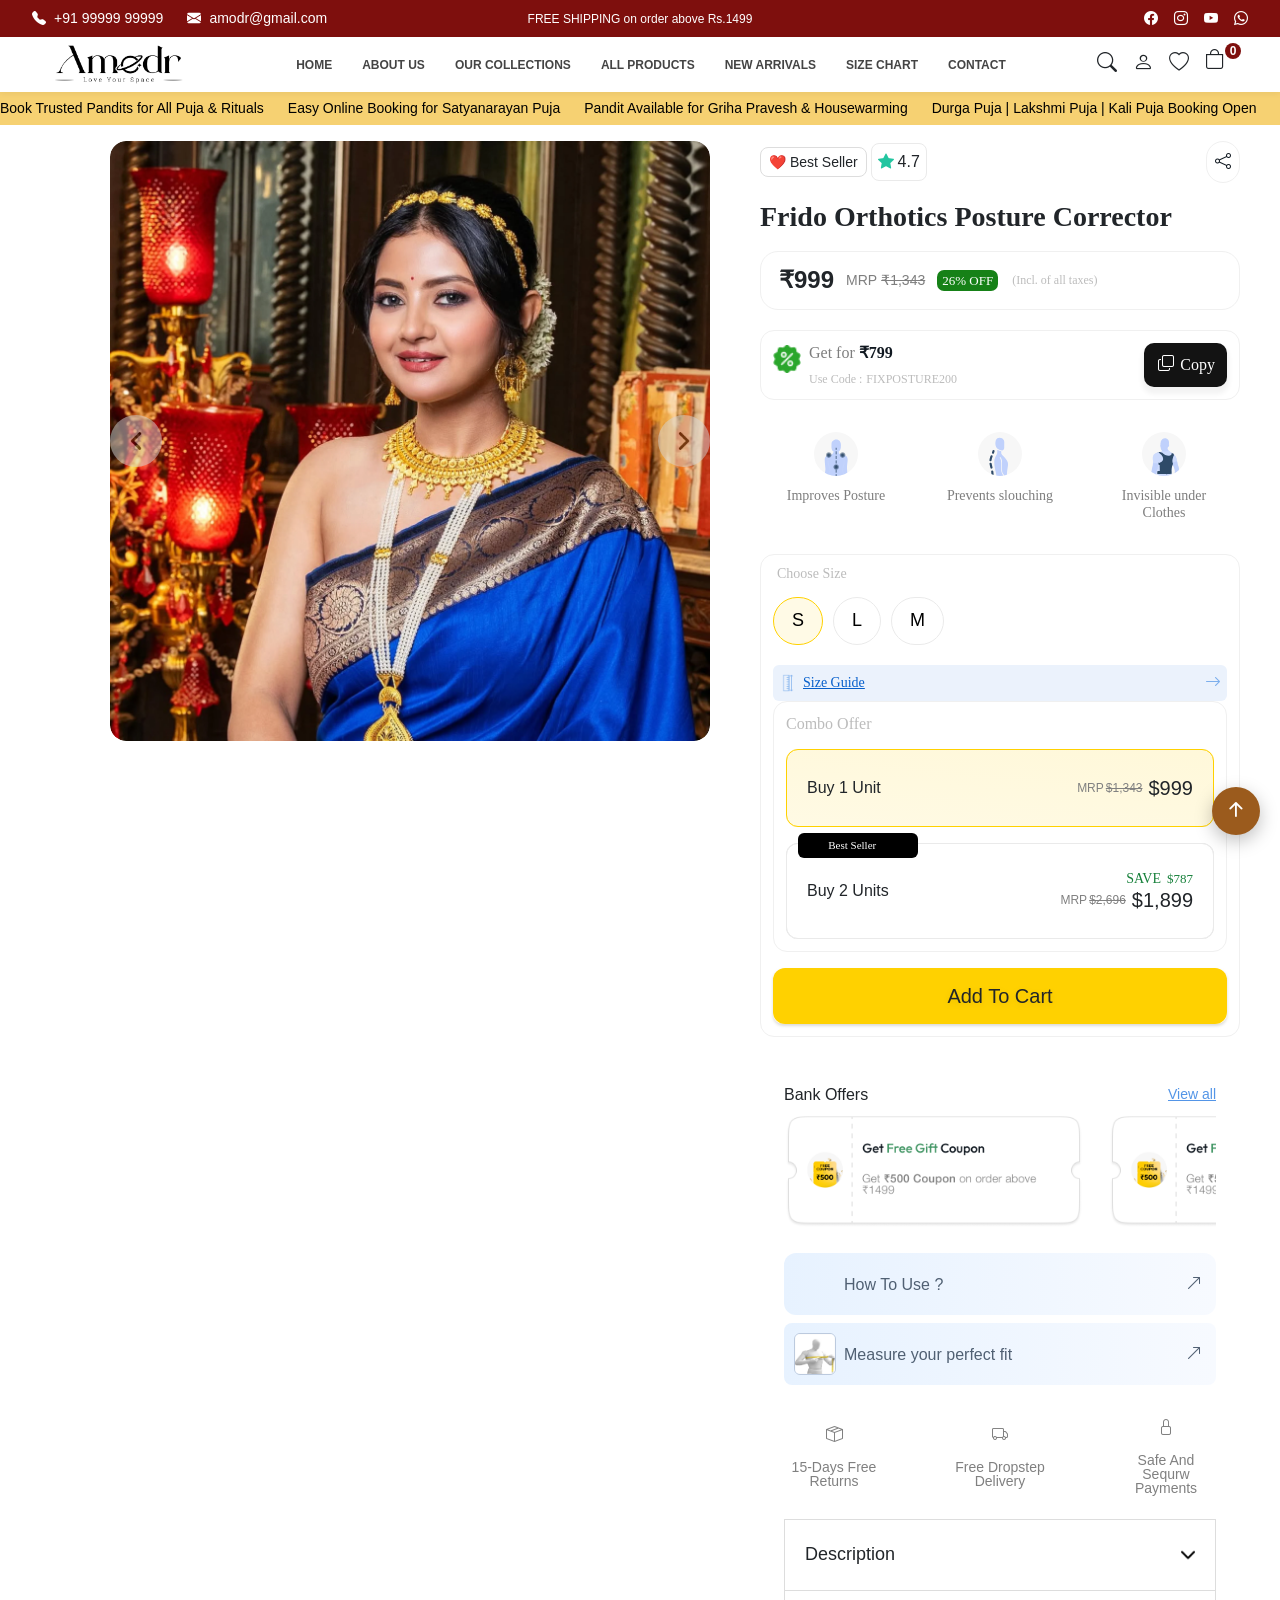
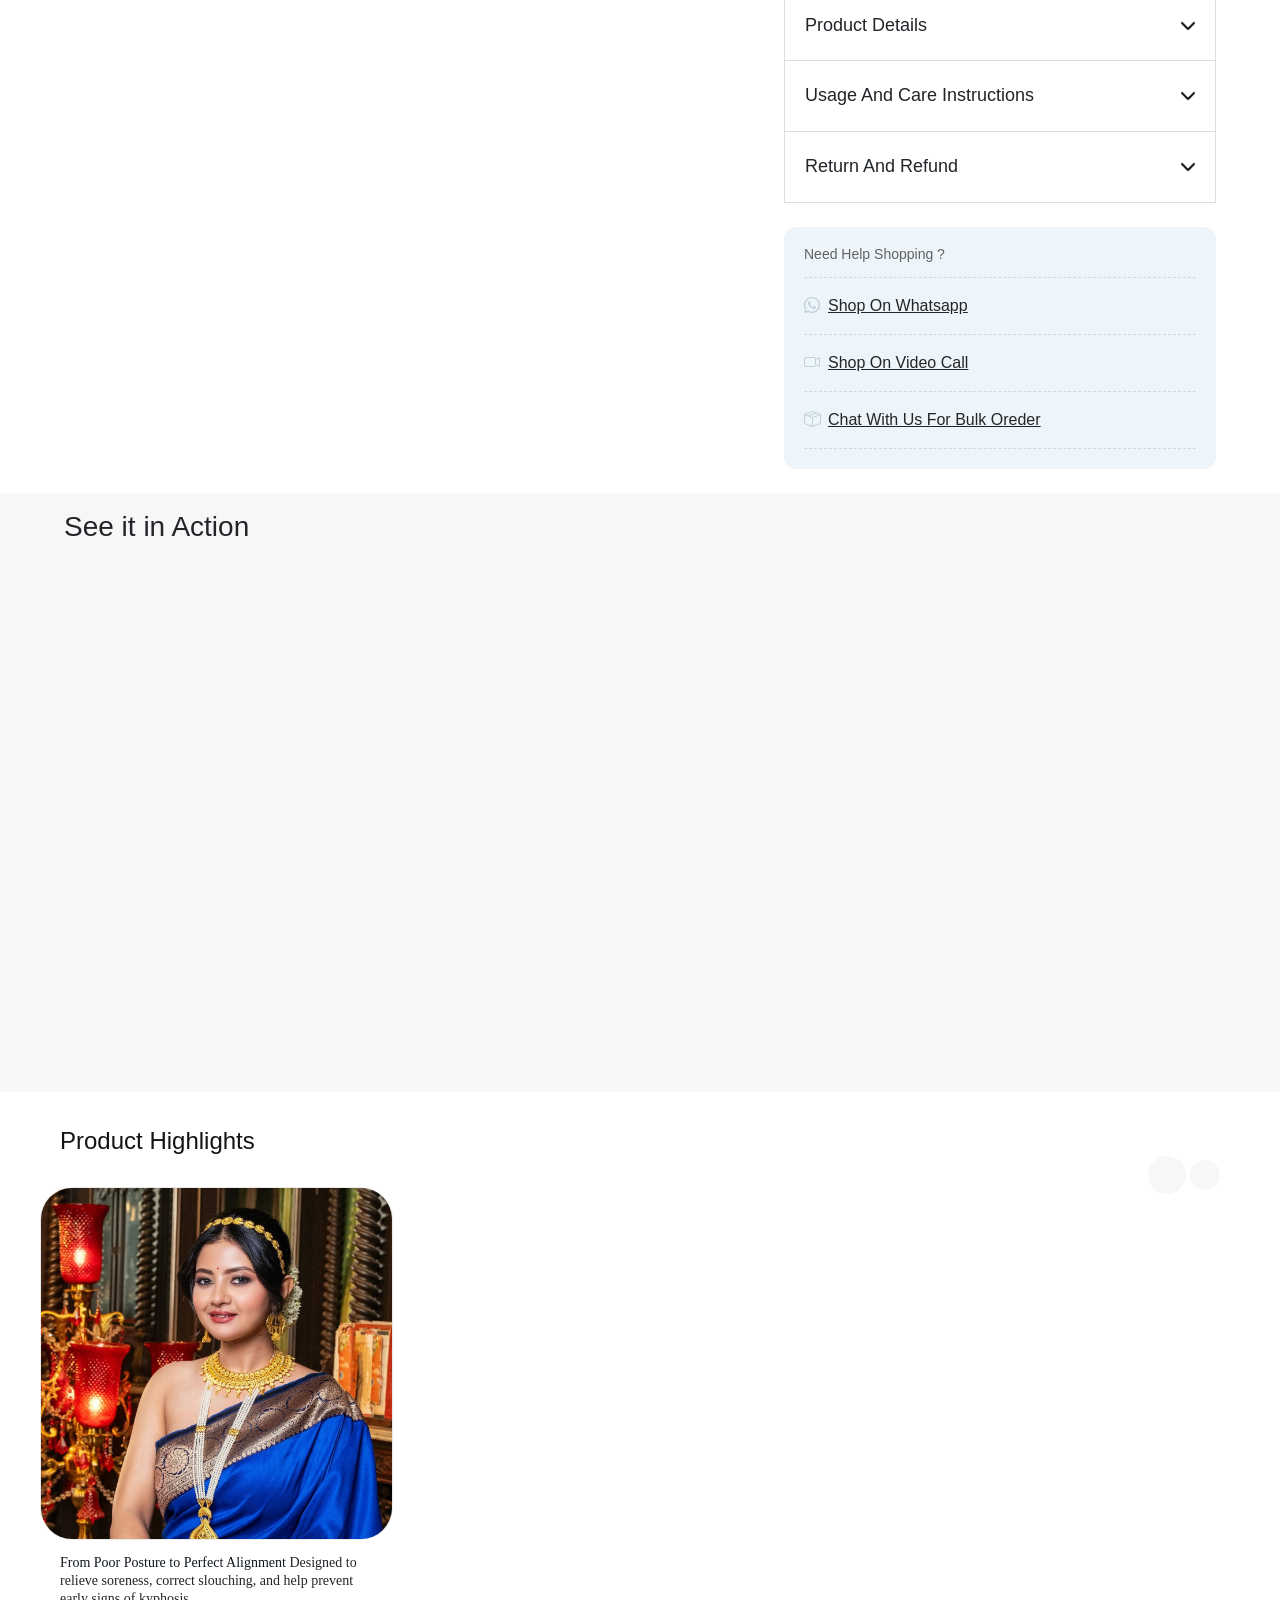
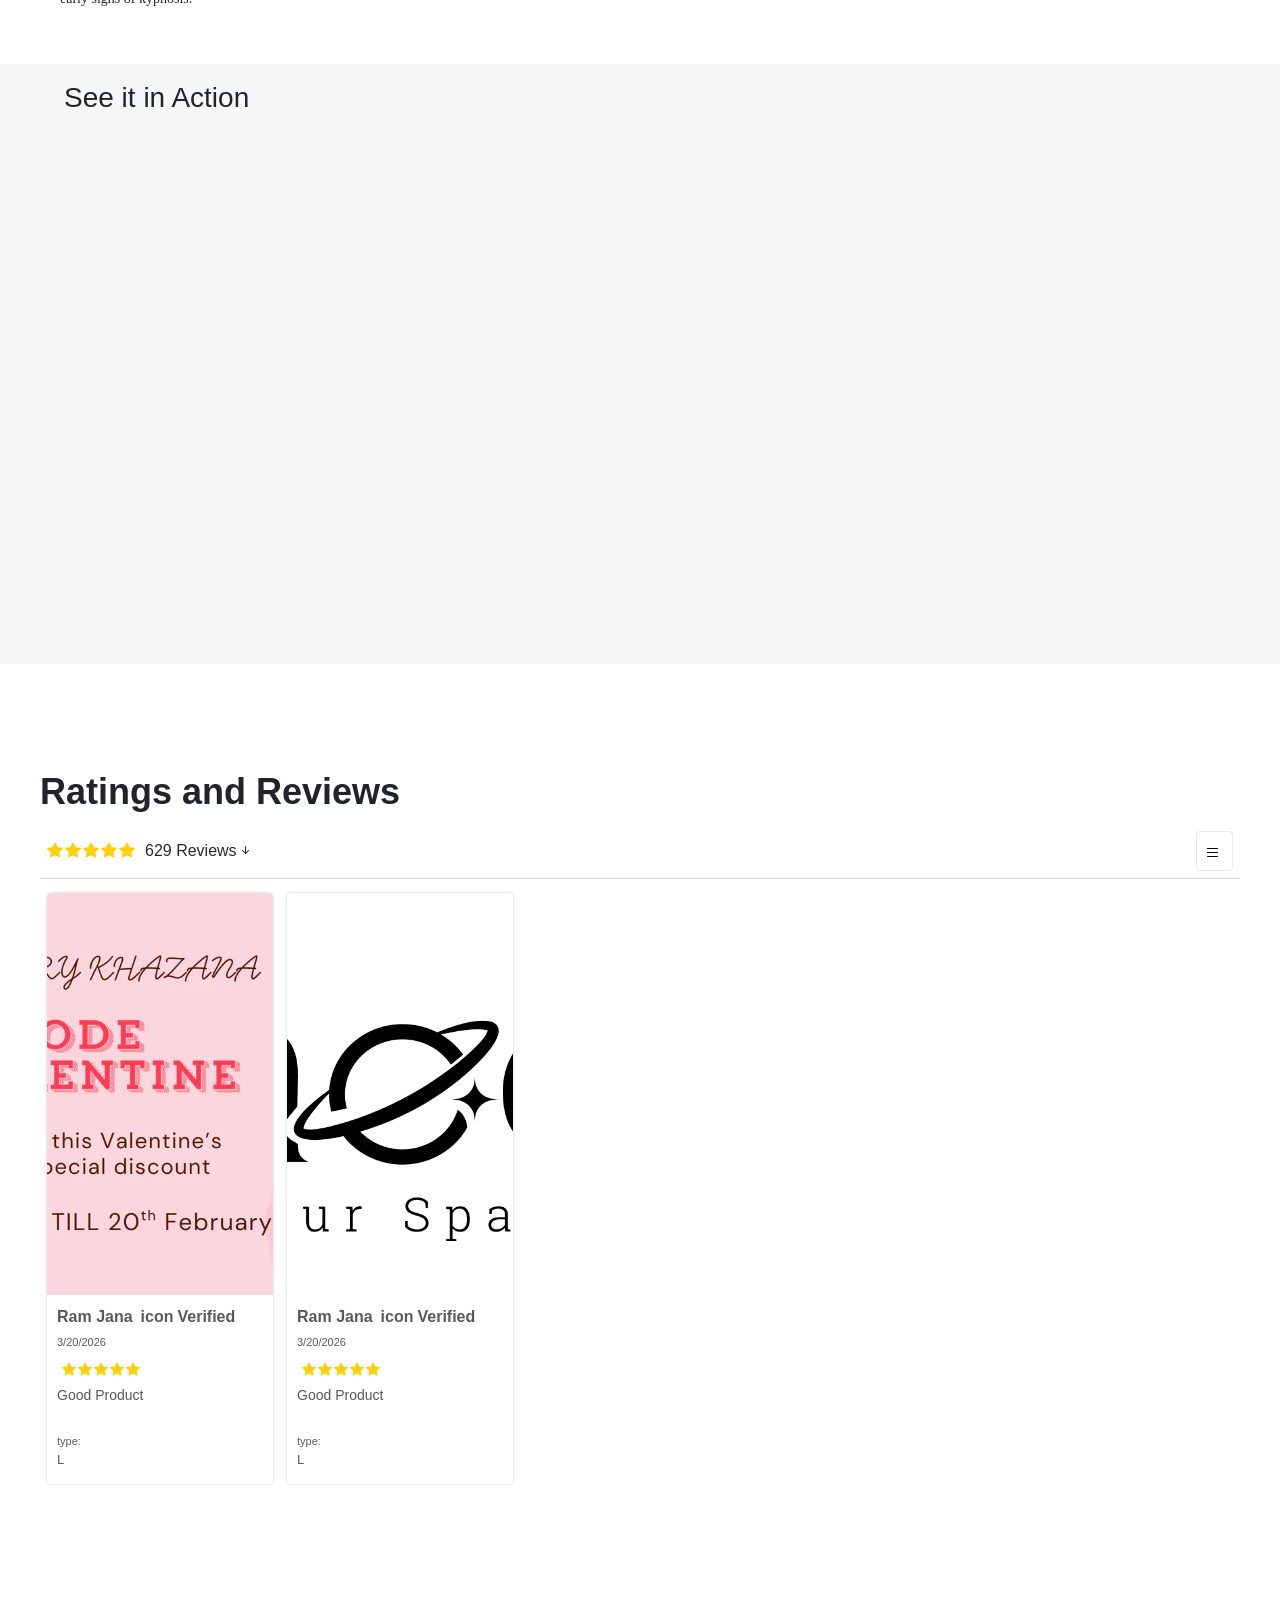
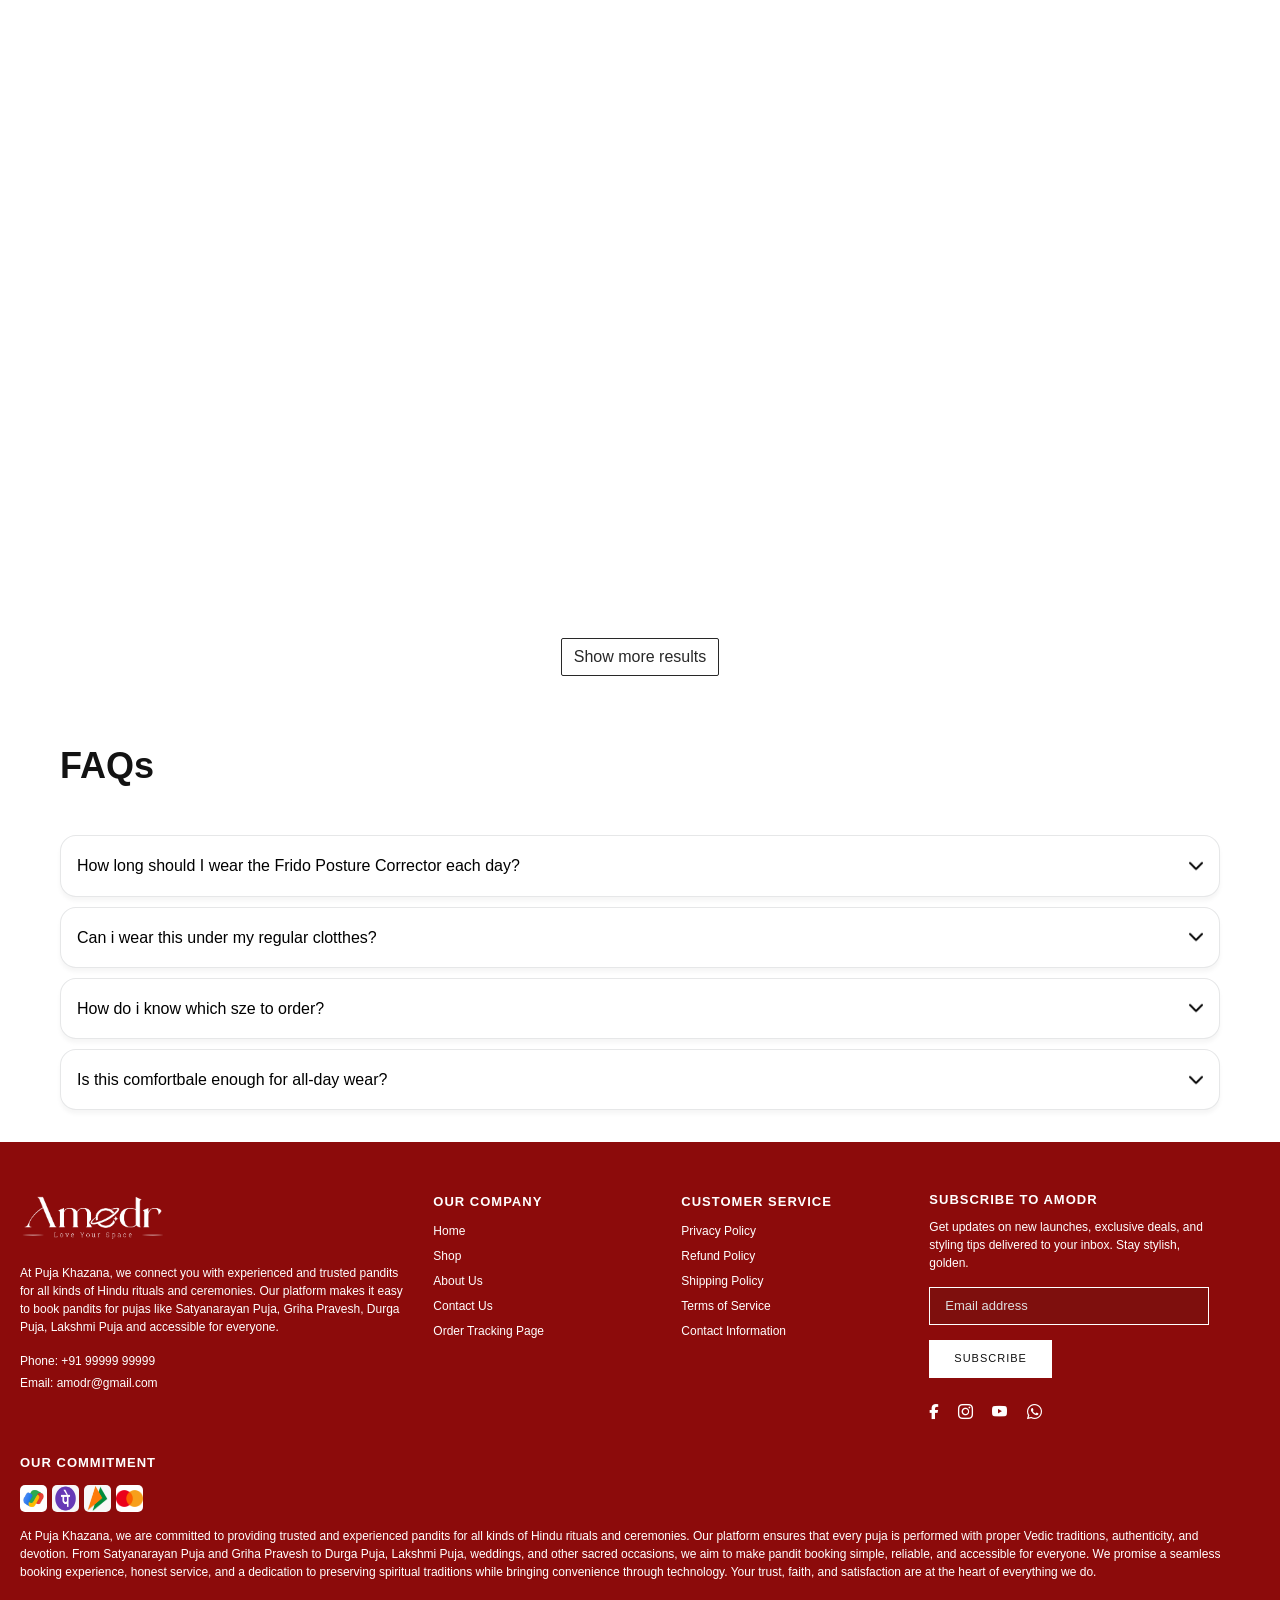
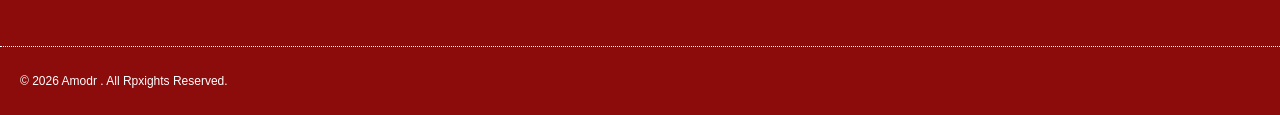
==== commit 3f548c75: "add project files" ====
--- a/dynamicproduct.html
+++ b/dynamicproduct.html
@@ -13,6 +13,137 @@
 </head>
 
 <body>
+    <div>
+
+        <!-- Top Bar -->
+        <div class="top-bar py-2" style="background: #7e0f0d;">
+            <div style="width: 95%; max-width: 2000px; margin: auto;">
+                <div class="row  flex-nowrap align-items-center justify-content-center text-white">
+
+                    <!-- Left Side -->
+                    <div class="col-md-4 min-w-fit d-none d-xl-flex align-items-center gap-4 small-text"
+                        style="min-width: fit-content;">
+                        <span style="color: white;"><i class="bi bi-telephone-fill me-2"></i>+91 99999 99999</span>
+                        <span style="color: white;"><i class="bi bi-envelope-fill me-2"></i>amodr@gmail.com</span>
+                    </div>
+
+                    <!-- Center -->
+                    <div style="color: white; min-width:fit-content; font-size: 12px; font-family: 'Poppins', sans-serif;"
+                        class="col-md-4 min-w-fit text-center ">
+                        FREE SHIPPING on order above Rs.1499
+                    </div>
+
+                    <!-- Right Side -->
+                    <div
+                        class="col-md-4 min-w-fit d-none d-xl-flex justify-content-md-end justify-content-center gap-3">
+                        <a style="color: white;" href="#" class="text-white"><i class="bi bi-facebook"></i></a>
+                        <a style="color: white;" href="#" class="text-white"><i class="bi bi-instagram"></i></a>
+                        <a style="color: white;" href="#" class="text-white"><i class="bi bi-youtube"></i></a>
+                        <a style="color: white;" href="#" class="text-white"><i class="bi bi-whatsapp"></i></a>
+                    </div>
+
+                </div>
+            </div>
+        </div>
+    </div>
+    <div class="position-sticky top-0" style="z-index: 1036;">
+        <nav class="navbar navbar-expand-lg nav-container desktop-nav-hide p-0">
+            <div
+                style="width: 100%;  margin: auto; display:flex; justify-content: space-between; align-items: center; padding-left: 55px; padding-right: 55px;">
+                <img src="/image/nav-logo.png" class="footer-logo" alt="Logo">
+
+                <div class="menu-toggle" data-bs-toggle="offcanvas" data-bs-target="#mobileMenu">
+                    <i class="bi bi-list" style="font-size:28px;"></i>
+                </div>
+
+                <div id="navMenu">
+                    <ul style="max-width: 1000px; margin: auto;">
+                        <li class="nav-item"><a class="nav-link-text" href="#">Home</a></li>
+                        <li class="nav-item"><a class="nav-link-text" href="#">About Us</a></li>
+                        <li class="nav-item"><a class="nav-link-text" href="#">Our Collections</a></li>
+                        <li class="nav-item"><a class="nav-link-text" href="#">All Products</a></li>
+                        <li class="nav-item"><a class="nav-link-text" href="#">New Arrivals</a></li>
+                        <li class="nav-item"><a class="nav-link-text" href="#">Size Chart</a></li>
+                        <li class="nav-item"><a class="nav-link-text" href="#">Contact</a></li>
+                    </ul>
+                    <div class="d-flex justify-content-center align-items-center gap-3" style="margin-bottom: 5px;">
+                        <i class="bi bi-search" style="font-size: 20px;"></i>
+                        <i class="bi bi-person" style="font-size: 20px;"></i>
+                        <i class="bi bi-heart" style="font-size: 20px;"></i>
+                        <div class="position-relative" style="margin-bottom: 5px;">
+                            <i class="bi bi-bag" style="font-size: 20px;"></i>
+                            <div class="d-flex justify-content-center align-items-center"
+                                style="background-color: #7e0f0d; border-radius: 100%; padding: 2px; position: absolute; top: -2px; right: -16px; height: 16px; width: 16px;">
+                                <span
+                                    style="color: white; font-size: 12px; font-weight: 600; font-family: 'Poppins', sans-serif;">0</span>
+                            </div>
+                        </div>
+                    </div>
+                </div>
+            </div>
+        </nav>
+        <!-- mobile version  -->
+        <nav class="navbar navbar-expand-lg nav-container mobile-nav-hide overflow-hidden p-0" style="min-height: 50px">
+            <div
+                style="padding: 0px 10px; width: 100%; max-width: 1600px; margin: auto; display:flex; align-items: center; justify-content: space-between;">
+                <div class="d-flex justify-content-start align-items-center" style="flex: 1; max-width: 75px;">
+                    <div class="menu-toggle d-flex justify-content-center align-items-center padding: 0px 9px"
+                        data-bs-toggle="offcanvas" data-bs-target="#mobileMenu">
+                        <i class="bi bi-list" style="font-size:23px;"></i>
+                    </div>
+                    <i class="bi bi-search" style="font-size: 16px; padding: 0px 9px"></i>
+                </div>
+                <img style="flex: 1; max-width: 100px; height: 35.41px; min-width:40px" src="/image/nav-logo.png"
+                    class="footer-logo" alt="Logo">
+                <div class="d-flex justify-content-end align-items-center" style="flex: 1; max-width: 75px;">
+                    <i class="bi bi-person" style="font-size: 20px; padding: 0px 9px"></i>
+                    <div class="position-relative" style="padding: 0px 9px;">
+                        <i class="bi bi-bag" style="font-size: 18px;"></i>
+                        <span
+                            style="position: absolute; background: #7e0f0d; color: #fff; min-width: 16px; height: 16px; border-radius: 16px; line-height: 17px; font-size: 10px; right: -5px; top: -5px; display: flex; justify-content: center; align-items: center;">0</span>
+                    </div>
+                </div>
+            </div>
+            <!-- Custom Mobile Dropdown -->
+        </nav>
+
+        <!-- Mobile Offcanvas -->
+        <div class="offcanvas offcanvas-start" tabindex="-1" id="mobileMenu">
+            <div class="custom-close">
+                <button type="button" class="btn-close custom-close-btn" data-bs-dismiss="offcanvas"></button>
+            </div>
+
+            <div class="offcanvas-body">
+                <div class="mobile-links d-flex flex-column gap-3">
+                    <a class="mobile-nav-text" href="#">Home</a>
+                    <a class="mobile-nav-text" href="#">Our Collections</a>
+                    <a class="mobile-nav-text" href="#">All Products</a>
+                    <a class="mobile-nav-text" href="#">New Arrivals</a>
+                    <a class="mobile-nav-text" href="#">Size Chart</a>
+                    <a class="mobile-nav-text" href="#">Contact</a>
+                    <a class="mobile-nav-text" href="#">Login</a>
+                    <a class="mobile-nav-text" href="#">Register</a>
+                    <a class="mobile-nav-text" href="#">Wishlist</a>
+                </div>
+
+            </div>
+        </div>
+    </div>
+    <!-- Top Bar -->
+    <div class="top-bar" style="background: #f6d172;">
+        <div class="marquee d-flex gap-4">
+            <span style="color: black;">Book Trusted Pandits for All Puja & Rituals</span>
+            <span style="color: black;">Easy Online Booking for Satyanarayan Puja</span>
+            <span style="color: black;">Pandit Available for Griha Pravesh & Housewarming</span>
+            <span style="color: black;">Durga Puja | Lakshmi Puja | Kali Puja Booking Open</span>
+            <span style="color: black;">Experienced Vedic Pandits Available Near You</span>
+            <span style="color: black;">Book Pandit for Wedding & Engagement Rituals</span>
+            <span style="color: black;">Online Puja Services Available Across India</span>
+            <span style="color: black;">Special Muhurat Puja Booking Available</span>
+            <span style="color: black;">Book Pandit for Naamkaran & Annaprashan</span>
+            <span style="color: black;">Affordable Puja Packages Starting from ₹999</span>
+        </div>
+    </div>
     <div class="dynamic-product-main-container">
         <div class="product-main-container">
             <div class="pdp-main-product-block-new-ui-8-with-popup__gallery te-f8jrfo6osm5hekrrkyj0e44r">
@@ -321,7 +452,8 @@
                                             <span class="button__button-border te-zzi0jxttk6y2ae9jpph4hit2">
                                                 <span class="button__button te-axdh9f4gec09mk7lb1yuqsz9">
                                                     <span class="button__content-wrapper te-v0g6ad2bcl3ri131fppk9183">
-                                                        <p class="button__text te-oze822zlmy4a0rh4hh93squw" style="font-size:undefinedpx; font-weight: 500;">Add To Cart
+                                                        <p class="button__text te-oze822zlmy4a0rh4hh93squw"
+                                                            style="font-size:undefinedpx; font-weight: 500;">Add To Cart
                                                         </p>
                                                     </span>
                                                 </span>
@@ -1084,6 +1216,188 @@
         </div>
     </dialog> -->
 
+
+    <footer class="footer-section">
+        <div style="padding: 0px 20px;">
+            <div class="footer-top gy-4 w-100">
+
+                <!-- Column 1 -->
+                <div class="footer-first-section footer-top-item">
+                    <img src="/image/logo.png" class="footer-logo mb-3"
+                        style=" filter: brightness(0) invert(1); object-fit: cover;" alt="Logo">
+
+                    <p class="footer-text mb-3" style="font-size: 12px; font-family: 'Poppins', sans-serif;">
+                        At Puja Khazana, we connect you with experienced and trusted pandits for all kinds of Hindu
+                        rituals
+                        and ceremonies.
+                        Our platform makes it easy to book pandits for pujas like Satyanarayan Puja, Griha Pravesh,
+                        Durga
+                        Puja, Lakshmi Puja and accessible for everyone.
+                    </p>
+
+                    <p class="mb-1 footer-text">Phone: +91 99999 99999</p>
+                    <p class="footer-text">Email: amodr@gmail.com</p>
+                </div>
+
+                <!-- Column 2 -->
+                <div class="footer-second-section footer-top-item footer-collapsible">
+                    <button class="footer-title footer-toggle" type="button" aria-expanded="false">
+                        <span>OUR COMPANY</span>
+                        <i class="bi bi-chevron-down"></i>
+                    </button>
+                    <ul class="footer-links">
+                        <li><a href="#">Home</a></li>
+                        <li><a href="#">Shop</a></li>
+                        <li><a href="#">About Us</a></li>
+                        <li><a href="#">Contact Us</a></li>
+                        <li><a href="#">Order Tracking Page</a></li>
+                    </ul>
+                </div>
+
+                <!-- Column 3 -->
+                <div class="footer-third-section footer-top-item footer-collapsible">
+                    <button class="footer-title footer-toggle" type="button" aria-expanded="false">
+                        <span>CUSTOMER SERVICE</span>
+                        <i class="bi bi-chevron-down"></i>
+                    </button>
+                    <ul class="footer-links">
+                        <li><a href="#">Privacy Policy</a></li>
+                        <li><a href="#">Refund Policy</a></li>
+                        <li><a href="#">Shipping Policy</a></li>
+                        <li><a href="#">Terms of Service</a></li>
+                        <li><a href="#">Contact Information</a></li>
+                    </ul>
+                </div>
+
+                <!-- Column 4 -->
+                <div class="footer-subscribe-section footer-top-item">
+                    <h6 class="footer-title">SUBSCRIBE TO AMODR</h6>
+
+                    <p class="footer-text">
+                        Get updates on new launches, exclusive deals, and styling tips delivered
+                        to your inbox. Stay stylish, golden.
+                    </p>
+
+                    <form class="subscribe-form">
+                        <input type="email" placeholder="Email address">
+                        <button type="submit">SUBSCRIBE</button>
+                    </form>
+
+                    <div class="social-icons" style="margin-top: 20px;">
+                        <a href="#"><i class="fa-brands fa-facebook-f" style="font-size: 15px;"></i></a>
+                        <a href="#"><i class="bi bi-instagram" style="font-size: 15px;"></i></a>
+                        <a href="#"><i class="bi bi-youtube" style="font-size: 15px;"></i></a>
+                        <a href="#"><i class="bi bi-whatsapp" style="font-size: 15px;"></i></a>
+                    </div>
+                </div>
+
+
+                <!-- Commitment Section -->
+                <div class="commitment-section">
+                    <h6 class="footer-title" style="margin-bottom: 15px;">OUR COMMITMENT</h6>
+
+                    <div class="payment-icons" style="margin-bottom: 15px;">
+                        <img style="height: 27px; width: 27px;" src="/image/google-pay-icon-gpay.webp">
+                        <img style="height: 27px; width: 27px;" src="/image/phonepay.png">
+                        <img style="height: 27px; width: 27px;" src="/image/bhim.png">
+                        <!-- <img style="height: 27px; width: 45px;" src="/image/paytm.png">
+                    <img style="height: 27px; width: 45px;" src="/image/visa.jpeg">
+                    <img style="height: 27px; width: 45px;" src="/image/rupay.png"> -->
+                        <img style="height: 27px; width: 27px;" src="/image/mastercard.webp">
+                    </div>
+
+                    <p class="footer-text">
+                        At Puja Khazana, we are committed to providing trusted and experienced pandits
+                        for all kinds of Hindu rituals and ceremonies. Our platform ensures that every
+                        puja is performed with proper Vedic traditions, authenticity, and devotion.
+
+                        From Satyanarayan Puja and Griha Pravesh to Durga Puja, Lakshmi Puja, weddings,
+                        and other sacred occasions, we aim to make pandit booking simple, reliable,
+                        and accessible for everyone.
+
+                        We promise a seamless booking experience, honest service, and a dedication to
+                        preserving spiritual traditions while bringing convenience through technology.
+                        Your trust, faith, and satisfaction are at the heart of everything we do.
+                    </p>
+                </div>
+            </div>
+
+        </div>
+        <div class="footer-copyright-text" style="color: white; padding:25px 20px; border-top: 1px dotted white;">
+            © 2026 Amodr . All Rpxights Reserved.
+        </div>
+    </footer>
+    <div>
+        <style>
+            #site-scroll {
+                color: #fff;
+                line-height: 48px;
+                cursor: pointer;
+                height: 48px;
+                right: 20px;
+                position: fixed;
+                border-radius: 50%;
+                text-align: center;
+                transition: all .3s ease 0s;
+                width: 48px;
+                bottom: 65px;
+                z-index: 9999;
+                display: block !important;
+                background: #9b5b1d;
+                box-shadow: 0 6px 18px rgba(0, 0, 0, 0.25);
+                user-select: none;
+            }
+
+            #site-scroll:hover {
+                transform: translateY(-2px);
+            }
+
+            #site-scroll i,
+            #site-scroll span {
+                font-size: 20px;
+                font-weight: 700;
+                display: inline-block;
+                transform: translateY(-1px);
+            }
+        </style>
+
+        <span id="site-scroll" onclick="window.scrollTo({ top: 0, behavior: 'smooth' })" aria-label="Go to top"
+            title="Go to top">
+            <i class="bi bi-arrow-up-short" style="font-size: 30px;"></i>
+        </span>
+    </div>
+
+    <div class="bottom-navbar"
+        style="position:fixed; bottom:0; left:0; width:100%; z-index:10; background:#fff; box-shadow:0 0 10px rgba(0,0,0,.1); height: 56px;">
+        <div style="height: 100%;">
+            <ul
+                style="display:flex; justify-content:space-between; align-items:center; margin:0; padding:0; list-style:none; height: 100%;">
+                <li><a href="/"
+                        style="display:flex; flex-direction:column; align-items:center; text-decoration:none; color:#000; font-size:10px; font-weight:700; padding:10px 12px;"><i
+                            style="font-size: 18px; display: block; font-weight: 500; font-family: 'Poppins', sans-serif;"
+                            class="bi bi-house-door"></i>HOME</a></li>
+                <li><a href="/"
+                        style="display:flex; flex-direction:column; align-items:center; text-decoration:none; color:#000; font-size:10px; font-weight:700; padding:10px 12px;"><i
+                            style="font-size: 19px; display: block; font-weight: 500; font-family: 'Poppins', sans-serif;"
+                            class="bi bi-person"></i>ACCOUNT</a></li>
+                <li><a href="/"
+                        style="display:flex; flex-direction:column; align-items:center; text-decoration:none; color:#000; font-size:10px; font-weight:700; padding:10px 12px;"><i
+                            style="font-size: 18px; display: block; font-weight: 500; font-family: 'Poppins', sans-serif;"
+                            class="bi bi-heart"></i>WISHLIST</a></li>
+                <li><a href="/"
+                        style="display:flex; flex-direction:column; align-items:center; text-decoration:none; color:#000; font-size:10px; font-weight:700; padding:10px 12px;"><i
+                            style="font-size: 18px; display: block; font-weight: 500; font-family: 'Poppins', sans-serif;"
+                            class="bi bi-bag"></i>CART</a></li>
+                <li><a href="/"
+                        style="display:flex; flex-direction:column; align-items:center; text-decoration:none; color:#000; font-size:10px; font-weight:700; padding:10px 12px;"><i
+                            style="font-size:18px; display: block; font-weight: 500; font-family: 'Poppins', sans-serif;"
+                            class="bi bi-search"></i>SEARCH</a></li>
+            </ul>
+        </div>
+    </div>
+    <!-- Bootstrap JS -->
+    <script src="https://cdn.jsdelivr.net/npm/bootstrap@5.3.2/dist/js/bootstrap.bundle.min.js"></script>
+
     <script src="script.js"></script>
 </body>
 
--- a/style.css
+++ b/style.css
@@ -976,7 +976,9 @@
   margin-right: 15px;
   font-size: 18px;
 }
-
+.payment-icons{
+  display: flex;
+}
 .payment-icons img {
   height: 35px;
   margin-right: 5px;
